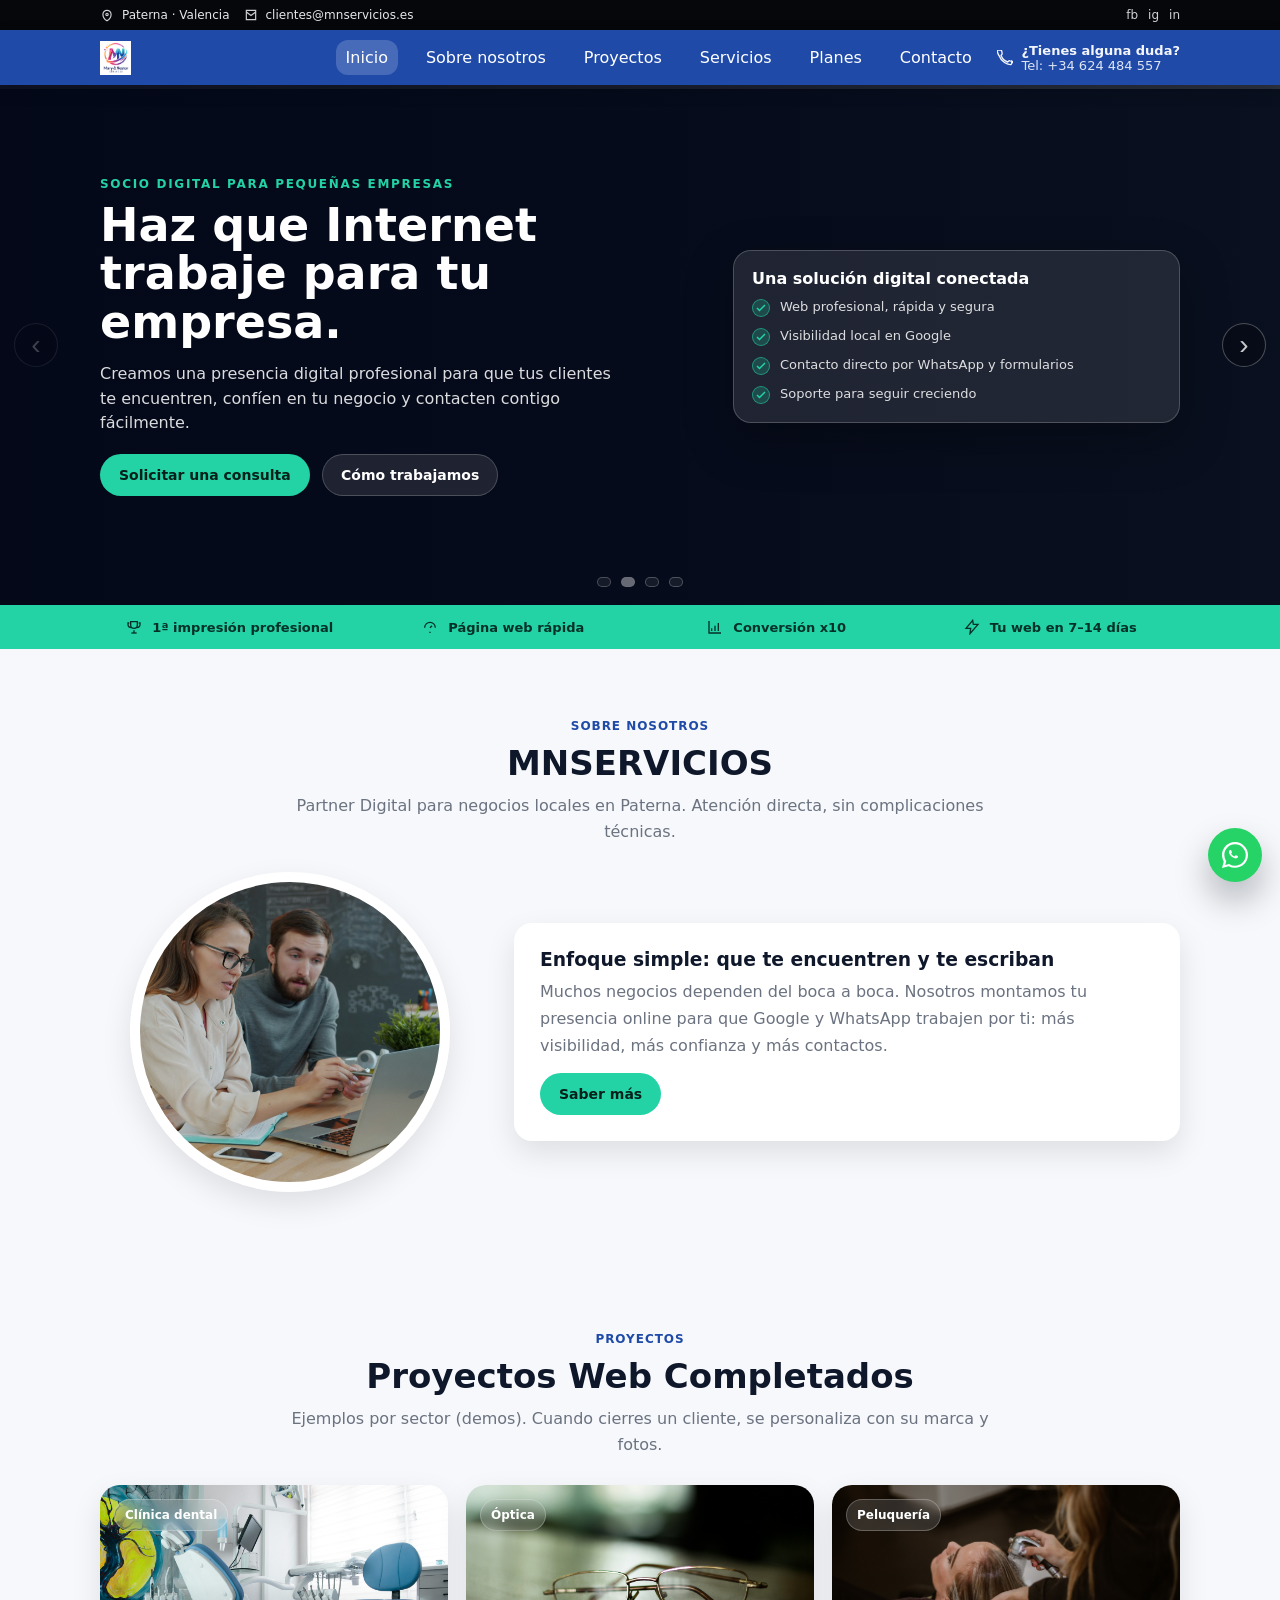
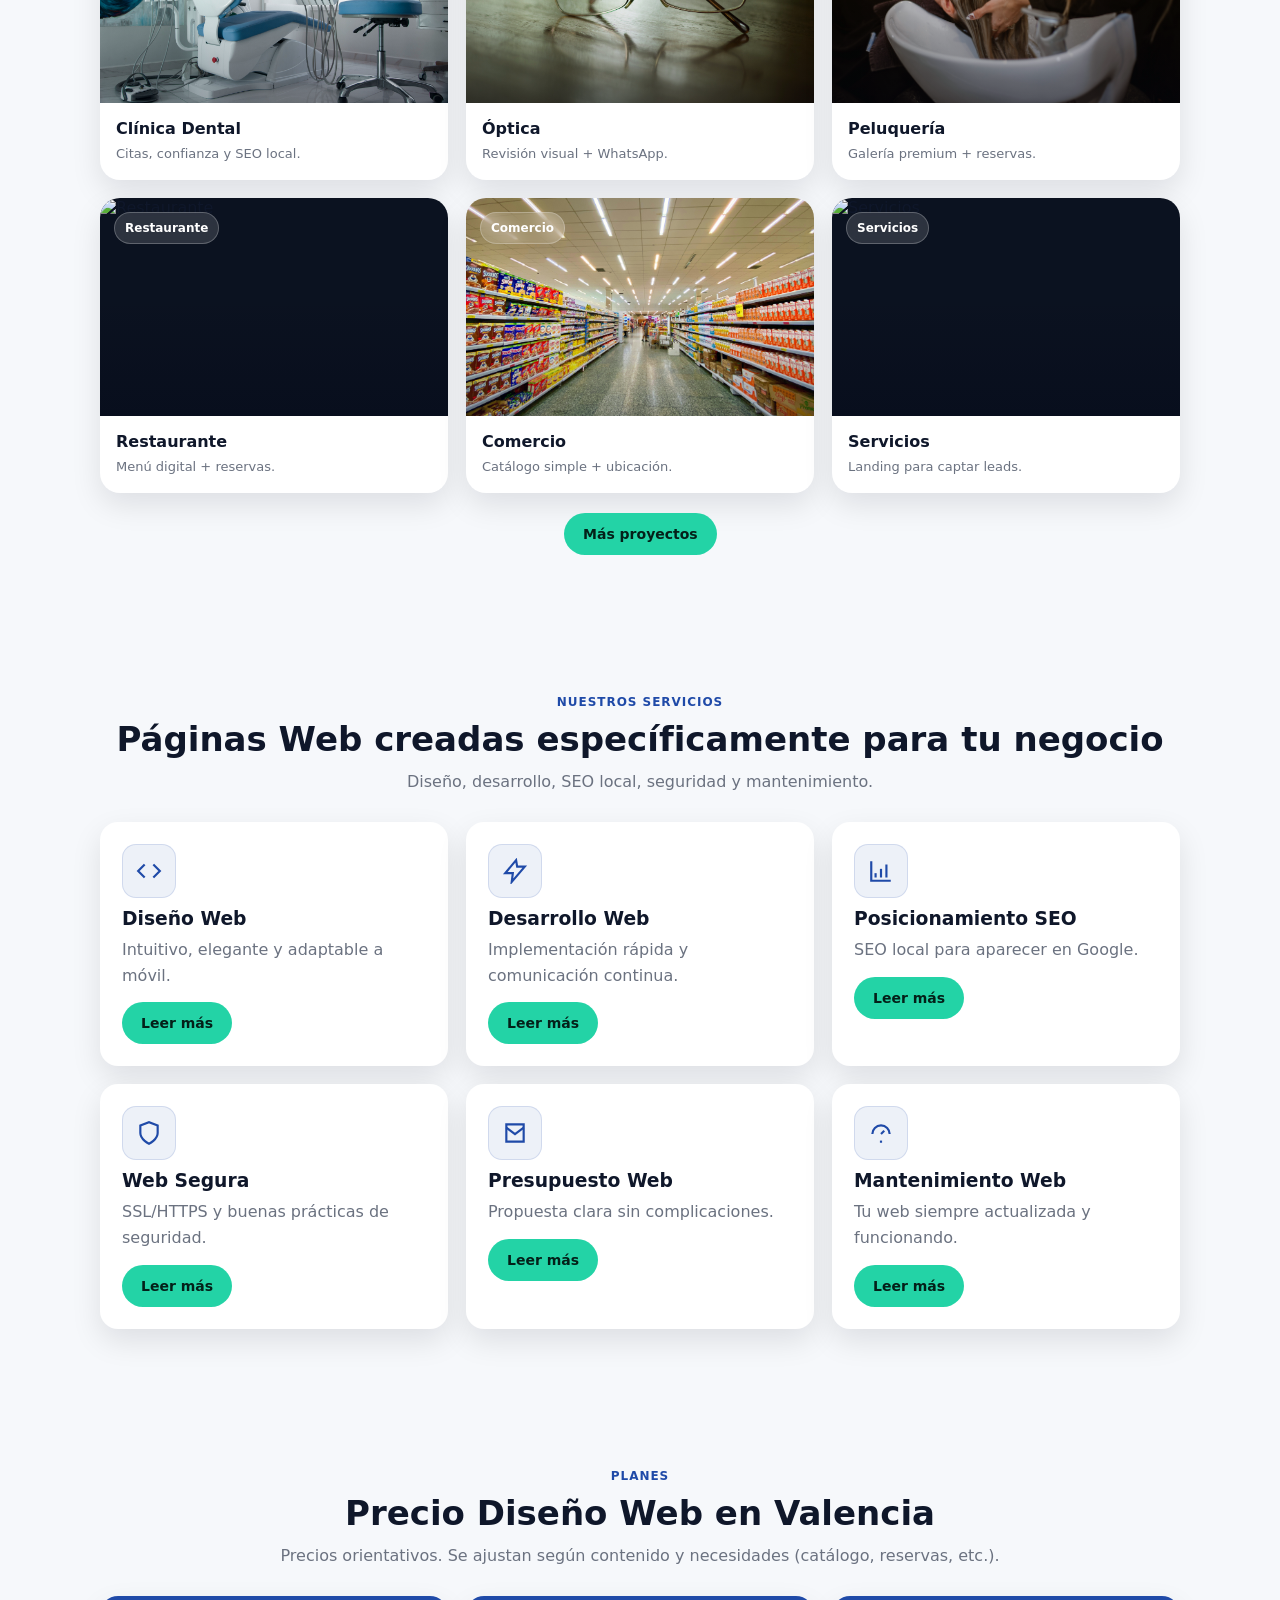
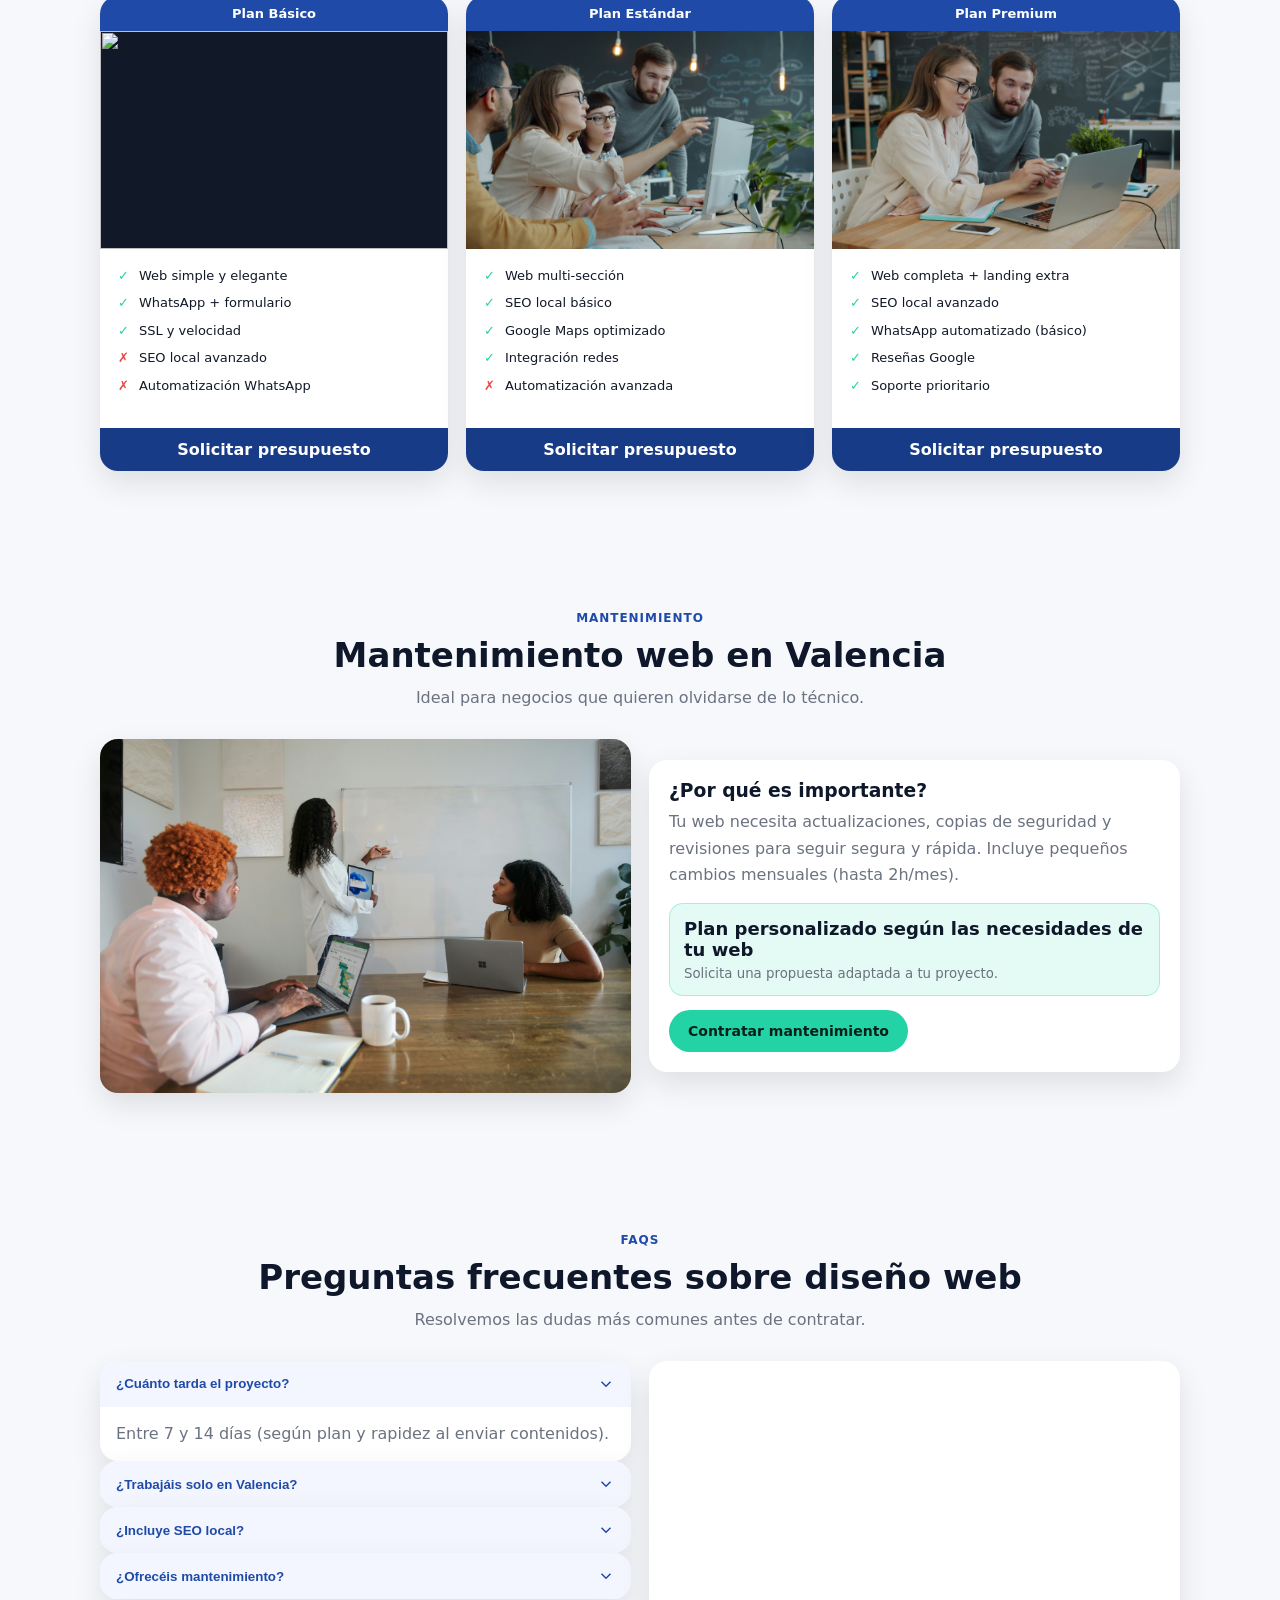
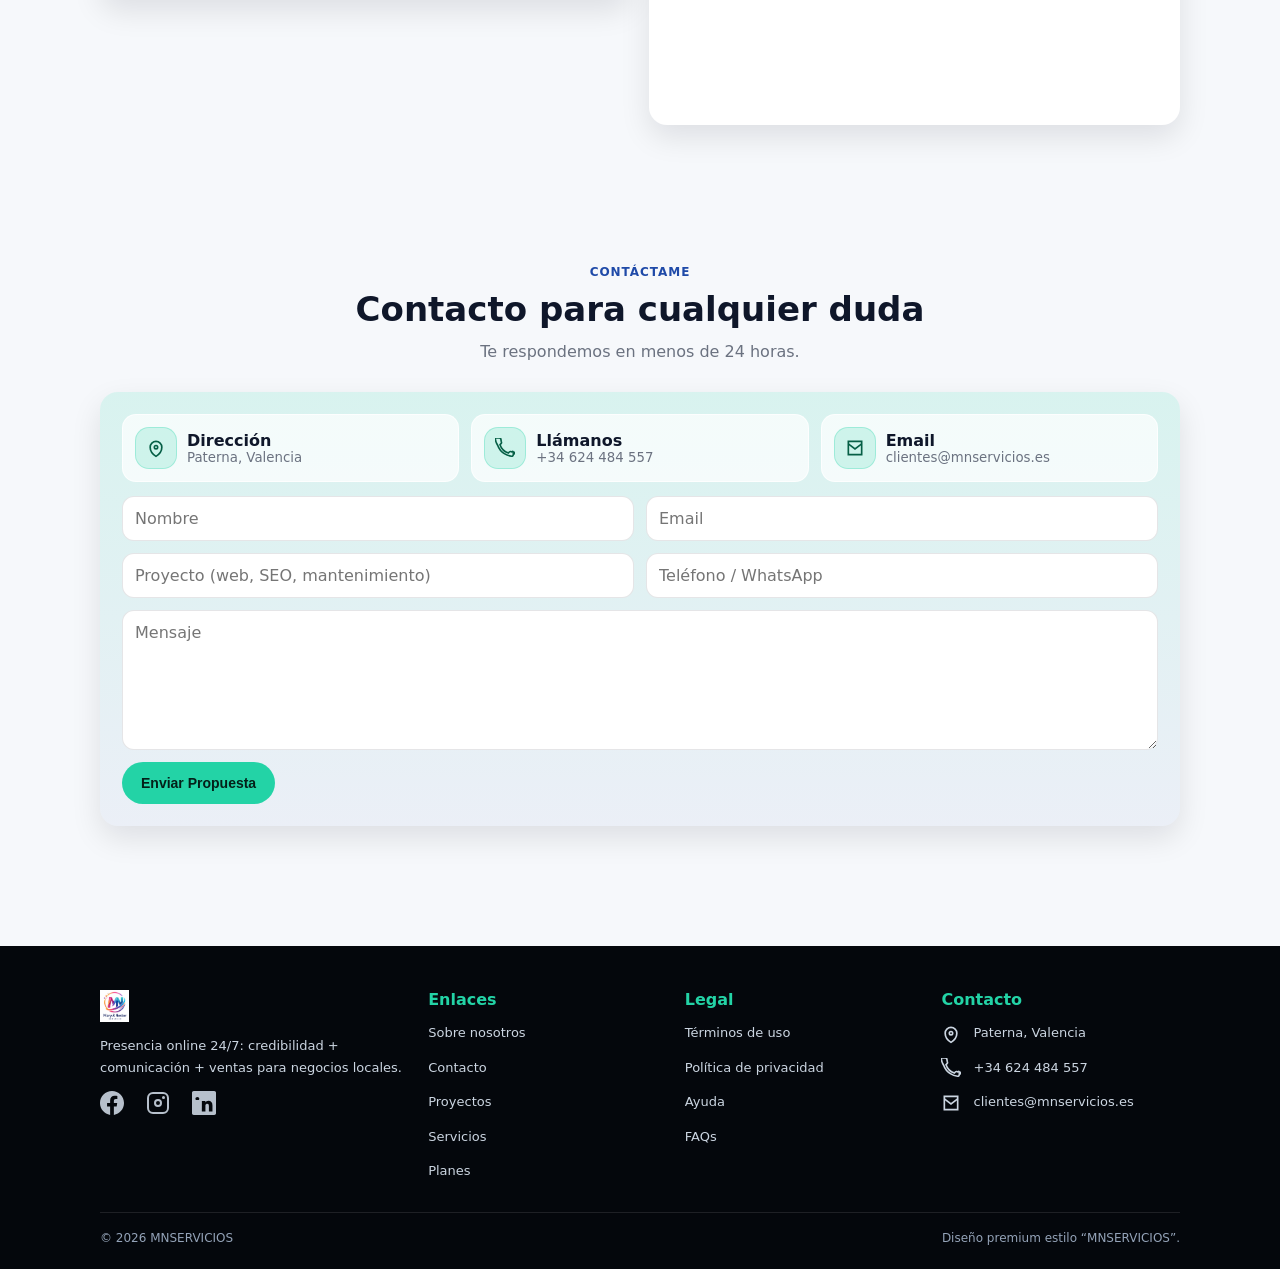
==== index.html @ c351fae4 "Mejora posicionamiento y mensaje principal" ====
<!DOCTYPE html>

<html lang="es">

<head>
  <meta charset="utf-8" />
  <meta content="width=device-width, initial-scale=1" name="viewport" />
  <title>MNSERVICIOS | Diseño Web en Paterna y Valencia</title>
  <meta name="description"
    content="MNSERVICIOS es una agencia de diseño web en Paterna especializada en clínicas dentales, ópticas, restaurantes y pequeños negocios en Valencia.">
  <meta name="keywords"
    content="diseño web en Paterna, desarrollo web Valencia, agencia digital Paterna, páginas web para clínicas dentales">
  <meta name="author" content="MNSERVICIOS">
  <meta name="robots" content="index, follow">
  <link href="assets/mary-services.png" rel="icon" />
  <link href="styles.css?v=20260224" rel="stylesheet" />
  <link href="https://mnservicios.es/" rel="canonical" />
  <meta content="index,follow,max-image-preview:large" name="robots" />
  <meta content="website" property="og:type" />
  <meta content="es_ES" property="og:locale" />
  <meta content="MNSERVICIOS | Partner Digital en Paterna (Valencia)" property="og:title" />
  <meta
    content="Web + SEO local + Google Maps + WhatsApp para que tu negocio en Paterna y Valencia consiga más clientes."
    property="og:description" />
  <meta content="https://mnservicios.es/assets/hero-1.jpg" property="og:image" />
  <meta content="https://mnservicios.es/" property="og:url" />
  <meta content="summary_large_image" name="twitter:card" />
  <meta content="Partner Digital en Paterna (Valencia)" name="twitter:title" />
  <meta content="Diseño web, SEO local y automatización WhatsApp para negocios locales." name="twitter:description" />
  <meta content="https://mnservicios.es/assets/hero-1.jpg" name="twitter:image" />

  <script type="application/ld+json">
    {
  "@context": "https://schema.org",
  "@type": "LocalBusiness",
  "name": "MNSERVICIOS",
  "url": "https://mnservicios.es",
  "areaServed": "Paterna, Valencia",
  "address": {
    "@type": "PostalAddress",
    "addressLocality": "Paterna",
    "addressRegion": "Valencia",
    "addressCountry": "ES"
  },
  "serviceType": "Diseño web"
  }
  </script>

</head>

<body>
  <div class="topbar">
    <div class="container">
      <div class="row">
        <div class="left">
          <span class="pill"><svg fill="none" stroke="currentColor" stroke-width="2" viewbox="0 0 24 24">
              <path d="M12 22s7-4.5 7-11a7 7 0 1 0-14 0c0 6.5 7 11 7 11z"></path>
              <circle cx="12" cy="11" r="2"></circle>
            </svg> <span>Paterna · Valencia</span></span>
          <span class="pill"><svg fill="none" stroke="currentColor" stroke-width="2" viewbox="0 0 24 24">
              <path d="M4 4h16v16H4z"></path>
              <path d="m4 7 8 6 8-6"></path>
            </svg> <a href="mailto:clientes@mnservicios.es">clientes@mnservicios.es</a></span>
        </div>
        <div class="social">
          <a aria-label="Facebook" href="#">fb</a>
          <a aria-label="Instagram" href="#">ig</a>
          <a aria-label="LinkedIn" href="#">in</a>
        </div>
      </div>
    </div>
  </div>
  <header class="nav">
    <div class="container">
      <div class="row">
        <a class="brand" href="#inicio">
          <img alt="MNSERVICIOS" src="assets/mary-services.png" />
        </a>
        <nav aria-label="Navegación principal" class="menu">
          <a href="#inicio">Inicio</a>
          <a href="#sobre-mi">Sobre nosotros</a>
          <a href="#proyectos">Proyectos</a>
          <a href="#servicios">Servicios</a>
          <a href="#planes">Planes</a>
          <a href="#contacto">Contacto</a>
        </nav>
        <div class="cta-mini">
          <div class="tel"><svg fill="none" stroke="currentColor" stroke-width="2" viewbox="0 0 24 24">
              <path
                d="M22 16.9v3a2 2 0 0 1-2.2 2 19.8 19.8 0 0 1-8.6-3.1A19.5 19.5 0 0 1 3.2 8.7 19.8 19.8 0 0 1 .1.1 2 2 0 0 1 2.1 0h3a2 2 0 0 1 2 1.7c.1 1 .3 2 .6 3a2 2 0 0 1-.5 2.1L6 8a16 16 0 0 0 10 10l1.2-1.2a2 2 0 0 1 2.1-.5c1 .3 2 .5 3 .6a2 2 0 0 1 1.7 2z">
              </path>
            </svg> <span><b>¿Tienes alguna duda?</b><br /><span style="opacity:.9">Tel: +34 624 484 557</span></span>
          </div>
        </div>
        <button aria-label="Abrir menú" class="burger" data-burger="">
          <svg fill="none" stroke="currentColor" stroke-width="2" viewbox="0 0 24 24">
            <path d="M3 6h18"></path>
            <path d="M3 12h18"></path>
            <path d="M3 18h18"></path>
          </svg>
        </button>
      </div>
      <div class="mobile" data-mobile="">
        <a href="#inicio">Inicio</a>
        <a href="#sobre-mi">Sobre nosotros</a>
        <a href="#proyectos">Proyectos</a>
        <a href="#servicios">Servicios</a>
        <a href="#planes">Planes</a>
        <a href="#mantenimiento">Mantenimiento</a>
        <a href="#faq">Preguntas frecuentes</a>
        <a href="#contacto">Contacto</a>
      </div>
    </div>
  </header>
  <section class="hero" id="inicio">
    <div aria-label="Imágenes de equipo trabajando" class="hero-slider">
      <div class="slides">
        <div class="slide is-active" style="background-image:url('assets/hero-1.jpg')"></div>
        <div class="slide" style="background-image:url('assets/hero-2.jpg')"></div>
        <div class="slide" style="background-image:url('assets/hero-3.jpg')"></div>
        <div class="slide" style="background-image:url('assets/hero-4.jpg')"></div>
      </div>
      <button aria-label="Anterior" class="hero-nav prev" data-hero-prev="" type="button">‹</button>
      <button aria-label="Siguiente" class="hero-nav next" data-hero-next="" type="button">›</button>
      <div aria-hidden="true" class="hero-progress">
        <div class="bar" data-hero-progress=""></div>
      </div>
      <div aria-label="Paginación" class="hero-dots" role="tablist">
        <button aria-label="Imagen 1" class="dot is-active" data-hero-dot="0" type="button"></button>
        <button aria-label="Imagen 2" class="dot" data-hero-dot="1" type="button"></button>
        <button aria-label="Imagen 3" class="dot" data-hero-dot="2" type="button"></button>
        <button aria-label="Imagen 4" class="dot" data-hero-dot="3" type="button"></button>
      </div>
    </div>
    <div class="overlay"></div>
    <div class="container">
      <div class="content">
        <div>
          <div class="kicker" data-hero-kicker="">Socio digital para pequeñas empresas</div>
          <h1 data-hero-title="">Haz que Internet trabaje para tu empresa.</h1>
          <p data-hero-sub="">
            Creamos una presencia digital profesional para que tus clientes te encuentren,
            confíen en tu negocio y contacten contigo fácilmente.
          </p>
          <div class="btns">
            <a class="btn primary" data-hero-btn-primary="" href="#contacto">Solicitar una consulta</a>
            <a class="btn ghost" data-hero-btn-secondary="" href="#proceso">Cómo trabajamos</a>
          </div>
        </div>
        <div class="hero-card">
          <h3>Una solución digital conectada</h3>
          <ul>
            <li><span class="check"><svg fill="none" stroke="currentColor" stroke-width="3" viewbox="0 0 24 24">
                  <path d="M20 6 9 17l-5-5"></path>
                </svg></span> Web profesional, rápida y segura</li>
            <li><span class="check"><svg fill="none" stroke="currentColor" stroke-width="3" viewbox="0 0 24 24">
                  <path d="M20 6 9 17l-5-5"></path>
                </svg></span> Visibilidad local en Google</li>
            <li><span class="check"><svg fill="none" stroke="currentColor" stroke-width="3" viewbox="0 0 24 24">
                  <path d="M20 6 9 17l-5-5"></path>
                </svg></span> Contacto directo por WhatsApp y formularios</li>
            <li><span class="check"><svg fill="none" stroke="currentColor" stroke-width="3" viewbox="0 0 24 24">
                  <path d="M20 6 9 17l-5-5"></path>
                </svg></span> Soporte para seguir creciendo</li>
          </ul>
        </div>
      </div>
    </div>
  </section>
  <div class="feature-strip">
    <div class="container">
      <div class="row">
        <div class="item"><svg fill="none" stroke="currentColor" stroke-width="2" viewbox="0 0 24 24">
            <path d="M8 21h8"></path>
            <path d="M12 17v4"></path>
            <path d="M7 4h10v5a5 5 0 0 1-10 0V4z"></path>
            <path d="M5 6H3v2a5 5 0 0 0 5 5"></path>
            <path d="M19 6h2v2a5 5 0 0 1-5 5"></path>
          </svg> 1ª impresión profesional</div>
        <div class="item"><svg fill="none" stroke="currentColor" stroke-width="2" viewbox="0 0 24 24">
            <path d="M20 13a8 8 0 1 0-16 0"></path>
            <path d="M12 13l3-3"></path>
            <path d="M12 21v-2"></path>
          </svg> Página web rápida</div>
        <div class="item"><svg fill="none" stroke="currentColor" stroke-width="2" viewbox="0 0 24 24">
            <path d="M3 3v18h18"></path>
            <path d="M7 14v4"></path>
            <path d="M12 10v8"></path>
            <path d="M17 6v12"></path>
          </svg> Conversión x10</div>
        <div class="item"><svg fill="none" stroke="currentColor" stroke-width="2" viewbox="0 0 24 24">
            <path d="M13 2 3 14h7l-1 8 12-14h-7l-1-6z"></path>
          </svg> Tu web en 7–14 días</div>
      </div>
    </div>
  </div>
  <section class="section" id="sobre-mi">
    <div class="container">
      <div class="title">
        <div class="eyebrow">Sobre nosotros</div>
        <h2>MNSERVICIOS</h2>
        <p>Partner Digital para negocios locales en Paterna. Atención directa, sin complicaciones técnicas.</p>
      </div>
      <div class="about">
        <div class="avatar"></div>
        <div class="card">
          <h3>Enfoque simple: que te encuentren y te escriban</h3>
          <p>
            Muchos negocios dependen del boca a boca. Nosotros montamos tu presencia online
            para que Google y WhatsApp trabajen por ti: más visibilidad, más confianza y más contactos.
          </p>
          <a class="btn primary" href="#contacto">Saber más</a>
        </div>
      </div>
    </div>
  </section>
  <section class="section" id="proyectos">
    <div class="container">
      <div class="title">
        <div class="eyebrow">Proyectos</div>
        <h2>Proyectos Web Completados</h2>
        <p>Ejemplos por sector (demos). Cuando cierres un cliente, se personaliza con su marca y fotos.</p>
      </div>
      <div class="projects">
        <a class="project" data-project="Clínica Dental" href="projects/dental/clinica-dental.html">
          <div class="frame">
            <img alt="Clínica Dental" src="assets/project-dental.jpg" />
            <div class="tag">Clínica dental</div>
          </div>
          <div class="body">
            <h4>Clínica Dental</h4>
            <p>Citas, confianza y SEO local.</p>
          </div>
        </a>
        <a class="project" data-project="Óptica" href="#contacto">
          <div class="frame">
            <img alt="Óptica" src="assets/project-optica.jpg" />
            <div class="tag">Óptica</div>
          </div>
          <div class="body">
            <h4>Óptica</h4>
            <p>Revisión visual + WhatsApp.</p>
          </div>
        </a>
        <a class="project" data-project="Peluquería" href="#contacto">
          <div class="frame">
            <img alt="Peluquería" src="assets/project-peluqueria.jpg" />
            <div class="tag">Peluquería</div>
          </div>
          <div class="body">
            <h4>Peluquería</h4>
            <p>Galería premium + reservas.</p>
          </div>
        </a>
        <a class="project" data-project="Restaurante" href="#contacto">
          <div class="frame">
            <img alt="Restaurante" src="assets/project-restaurante.jpg" />
            <div class="tag">Restaurante</div>
          </div>
          <div class="body">
            <h4>Restaurante</h4>
            <p>Menú digital + reservas.</p>
          </div>
        </a>
        <a class="project" data-project="Comercio" href="#contacto">
          <div class="frame">
            <img alt="Comercio" src="assets/project-comercio.jpg" />
            <div class="tag">Comercio</div>
          </div>
          <div class="body">
            <h4>Comercio</h4>
            <p>Catálogo simple + ubicación.</p>
          </div>
        </a>
        <a class="project" data-project="Servicios" href="#contacto">
          <div class="frame">
            <img alt="Servicios" src="assets/project-servicios.jpg" />
            <div class="tag">Servicios</div>
          </div>
          <div class="body">
            <h4>Servicios</h4>
            <p>Landing para captar leads.</p>
          </div>
        </a>
      </div>
      <div class="projects-cta">
        <a class="btn primary" href="https://wa.me/34624484557" rel="noopener" target="_blank">Más proyectos</a>
      </div>
    </div>
  </section>
  <section class="section" id="servicios">
    <div class="container">
      <div class="title">
        <div class="eyebrow">Nuestros servicios</div>
        <h2>Páginas Web creadas específicamente para tu negocio</h2>
        <p>Diseño, desarrollo, SEO local, seguridad y mantenimiento.</p>
      </div>
      <div class="grid-3">
        <div class="card pad">
          <div class="icon"><svg fill="none" stroke="currentColor" stroke-width="2" viewbox="0 0 24 24">
              <path d="M16 18l6-6-6-6"></path>
              <path d="M8 6l-6 6 6 6"></path>
            </svg></div>
          <h3>Diseño Web</h3>
          <p>Intuitivo, elegante y adaptable a móvil.</p>
          <a class="btn primary" href="#planes">Leer más</a>
        </div>
        <div class="card pad">
          <div class="icon"><svg fill="none" stroke="currentColor" stroke-width="2" viewbox="0 0 24 24">
              <path d="M13 2 3 14h7l-1 8 12-14h-7l-1-6z"></path>
            </svg></div>
          <h3>Desarrollo Web</h3>
          <p>Implementación rápida y comunicación continua.</p>
          <a class="btn primary" href="#contacto">Leer más</a>
        </div>
        <div class="card pad">
          <div class="icon"><svg fill="none" stroke="currentColor" stroke-width="2" viewbox="0 0 24 24">
              <path d="M3 3v18h18"></path>
              <path d="M7 14v4"></path>
              <path d="M12 10v8"></path>
              <path d="M17 6v12"></path>
            </svg></div>
          <h3>Posicionamiento SEO</h3>
          <p>SEO local para aparecer en Google.</p>
          <a class="btn primary" href="#contacto">Leer más</a>
        </div>
        <div class="card pad">
          <div class="icon"><svg fill="none" stroke="currentColor" stroke-width="2" viewbox="0 0 24 24">
              <path d="M12 22s8-4 8-10V5l-8-3-8 3v7c0 6 8 10 8 10z"></path>
            </svg></div>
          <h3>Web Segura</h3>
          <p>SSL/HTTPS y buenas prácticas de seguridad.</p>
          <a class="btn primary" href="#mantenimiento">Leer más</a>
        </div>
        <div class="card pad">
          <div class="icon"><svg fill="none" stroke="currentColor" stroke-width="2" viewbox="0 0 24 24">
              <path d="M4 4h16v16H4z"></path>
              <path d="m4 7 8 6 8-6"></path>
            </svg></div>
          <h3>Presupuesto Web</h3>
          <p>Propuesta clara sin complicaciones.</p>
          <a class="btn primary" href="#contacto">Leer más</a>
        </div>
        <div class="card pad">
          <div class="icon"><svg fill="none" stroke="currentColor" stroke-width="2" viewbox="0 0 24 24">
              <path d="M20 13a8 8 0 1 0-16 0"></path>
              <path d="M12 13l3-3"></path>
              <path d="M12 21v-2"></path>
            </svg></div>
          <h3>Mantenimiento Web</h3>
          <p>Tu web siempre actualizada y funcionando.</p>
          <a class="btn primary" href="#mantenimiento">Leer más</a>
        </div>
      </div>
    </div>
  </section>
  <section class="section" id="planes">
    <div class="container">
      <div class="title">
        <div class="eyebrow">Planes</div>
        <h2>Precio Diseño Web en Valencia</h2>
        <p>Precios orientativos. Se ajustan según contenido y necesidades (catálogo, reservas, etc.).</p>
      </div>
      <div class="pricing">
        <div class="card price">
          <div class="head">Plan Básico</div>
          <div class="img"><img alt="" src="assets/plan-basic.jpg" /></div>
          <div class="body">
            <ul class="list">
              <li><span class="ok">✓</span> Web simple y elegante</li>
              <li><span class="ok">✓</span> WhatsApp + formulario</li>
              <li><span class="ok">✓</span> SSL y velocidad</li>
              <li><span class="no">✗</span> SEO local avanzado</li>
              <li><span class="no">✗</span> Automatización WhatsApp</li>
            </ul>
          </div>
          <div class="amount">Solicitar presupuesto</div>
        </div>
        <div class="card price">
          <div class="head">Plan Estándar</div>
          <div class="img"><img alt="" src="assets/plan-standard.jpg" /></div>
          <div class="body">
            <ul class="list">
              <li><span class="ok">✓</span> Web multi-sección</li>
              <li><span class="ok">✓</span> SEO local básico</li>
              <li><span class="ok">✓</span> Google Maps optimizado</li>
              <li><span class="ok">✓</span> Integración redes</li>
              <li><span class="no">✗</span> Automatización avanzada</li>
            </ul>
          </div>
          <div class="amount">Solicitar presupuesto</div>
        </div>
        <div class="card price">
          <div class="head">Plan Premium</div>
          <div class="img"><img alt="" src="assets/plan-premium.jpg" /></div>
          <div class="body">
            <ul class="list">
              <li><span class="ok">✓</span> Web completa + landing extra</li>
              <li><span class="ok">✓</span> SEO local avanzado</li>
              <li><span class="ok">✓</span> WhatsApp automatizado (básico)</li>
              <li><span class="ok">✓</span> Reseñas Google</li>
              <li><span class="ok">✓</span> Soporte prioritario</li>
            </ul>
          </div>
          <div class="amount">Solicitar presupuesto</div>
        </div>
      </div>
    </div>
  </section>
  <section class="section" id="mantenimiento">
    <div class="container">
      <div class="title">
        <div class="eyebrow">Mantenimiento</div>
        <h2>Mantenimiento web en Valencia</h2>
        <p>Ideal para negocios que quieren olvidarse de lo técnico.</p>
      </div>
      <div class="maintenance">
        <div class="img">
          <img alt="" src="assets/maintenance.jpg" />
        </div>
        <div class="callout">
          <h3>¿Por qué es importante?</h3>
          <p>
            Tu web necesita actualizaciones, copias de seguridad y revisiones para seguir segura y rápida.
            Incluye pequeños cambios mensuales (hasta 2h/mes).
          </p>
          <div class="price-pill">
            <b>Plan personalizado según las necesidades de tu web</b>
            <small>Solicita una propuesta adaptada a tu proyecto.</small>
          </div>
          <div class="actions">
            <a class="btn primary" href="https://wa.me/34624484557" rel="noopener" target="_blank">Contratar
              mantenimiento</a>
            <a class="btn ghost" href="#contacto">Hablar ahora</a>
          </div>
        </div>
      </div>
    </div>
  </section>
  <section class="section" id="faq">
    <div class="container">
      <div class="title">
        <div class="eyebrow">FAQs</div>
        <h2>Preguntas frecuentes sobre diseño web</h2>
        <p>Resolvemos las dudas más comunes antes de contratar.</p>
      </div>
      <div class="faq-grid">
        <div>
          <div class="faq open">
            <button type="button"><span>¿Cuánto tarda el proyecto?</span>
              <svg fill="none" stroke="currentColor" stroke-width="2" viewbox="0 0 24 24">
                <path d="m6 9 6 6 6-6"></path>
              </svg>
            </button>
            <div class="a">Entre 7 y 14 días (según plan y rapidez al enviar contenidos).</div>
          </div>
          <div class="faq">
            <button type="button"><span>¿Trabajáis solo en Valencia?</span>
              <svg fill="none" stroke="currentColor" stroke-width="2" viewbox="0 0 24 24">
                <path d="m6 9 6 6 6-6"></path>
              </svg>
            </button>
            <div class="a">Podemos trabajar online, pero priorizamos Paterna y alrededores para SEO local.</div>
          </div>
          <div class="faq">
            <button type="button"><span>¿Incluye SEO local?</span>
              <svg fill="none" stroke="currentColor" stroke-width="2" viewbox="0 0 24 24">
                <path d="m6 9 6 6 6-6"></path>
              </svg>
            </button>
            <div class="a">Sí en Estándar y Premium. En Básico se deja preparada la estructura para crecer.</div>
          </div>
          <div class="faq">
            <button type="button"><span>¿Ofrecéis mantenimiento?</span>
              <svg fill="none" stroke="currentColor" stroke-width="2" viewbox="0 0 24 24">
                <path d="m6 9 6 6 6-6"></path>
              </svg>
            </button>
            <div class="a">Sí. Ofrecemos planes personalizados con copias de seguridad, actualizaciones, seguridad y pequeños cambios.</div>
          </div>
        </div>
        <div class="mapbox">
          <iframe loading="lazy" referrerpolicy="no-referrer-when-downgrade"
            src="https://www.google.com/maps?q=Paterna%20Valencia&amp;output=embed" title="Zona de trabajo"></iframe>
        </div>
      </div>
    </div>
  </section>
  <section class="section" id="contacto">
    <div class="container">
      <div class="title">
        <div class="eyebrow">Contáctame</div>
        <h2>Contacto para cualquier duda</h2>
        <p>Te respondemos en menos de 24 horas.</p>
      </div>
      <div class="contact">
        <div class="cards">
          <div class="info">
            <div class="dot"><svg fill="none" stroke="currentColor" stroke-width="2" viewbox="0 0 24 24">
                <path d="M12 22s7-4.5 7-11a7 7 0 1 0-14 0c0 6.5 7 11 7 11z"></path>
                <circle cx="12" cy="11" r="2"></circle>
              </svg></div>
            <div><b>Dirección</b><small>Paterna, Valencia</small></div>
          </div>
          <div class="info">
            <div class="dot"><svg fill="none" stroke="currentColor" stroke-width="2" viewbox="0 0 24 24">
                <path
                  d="M22 16.9v3a2 2 0 0 1-2.2 2 19.8 19.8 0 0 1-8.6-3.1A19.5 19.5 0 0 1 3.2 8.7 19.8 19.8 0 0 1 .1.1 2 2 0 0 1 2.1 0h3a2 2 0 0 1 2 1.7c.1 1 .3 2 .6 3a2 2 0 0 1-.5 2.1L6 8a16 16 0 0 0 10 10l1.2-1.2a2 2 0 0 1 2.1-.5c1 .3 2 .5 3 .6a2 2 0 0 1 1.7 2z">
                </path>
              </svg></div>
            <div><b>Llámanos</b><small>+34 624 484 557</small></div>
          </div>
          <div class="info">
            <div class="dot"><svg fill="none" stroke="currentColor" stroke-width="2" viewbox="0 0 24 24">
                <path d="M4 4h16v16H4z"></path>
                <path d="m4 7 8 6 8-6"></path>
              </svg></div>
            <div><b>Email</b><small><a href="mailto:clientes@mnservicios.es">clientes@mnservicios.es</a></small></div>
          </div>
        </div>
        <form class="form"
          onsubmit="event.preventDefault(); alert('Formulario demo. Conéctalo a Formspree / Netlify Forms / backend.');">
          <input name="nombre" placeholder="Nombre" required="" type="text" />
          <input name="email" placeholder="Email" required="" type="email" />
          <input name="proyecto" placeholder="Proyecto (web, SEO, mantenimiento)" type="text" />
          <input name="telefono" placeholder="Teléfono / WhatsApp" type="text" />
          <textarea name="mensaje" placeholder="Mensaje"></textarea>
          <button class="btn primary" type="submit">Enviar Propuesta</button>
        </form>
      </div>
    </div>
  </section>
  <footer class="footer">
    <div class="container">
      <div class="cols">
        <div>
          <div class="brand-mini">
            <img alt="MNSERVICIOS" src="assets/mary-services.png" />
          </div>
          <p>Presencia online 24/7: credibilidad + comunicación + ventas para negocios locales.</p>
          <div class="social" style="margin-top:10px">
            <a href="#" style="display:inline-block;margin-right:12px" title="Facebook"><svg fill="currentColor"
                height="24" viewbox="0 0 24 24" width="24">
                <path
                  d="M24 12.073c0-6.627-5.373-12-12-12s-12 5.373-12 12c0 5.99 4.388 10.954 10.125 11.854v-8.385H7.078v-3.47h3.047V9.43c0-3.007 1.792-4.669 4.533-4.669 1.312 0 2.686.235 2.686.235v2.953H15.83c-1.491 0-1.956.925-1.956 1.874v2.25h3.328l-.532 3.47h-2.796v8.385C19.612 23.027 24 18.062 24 12.073z">
                </path>
              </svg></a>
            <a href="#" style="display:inline-block;margin-right:12px" title="Instagram"><svg fill="currentColor"
                height="24" viewbox="0 0 24 24" width="24">
                <rect fill="none" height="20" rx="5" ry="5" stroke="currentColor" stroke-width="2" width="20" x="2"
                  y="2"></rect>
                <circle cx="12" cy="12" fill="none" r="3" stroke="currentColor" stroke-width="2"></circle>
                <circle cx="17.5" cy="6.5" fill="currentColor" r="1.5"></circle>
              </svg></a>
            <a href="#" title="LinkedIn"><svg fill="currentColor" height="24" viewbox="0 0 24 24" width="24">
                <path
                  d="M20.447 20.452h-3.554v-5.569c0-1.328-.474-2.237-1.668-2.237-.909 0-1.451.613-1.688 1.206-.087.214-.109.511-.109.809v5.791h-3.554s.047-9.411 0-10.384h3.554v1.471c.458-.707 1.271-1.712 3.088-1.712 2.258 0 3.951 1.475 3.951 4.657v5.968zM5.337 9.343c-1.144 0-1.884-.761-1.884-1.71 0-.943.74-1.71 1.922-1.71 1.177 0 1.881.767 1.909 1.71 0 .949-.732 1.71-1.909 1.71zm-1.575 11.109h3.159V9.068H3.762v11.384zM22.225 0H1.771C.792 0 0 .774 0 1.729v20.542C0 23.227.792 24 1.771 24h20.451C23.2 24 24 23.227 24 22.271V1.729C24 .774 23.2 0 22.225 0z">
                </path>
              </svg></a>
          </div>
        </div>
        <div>
          <h4>Enlaces</h4>
          <p><a href="#sobre-mi">Sobre nosotros</a></p>
          <p><a href="#contacto">Contacto</a></p>
          <p><a href="#proyectos">Proyectos</a></p>
          <p><a href="#servicios">Servicios</a></p>
          <p><a href="#planes">Planes</a></p>
        </div>
        <div>
          <h4>Legal</h4>
          <p><a href="#">Términos de uso</a></p>
          <p><a href="#">Política de privacidad</a></p>
          <p><a href="#">Ayuda</a></p>
          <p><a href="#faq">FAQs</a></p>
        </div>
        <div>
          <h4>Contacto</h4>
          <p><svg fill="none" height="20" stroke="currentColor" stroke-width="2" style="vertical-align:middle"
              viewbox="0 0 24 24" width="20">
              <path d="M12 22s7-4.5 7-11a7 7 0 1 0-14 0c0 6.5 7 11 7 11z"></path>
              <circle cx="12" cy="11" r="2"></circle>
            </svg> <span style="margin-left:8px">Paterna, Valencia</span></p>
          <p><svg fill="none" height="20" stroke="currentColor" stroke-width="2" style="vertical-align:middle"
              viewbox="0 0 24 24" width="20">
              <path
                d="M22 16.9v3a2 2 0 0 1-2.2 2 19.8 19.8 0 0 1-8.6-3.1A19.5 19.5 0 0 1 3.2 8.7 19.8 19.8 0 0 1 .1.1 2 2 0 0 1 2.1 0h3a2 2 0 0 1 2 1.7c.1 1 .3 2 .6 3a2 2 0 0 1-.5 2.1L6 8a16 16 0 0 0 10 10l1.2-1.2a2 2 0 0 1 2.1-.5c1 .3 2 .5 3 .6a2 2 0 0 1 1.7 2z">
              </path>
            </svg> <span style="margin-left:8px">+34 624 484 557</span></p>
          <p><svg fill="none" height="20" stroke="currentColor" stroke-width="2" style="vertical-align:middle"
              viewbox="0 0 24 24" width="20">
              <path d="M4 4h16v16H4z"></path>
              <path d="m4 7 8 6 8-6"></path>
            </svg> <a href="mailto:clientes@mnservicios.es" style="margin-left:8px">clientes@mnservicios.es</a></p>
        </div>
      </div>
      <div class="bottom">
        <div>© 2026 MNSERVICIOS</div>
        <div>Diseño premium estilo “MNSERVICIOS”.</div>
      </div>
    </div>
  </footer>
  <a aria-label="WhatsApp" class="whatsapp" href="https://wa.me/34624484557" rel="noopener" target="_blank">
    <svg fill="currentColor" viewbox="0 0 32 32">
      <path
        d="M19.11 17.22c-.28-.14-1.64-.81-1.9-.9-.25-.09-.44-.14-.62.14-.18.28-.71.9-.87 1.08-.16.18-.32.2-.6.07-.28-.14-1.17-.43-2.22-1.38-.82-.73-1.38-1.64-1.54-1.92-.16-.28-.02-.43.12-.57.13-.13.28-.32.42-.48.14-.16.18-.28.28-.46.09-.18.05-.35-.02-.48-.07-.14-.62-1.49-.85-2.05-.22-.53-.45-.46-.62-.47h-.53c-.18 0-.48.07-.73.35-.25.28-.96.94-.96 2.29 0 1.35.99 2.65 1.13 2.83.14.18 1.95 2.98 4.72 4.18.66.28 1.17.45 1.57.57.66.21 1.26.18 1.73.11.53-.08 1.64-.67 1.87-1.31.23-.64.23-1.19.16-1.31-.07-.12-.25-.19-.53-.33z">
      </path>
      <path
        d="M27.16 4.84A14.9 14.9 0 0 0 16.02 0C7.19 0 .02 7.16.02 15.99c0 2.82.74 5.57 2.14 7.99L0 32l8.23-2.16a15.9 15.9 0 0 0 7.78 1.98h.01c8.83 0 16-7.16 16-15.99 0-4.27-1.67-8.28-4.85-11zM16.02 29.2h-.01a13.2 13.2 0 0 1-6.73-1.85l-.48-.29-4.88 1.28 1.3-4.76-.31-.49a13.16 13.16 0 0 1-2.02-7.08c0-7.27 5.9-13.18 13.16-13.18a13.1 13.1 0 0 1 9.32 3.86 13.1 13.1 0 0 1 3.86 9.32c0 7.27-5.9 13.18-13.21 13.18z">
      </path>
    </svg>
  </a>
  <script src="app.js?v=20260224"></script>
</body>

</html>
---- styles.css ----
:root{
  --blue:#1f4aa8;
  --blue2:#173b86;
  --green:#23d3a6;
  --dark:#0b0f14;
  --muted:#6b7280;
  --card:#ffffff;
  --bg:#f6f8fb;
  --radius:18px;
  --shadow:0 12px 30px rgba(2,6,23,.10);
}
*{box-sizing:border-box}
html{scroll-behavior:smooth}
body{
  margin:0;
  font-family:system-ui,-apple-system,Segoe UI,Roboto,Ubuntu,Cantarell,Noto Sans,sans-serif;
  color:#0f172a;
  background:var(--bg);
}
a{color:inherit;text-decoration:none}
.container{max-width:1120px;margin:0 auto;padding:0 20px}
.topbar{
  background:#05070a;
  color:#e5e7eb;
  font-size:12px;
}
.topbar .row{
  display:flex;align-items:center;justify-content:space-between;
  padding:8px 0; gap:12px; flex-wrap:wrap;
}
.topbar .left{display:flex;gap:14px;align-items:center;flex-wrap:wrap}
.pill{display:inline-flex;gap:8px;align-items:center}
.pill svg{width:14px;height:14px;opacity:.9}
.social{display:flex;gap:10px;align-items:center}
.social a{opacity:.9}
.social a:hover{opacity:1}

.nav{
  position:sticky;top:0;z-index:50;
  background:linear-gradient(0deg,var(--blue),var(--blue));
  color:#fff;
  box-shadow:0 6px 16px rgba(2,6,23,.16);
}
.nav .row{
  display:flex;align-items:center;justify-content:space-between;
  padding:10px 0;
  gap:14px;
}
.brand{display:flex;align-items:center;gap:10px;min-width:220px}
.brand img{height:34px;width:auto}
.menu{display:flex;gap:18px;align-items:center}

.menu a{
  padding:8px 10px;
  border-radius:12px;
  transition: background .15s ease, transform .15s ease, opacity .15s ease;
}
.menu a:hover{
  background:rgba(255,255,255,.12);
  text-decoration:none;
}
.menu a:active{transform:translateY(1px)}
.menu a.active{
  background:rgba(255,255,255,.18);
  opacity:1;
}
.menu a:focus-visible{
  outline:2px solid rgba(255,255,255,.65);
  outline-offset:3px;
}

.cta-mini{
  display:flex;align-items:center;gap:12px;
  font-size:13px;opacity:.95;white-space:nowrap
}
.cta-mini .tel{display:flex;align-items:center;gap:8px}
.cta-mini .tel svg{width:16px;height:16px}

.burger{display:none;background:transparent;border:0;color:#fff}
.burger svg{width:26px;height:26px}
.mobile{display:none;padding:10px 0 16px}
.mobile a{display:block;padding:10px 0;border-top:1px solid rgba(255,255,255,.18);font-weight:600}

.hero{
  position:relative;
  min-height:520px;
  background:#0b1220;
  overflow:hidden;
}
.hero .bg{
  position:absolute;inset:0;
  background-image:url('assets/hero-3.jpg');
  background-size:cover;background-position:center;
  filter:saturate(1.05) contrast(1.02);
  transform:scale(1.02);
}
.hero .overlay{
  position:absolute;inset:0;
  background:linear-gradient(90deg, rgba(2,6,23,.78) 0%, rgba(2,6,23,.55) 52%, rgba(2,6,23,.20) 100%);
  pointer-events:none;
}

.hero .content{
  position:relative;
  padding:92px 0 64px;
  display:grid;
  grid-template-columns: 1.15fr .85fr;
  gap:28px;
  align-items:center;

  transition: opacity .35s ease, transform .35s ease;
  will-change: opacity, transform;
}
.kicker{color:var(--green);font-weight:700;font-size:12px;letter-spacing:.14em;text-transform:uppercase}
.hero h1{
  color:#fff;
  font-size:46px;
  line-height:1.05;
  margin:10px 0 12px;
}
.hero p{color:rgba(255,255,255,.86);font-size:16px;max-width:52ch;line-height:1.55}
.hero .btns{display:flex;gap:12px;margin-top:18px;flex-wrap:wrap}
.btn{
  display:inline-flex;align-items:center;justify-content:center;gap:10px;
  padding:12px 18px;border-radius:999px;
  font-weight:700;font-size:14px;
  border:1px solid transparent;
  transition:.15s transform,.15s filter,.15s background;
}
.btn:active{transform:translateY(1px)}
.btn.primary{background:var(--green);color:#042019}
.btn.primary:hover{filter:brightness(.97)}
.btn.ghost{background:rgba(255,255,255,.10);color:#fff;border-color:rgba(255,255,255,.20)}
.btn.ghost:hover{background:rgba(255,255,255,.14)}

.hero-card{
  background:rgba(255,255,255,.10);
  border:1px solid rgba(255,255,255,.20);
  border-radius:var(--radius);
  padding:18px;
  color:#fff;
  box-shadow:0 18px 50px rgba(0,0,0,.25);
  backdrop-filter: blur(10px);
}
.hero-card h3{margin:0 0 8px;font-size:16px}
.hero-card ul{margin:10px 0 0;padding:0;list-style:none;display:grid;gap:10px}
.hero-card li{display:flex;gap:10px;align-items:flex-start;color:rgba(255,255,255,.85);font-size:13px;line-height:1.35}
.check{
  width:18px;height:18px;border-radius:50%;
  background:rgba(35,211,166,.22);
  border:1px solid rgba(35,211,166,.55);
  display:grid;place-items:center;flex:0 0 auto;margin-top:1px
}
.check svg{width:12px;height:12px;color:var(--green)}

.feature-strip{
  background:var(--green);
  color:#043127;
}
.feature-strip .row{
  display:grid;
  grid-template-columns:repeat(4,1fr);
  gap:14px;
  padding:14px 0;
  font-weight:700;
  font-size:13px;
}
.feature-strip .item{display:flex;gap:10px;align-items:center;justify-content:center;white-space:nowrap}
.feature-strip svg{width:16px;height:16px}

.section{padding:70px 0}
.section .title{
  text-align:center;
  margin-bottom:28px;
}
.section .title .eyebrow{
  color:var(--blue);
  font-weight:800;
  letter-spacing:.08em;
  text-transform:uppercase;
  font-size:12px;
}
.section .title h2{
  margin:10px 0 0;
  font-size:34px;
}
.section .title p{
  margin:10px auto 0;
  color:var(--muted);
  max-width:72ch;
  line-height:1.6;
}

.about{
  display:grid;
  grid-template-columns: 380px 1fr;
  gap:34px;
  align-items:center;
}
.avatar{
  width:320px;height:320px;border-radius:999px;
  background-image:url('assets/hero-4.jpg');
  background-size:cover;background-position:center;
  margin:0 auto;
  box-shadow: var(--shadow);
  border:10px solid #fff;
}
.about .card{
  background:#fff;
  border-radius:var(--radius);
  box-shadow: var(--shadow);
  padding:26px;
}
.about .card h3{margin:0 0 8px}
.about .card p{margin:0;color:var(--muted);line-height:1.7}
.about .card .btn{margin-top:14px}

.grid-3{display:grid;grid-template-columns:repeat(3,1fr);gap:18px}
.card{
  background:var(--card);
  border-radius:var(--radius);
  box-shadow: var(--shadow);
}
.card.pad{padding:22px}
.card h3{margin:0 0 8px}
.card p{margin:0;color:var(--muted);line-height:1.6}
.icon{
  width:54px;height:54px;border-radius:14px;
  display:grid;place-items:center;
  background:rgba(31,74,168,.08);
  border:1px solid rgba(31,74,168,.14);
  margin-bottom:10px;
}
.icon svg{width:26px;height:26px;color:var(--blue)}
.card .btn{margin-top:14px}

.projects{
  display:grid;
  grid-template-columns:repeat(3,1fr);
  gap:18px;
}
.project{
  border-radius:20px;
  overflow:hidden;
  position:relative;
  background:#fff;
  box-shadow: var(--shadow);
  display:block;
  text-decoration:none;
  color:inherit;
  cursor:pointer;
  transition: transform .18s ease, box-shadow .18s ease;
}
.project:hover{
  transform: translateY(-2px);
  box-shadow: 0 18px 45px rgba(0,0,0,.18);
}
.project:focus-visible{
  outline: 3px solid rgba(34,197,94,.55);
  outline-offset: 3px;
}
.project .frame{
  aspect-ratio: 16/10;
  background:#0b1220;
  position:relative;
  overflow:hidden;
}
.project .frame img{
  width:100%;height:100%;object-fit:cover;display:block;
}
.project .frame:before{
  content:"";
  position:absolute;inset:0;
  background:linear-gradient(0deg, rgba(2,6,23,.32) 0%, rgba(2,6,23,.0) 55%);
}
.project .tag{
  position:absolute;left:14px;top:14px;
  padding:8px 10px;border-radius:999px;
  background:rgba(255,255,255,.14);
  color:#fff;font-weight:800;font-size:12px;
  border:1px solid rgba(255,255,255,.24);
  backdrop-filter: blur(8px);
}
.project .body{padding:16px}
.project .body h4{margin:0 0 6px}
.project .body p{margin:0;color:var(--muted);font-size:13px;line-height:1.55}

.projects-cta{display:flex;justify-content:center;margin-top:20px}

.pricing{
  display:grid;
  grid-template-columns:repeat(3,1fr);
  gap:18px;
}
.price{
  overflow:hidden;
}
.price .img{aspect-ratio: 16/10; background:#111827}
.price .img img{width:100%;height:100%;object-fit:cover;display:block}
.price .head{
  display:flex;align-items:center;justify-content:center;
  background:var(--blue);
  color:#fff;
  font-weight:900;
  font-size:13px;
  padding:10px 14px;
}
.price .body{padding:18px}
.list{margin:0;padding:0;list-style:none;display:grid;gap:10px}
.list li{display:flex;gap:10px;align-items:flex-start;color:#111827;font-size:13px;line-height:1.35}
.list li .ok{color:var(--green);font-weight:900}
.list li .no{color:#ef4444;font-weight:900}
.price .amount{
  margin-top:16px;
  background:linear-gradient(0deg,var(--blue2),var(--blue2));
  color:#fff;
  padding:12px 14px;
  text-align:center;
  font-weight:900;
}
.price .amount span{color:var(--green)}

.maintenance{
  display:grid;
  grid-template-columns: 1fr 1fr;
  gap:18px;
  align-items:center;
}
.maintenance .img{
  border-radius:var(--radius);
  overflow:hidden;
  box-shadow: var(--shadow);
}
.maintenance .img img{width:100%;height:100%;display:block;object-fit:cover}
.callout{
  background:#fff;border-radius:var(--radius);box-shadow:var(--shadow);padding:20px;
}
.callout h3{margin:0 0 8px}
.callout p{margin:0;color:var(--muted);line-height:1.65}
.price-pill{
  margin-top:14px;
  background:rgba(35,211,166,.12);
  border:1px solid rgba(35,211,166,.30);
  border-radius:14px;
  padding:14px;
}
.price-pill b{font-size:18px;color:#0f172a}
.price-pill small{display:block;color:var(--muted);margin-top:6px}
.actions{display:flex;gap:10px;margin-top:14px;flex-wrap:wrap}

.faq-grid{
  display:grid;
  grid-template-columns: 1fr 1fr;
  gap:18px;
  align-items:flex-start;
}
.faq{
  background:#fff;border-radius:var(--radius);box-shadow:var(--shadow);overflow:hidden
}
.faq button{
  width:100%;
  text-align:left;
  background:#f3f6ff;
  border:0;
  padding:14px 16px;
  font-weight:900;
  display:flex;align-items:center;justify-content:space-between;
  cursor:pointer;
}
.faq button span{color:var(--blue)}
.faq .a{padding:14px 16px;color:var(--muted);line-height:1.65;display:none}
.faq.open .a{display:block}
.faq button svg{width:18px;height:18px;color:var(--blue)}

.mapbox{
  background:#fff;border-radius:var(--radius);box-shadow:var(--shadow);overflow:hidden
}
.mapbox iframe{width:100%;height:360px;border:0}
.contact{
  background:linear-gradient(180deg, rgba(35,211,166,.14), rgba(31,74,168,.05));
  border-radius:var(--radius);
  box-shadow: var(--shadow);
  padding:22px;
}
.contact .cards{
  display:grid;grid-template-columns:repeat(3,1fr);gap:12px;margin-bottom:14px
}
.info{
  background:rgba(255,255,255,.70);
  border:1px solid rgba(255,255,255,.75);
  border-radius:14px;padding:12px;
  display:flex;gap:10px;align-items:center
}
.info .dot{
  width:42px;height:42px;border-radius:14px;
  display:grid;place-items:center;
  background:rgba(35,211,166,.18);
  border:1px solid rgba(35,211,166,.28);
}
.info .dot svg{width:20px;height:20px;color:#065f46}
.info b{display:block}
.info small{display:block;color:var(--muted)}
.form{
  display:grid;grid-template-columns:1fr 1fr;gap:12px
}
.form input,.form textarea{
  width:100%;
  padding:12px 12px;
  border-radius:12px;
  border:1px solid rgba(2,6,23,.10);
  background:#fff;
  font:inherit;
}
.form textarea{grid-column:1/-1;min-height:140px;resize:vertical}
.form .btn{grid-column:1/-1;justify-self:start}

.footer{
  background:#04070c;color:#d1d5db;
  padding:44px 0 24px;
  margin-top:50px;
}
.footer .cols{
  display:grid;
  grid-template-columns: 1.3fr 1fr 1fr 1fr;
  gap:18px;
}
.footer h4{color:var(--green);margin:0 0 10px}
.footer p, .footer a{color:#cbd5e1;font-size:13px;line-height:1.65}
.footer a:hover{color:#fff;text-decoration:underline;text-underline-offset:4px}
.footer .brand-mini{display:flex;align-items:center;gap:10px;margin-bottom:10px}
.footer .brand-mini img{height:32px;width:auto}
.footer .bottom{
  margin-top:18px;
  padding-top:18px;
  border-top:1px solid rgba(255,255,255,.10);
  display:flex;justify-content:space-between;gap:10px;flex-wrap:wrap;
  font-size:12px;color:#94a3b8;
}

.whatsapp{
  position:fixed;right:18px;bottom:18px;z-index:80;
  width:54px;height:54px;border-radius:999px;
  background:#25D366;
  box-shadow:0 18px 34px rgba(2,6,23,.28);
  display:grid;place-items:center;
}
.whatsapp svg{width:26px;height:26px;color:#fff}
.whatsapp:hover{filter:brightness(.98)}

@media (max-width: 960px){
  .hero .content{grid-template-columns:1fr; padding:76px 0 56px}
  .about{grid-template-columns:1fr}
  .grid-3,.projects,.pricing{grid-template-columns:1fr}
  .maintenance{grid-template-columns:1fr}
  .faq-grid{grid-template-columns:1fr}
  .feature-strip .row{grid-template-columns:1fr 1fr; row-gap:10px}
  .menu,.cta-mini{display:none}
  .burger{display:inline-flex}
  .mobile.show{display:block}
  .contact .cards{grid-template-columns:1fr}
  .form{grid-template-columns:1fr}
  .footer .cols{grid-template-columns:1fr 1fr}
}

/* Hero slider */
.hero{ position:relative; overflow:hidden; }
.hero-slider{ position:absolute; inset:0; z-index:0; }
.hero-slider .slides{ position:absolute; inset:0; }
.hero-slider .slide{
  position:absolute; inset:0;
  background-size:cover; background-position:center;
  opacity:0; transform:scale(1.02);
  transition: opacity .7s ease, transform 1.2s ease;
}
.hero-slider .slide.is-active{ opacity:1; transform:scale(1); }

.hero .overlay{ z-index:1; }
.hero .container{ position:relative; z-index:2; }

.hero-nav{
  position:absolute; top:50%; transform:translateY(-50%);
  width:44px;height:44px;border-radius:999px;
  border:1px solid rgba(255,255,255,.35);
  background:rgba(0,0,0,.25);
  color:#fff;font-size:28px;line-height:1;
  display:grid;place-items:center;
  cursor:pointer;
  z-index:3;
}
.hero-nav:hover{ background:rgba(0,0,0,.4); }
.hero-nav.prev{ left:14px; }
.hero-nav.next{ right:14px; }

.hero-dots{
  position:absolute; left:50%; transform:translateX(-50%);
  bottom:18px; display:flex; gap:10px;
  z-index:3;
}
.hero-dots .dot{
  width:10px;height:10px;border-radius:99px;
  border:1px solid rgba(255,255,255,.6);
  background:rgba(255,255,255,.15);
  cursor:pointer;
}
.hero-dots .dot.is-active{ background:rgba(255,255,255,.9); }

@media (max-width: 640px){
  .hero-nav{ display:none; }
}


/* Hero copy fade */
.hero .content.is-fading{opacity:0; transform: translateY(8px);}
@media (prefers-reduced-motion: reduce){
  .hero .content{transition:none !important}
}


/* Hero text fade synced with slider */
.hero .content > div{
  transition: opacity .28s ease, transform .28s ease;
  will-change: opacity, transform;
}
.hero .content > div.hero-text-fade-out{
  opacity: 0;
  transform: translateY(6px);
}
.hero .content > div.hero-text-fade-in{
  opacity: 1;
  transform: translateY(0);
}


/* Hero progress bar */
.hero-progress{
  position:absolute;
  left:0; right:0;
  top:0;
  height:4px;
  background:rgba(255,255,255,.18);
  z-index:6;
}
.hero-progress .bar{
  height:100%;
  width:0%;
  background:rgba(255,255,255,.85);
  border-radius:0 999px 999px 0;
  transform-origin:left center;
}
.hero-progress .bar.is-animating{
  animation: heroProgress linear forwards;
}
@keyframes heroProgress{
  from{ width:0%; }
  to{ width:100%; }
}


/* Premium button micro-interactions */
.btn{
  transition: transform .18s ease, box-shadow .18s ease, filter .18s ease, background-color .18s ease, border-color .18s ease;
  will-change: transform;
}
.btn:hover{
  transform: translateY(-1px);
  box-shadow: 0 12px 30px rgba(0,0,0,.18);
}
.btn:active{
  transform: translateY(0px);
  box-shadow: 0 8px 18px rgba(0,0,0,.14);
}


/* Hero text fade + subtle slide-up */
.hero .content > div{
  transition: opacity .22s ease, transform .22s ease;
}
.hero-text-fade-out{
  opacity: 0;
  transform: translateY(10px);
}
.hero-text-fade-in{
  opacity: 1;
  transform: translateY(0);
}
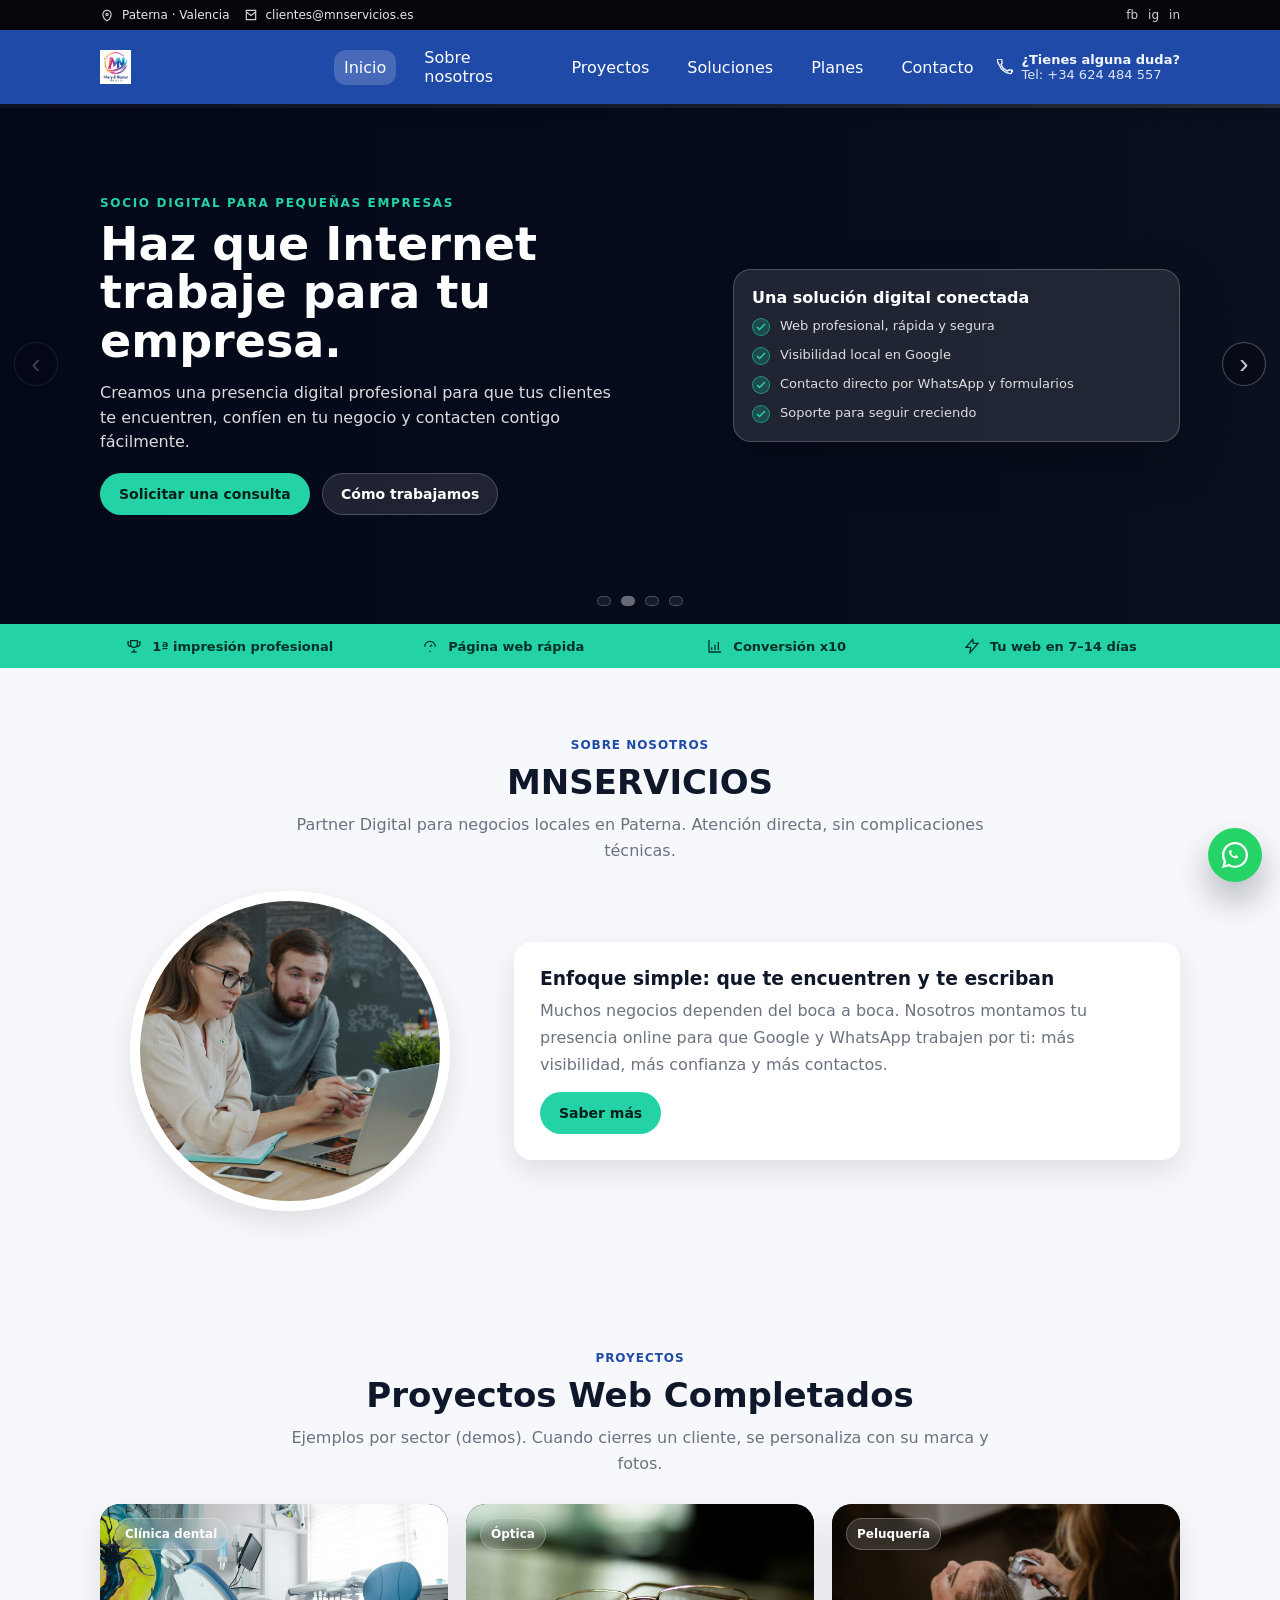
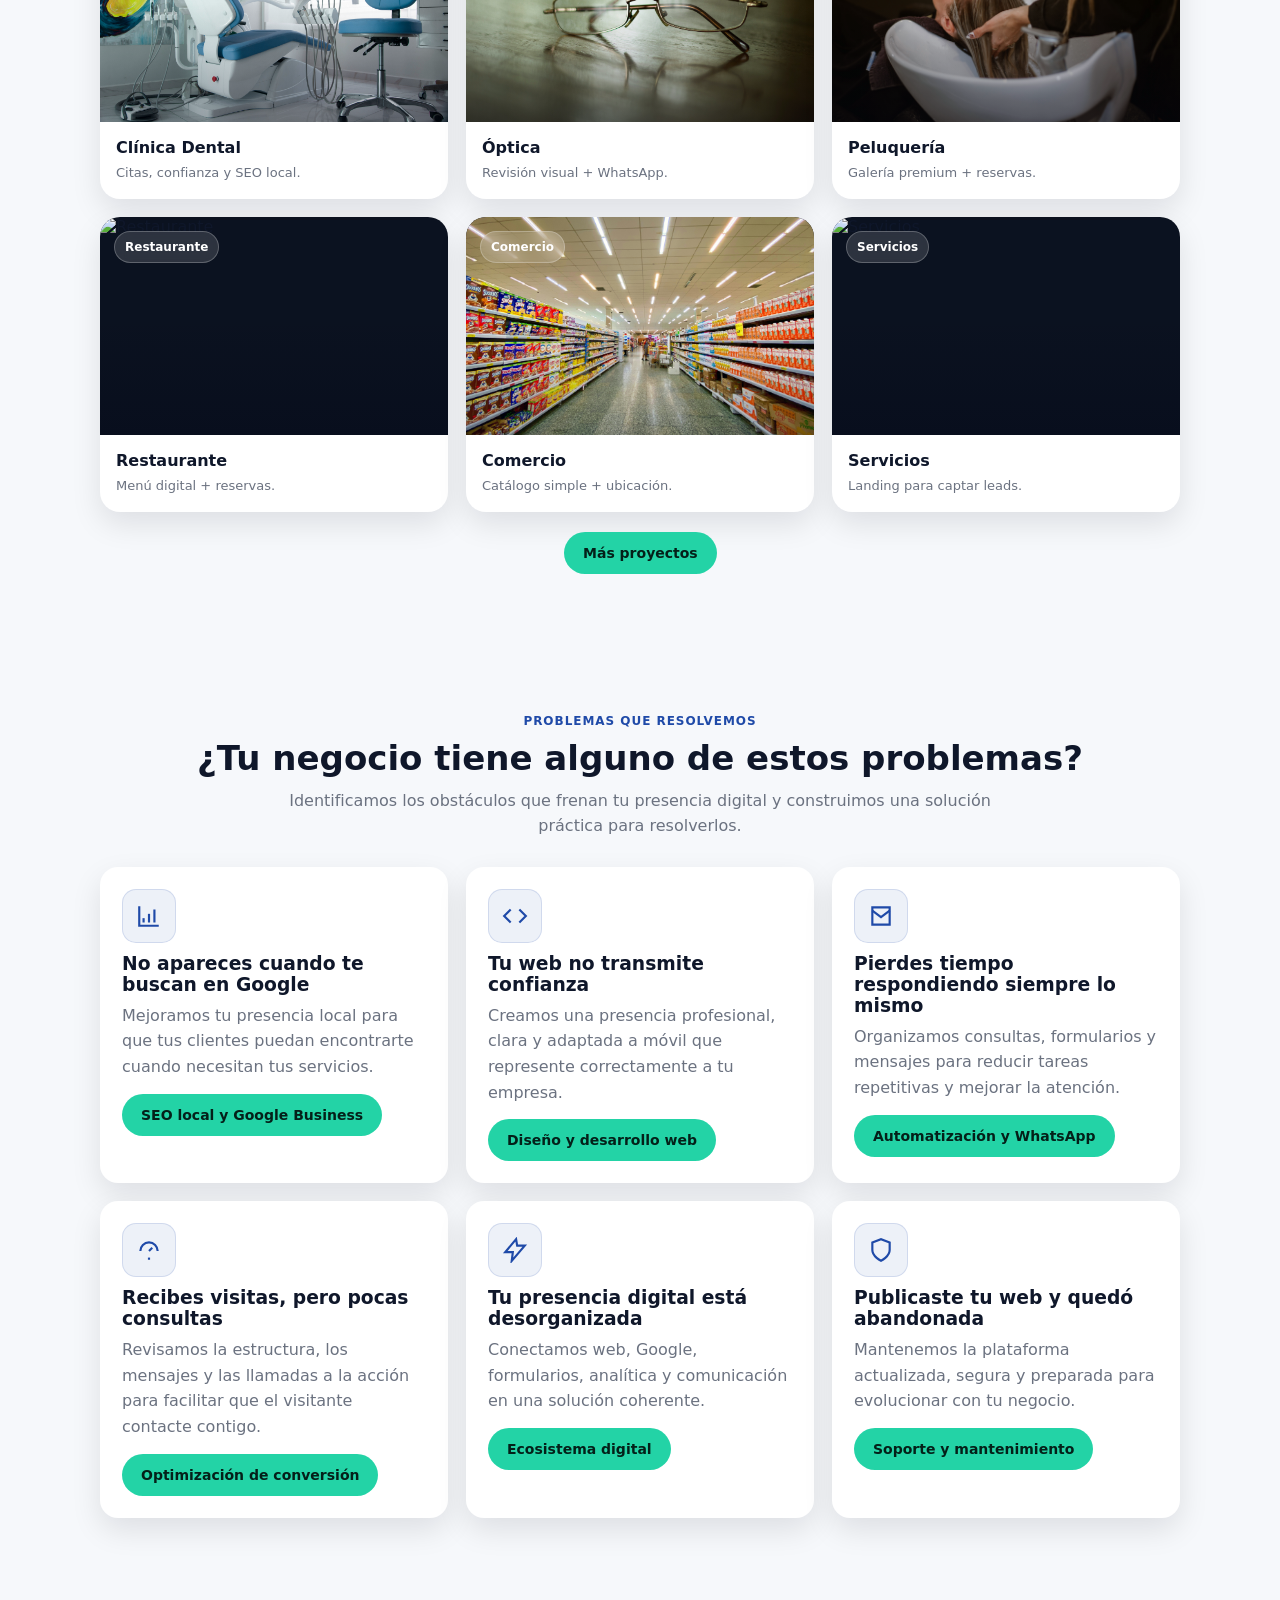
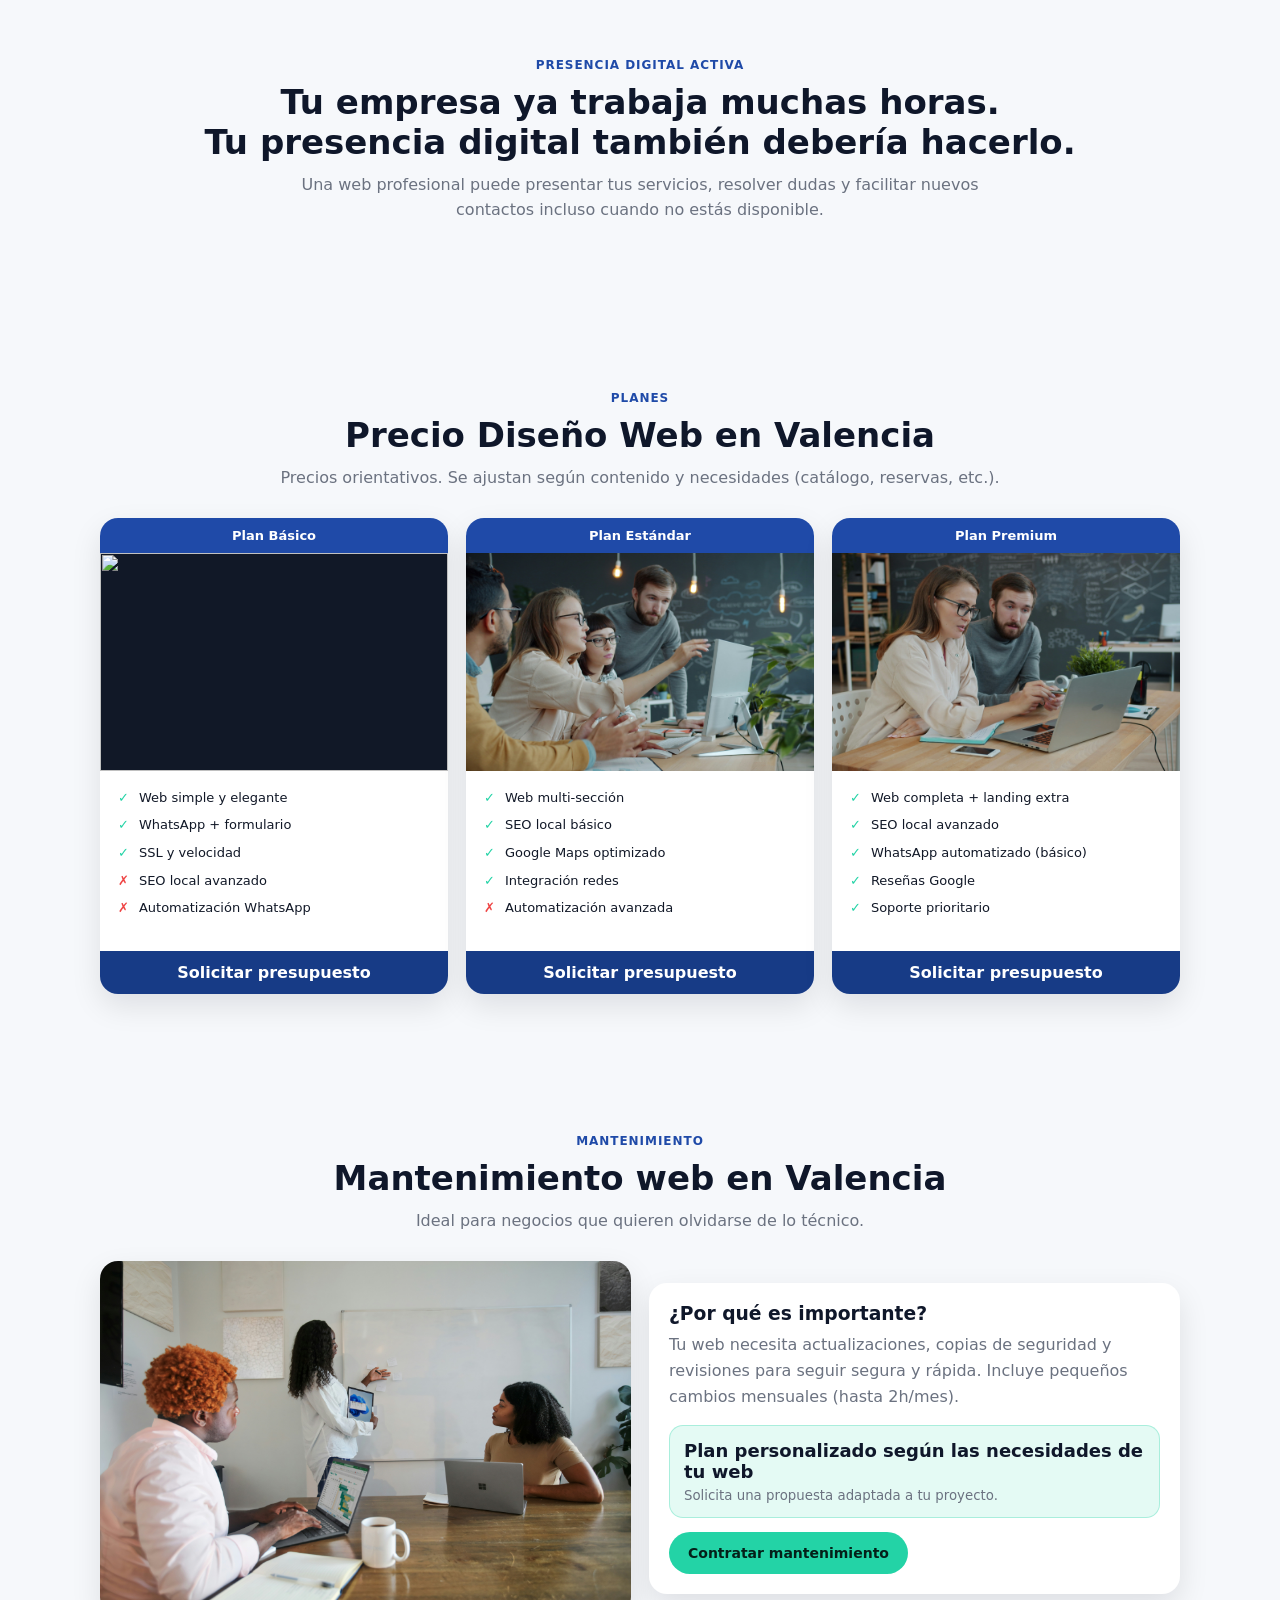
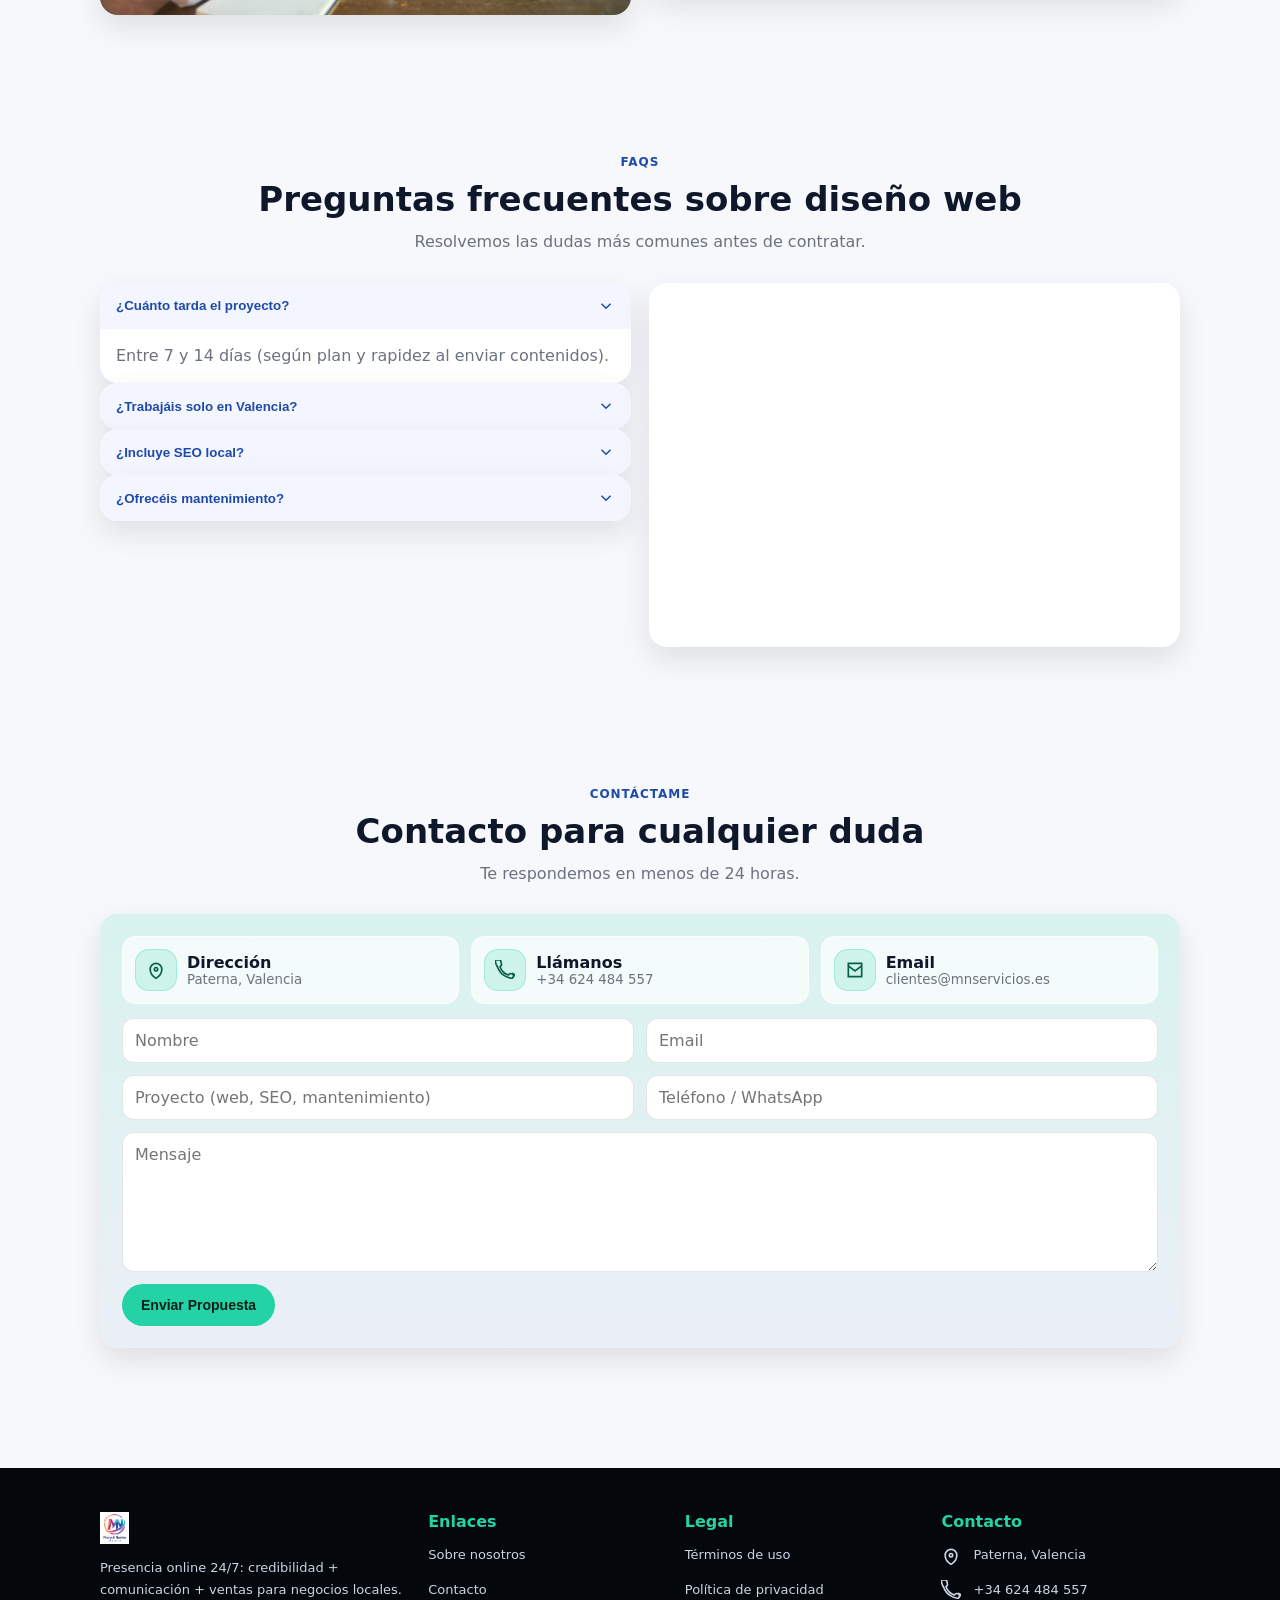
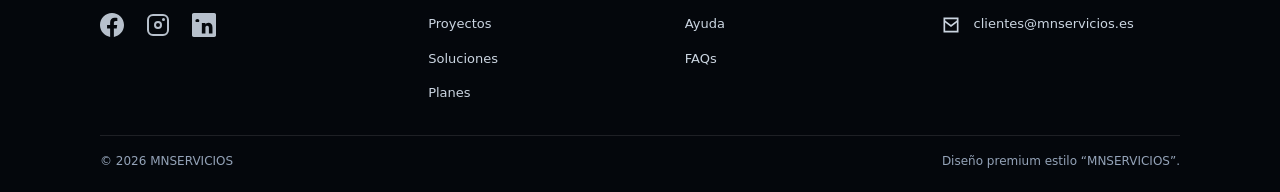
==== commit 6628f243: "Reformula problemas y soluciones" ====
--- a/index.html
+++ b/index.html
@@ -80,7 +80,7 @@
           <a href="#inicio">Inicio</a>
           <a href="#sobre-mi">Sobre nosotros</a>
           <a href="#proyectos">Proyectos</a>
-          <a href="#servicios">Servicios</a>
+          <a href="#servicios">Soluciones</a>
           <a href="#planes">Planes</a>
           <a href="#contacto">Contacto</a>
         </nav>
@@ -104,7 +104,7 @@
         <a href="#inicio">Inicio</a>
         <a href="#sobre-mi">Sobre nosotros</a>
         <a href="#proyectos">Proyectos</a>
-        <a href="#servicios">Servicios</a>
+        <a href="#servicios">Soluciones</a>
         <a href="#planes">Planes</a>
         <a href="#mantenimiento">Mantenimiento</a>
         <a href="#faq">Preguntas frecuentes</a>
@@ -288,72 +288,102 @@
       </div>
     </div>
   </section>
+
   <section class="section" id="servicios">
     <div class="container">
       <div class="title">
-        <div class="eyebrow">Nuestros servicios</div>
-        <h2>Páginas Web creadas específicamente para tu negocio</h2>
-        <p>Diseño, desarrollo, SEO local, seguridad y mantenimiento.</p>
-      </div>
+        <div class="eyebrow">Problemas que resolvemos</div>
+        <h2>¿Tu negocio tiene alguno de estos problemas?</h2>
+        <p>Identificamos los obstáculos que frenan tu presencia digital y construimos una solución práctica para resolverlos.</p>
+      </div>
+
       <div class="grid-3">
         <div class="card pad">
-          <div class="icon"><svg fill="none" stroke="currentColor" stroke-width="2" viewbox="0 0 24 24">
-              <path d="M16 18l6-6-6-6"></path>
-              <path d="M8 6l-6 6 6 6"></path>
-            </svg></div>
-          <h3>Diseño Web</h3>
-          <p>Intuitivo, elegante y adaptable a móvil.</p>
-          <a class="btn primary" href="#planes">Leer más</a>
-        </div>
-        <div class="card pad">
-          <div class="icon"><svg fill="none" stroke="currentColor" stroke-width="2" viewbox="0 0 24 24">
-              <path d="M13 2 3 14h7l-1 8 12-14h-7l-1-6z"></path>
-            </svg></div>
-          <h3>Desarrollo Web</h3>
-          <p>Implementación rápida y comunicación continua.</p>
-          <a class="btn primary" href="#contacto">Leer más</a>
-        </div>
-        <div class="card pad">
-          <div class="icon"><svg fill="none" stroke="currentColor" stroke-width="2" viewbox="0 0 24 24">
+          <div class="icon">
+            <svg fill="none" stroke="currentColor" stroke-width="2" viewbox="0 0 24 24">
               <path d="M3 3v18h18"></path>
               <path d="M7 14v4"></path>
               <path d="M12 10v8"></path>
               <path d="M17 6v12"></path>
-            </svg></div>
-          <h3>Posicionamiento SEO</h3>
-          <p>SEO local para aparecer en Google.</p>
-          <a class="btn primary" href="#contacto">Leer más</a>
-        </div>
+            </svg>
+          </div>
+          <h3>No apareces cuando te buscan en Google</h3>
+          <p>Mejoramos tu presencia local para que tus clientes puedan encontrarte cuando necesitan tus servicios.</p>
+          <a class="btn primary" href="#contacto">SEO local y Google Business</a>
+        </div>
+
         <div class="card pad">
-          <div class="icon"><svg fill="none" stroke="currentColor" stroke-width="2" viewbox="0 0 24 24">
-              <path d="M12 22s8-4 8-10V5l-8-3-8 3v7c0 6 8 10 8 10z"></path>
-            </svg></div>
-          <h3>Web Segura</h3>
-          <p>SSL/HTTPS y buenas prácticas de seguridad.</p>
-          <a class="btn primary" href="#mantenimiento">Leer más</a>
-        </div>
+          <div class="icon">
+            <svg fill="none" stroke="currentColor" stroke-width="2" viewbox="0 0 24 24">
+              <path d="M16 18l6-6-6-6"></path>
+              <path d="M8 6l-6 6 6 6"></path>
+            </svg>
+          </div>
+          <h3>Tu web no transmite confianza</h3>
+          <p>Creamos una presencia profesional, clara y adaptada a móvil que represente correctamente a tu empresa.</p>
+          <a class="btn primary" href="#planes">Diseño y desarrollo web</a>
+        </div>
+
         <div class="card pad">
-          <div class="icon"><svg fill="none" stroke="currentColor" stroke-width="2" viewbox="0 0 24 24">
+          <div class="icon">
+            <svg fill="none" stroke="currentColor" stroke-width="2" viewbox="0 0 24 24">
               <path d="M4 4h16v16H4z"></path>
               <path d="m4 7 8 6 8-6"></path>
-            </svg></div>
-          <h3>Presupuesto Web</h3>
-          <p>Propuesta clara sin complicaciones.</p>
-          <a class="btn primary" href="#contacto">Leer más</a>
-        </div>
+            </svg>
+          </div>
+          <h3>Pierdes tiempo respondiendo siempre lo mismo</h3>
+          <p>Organizamos consultas, formularios y mensajes para reducir tareas repetitivas y mejorar la atención.</p>
+          <a class="btn primary" href="#contacto">Automatización y WhatsApp</a>
+        </div>
+
         <div class="card pad">
-          <div class="icon"><svg fill="none" stroke="currentColor" stroke-width="2" viewbox="0 0 24 24">
+          <div class="icon">
+            <svg fill="none" stroke="currentColor" stroke-width="2" viewbox="0 0 24 24">
               <path d="M20 13a8 8 0 1 0-16 0"></path>
               <path d="M12 13l3-3"></path>
               <path d="M12 21v-2"></path>
-            </svg></div>
-          <h3>Mantenimiento Web</h3>
-          <p>Tu web siempre actualizada y funcionando.</p>
-          <a class="btn primary" href="#mantenimiento">Leer más</a>
-        </div>
-      </div>
-    </div>
-  </section>
+            </svg>
+          </div>
+          <h3>Recibes visitas, pero pocas consultas</h3>
+          <p>Revisamos la estructura, los mensajes y las llamadas a la acción para facilitar que el visitante contacte contigo.</p>
+          <a class="btn primary" href="#contacto">Optimización de conversión</a>
+        </div>
+
+        <div class="card pad">
+          <div class="icon">
+            <svg fill="none" stroke="currentColor" stroke-width="2" viewbox="0 0 24 24">
+              <path d="M13 2 3 14h7l-1 8 12-14h-7l-1-6z"></path>
+            </svg>
+          </div>
+          <h3>Tu presencia digital está desorganizada</h3>
+          <p>Conectamos web, Google, formularios, analítica y comunicación en una solución coherente.</p>
+          <a class="btn primary" href="#contacto">Ecosistema digital</a>
+        </div>
+
+        <div class="card pad">
+          <div class="icon">
+            <svg fill="none" stroke="currentColor" stroke-width="2" viewbox="0 0 24 24">
+              <path d="M12 22s8-4 8-10V5l-8-3-8 3v7c0 6 8 10 8 10z"></path>
+            </svg>
+          </div>
+          <h3>Publicaste tu web y quedó abandonada</h3>
+          <p>Mantenemos la plataforma actualizada, segura y preparada para evolucionar con tu negocio.</p>
+          <a class="btn primary" href="#mantenimiento">Soporte y mantenimiento</a>
+        </div>
+      </div>
+    </div>
+  </section>
+
+  <section class="section">
+    <div class="container">
+      <div class="title">
+        <div class="eyebrow">Presencia digital activa</div>
+        <h2>Tu empresa ya trabaja muchas horas.<br />Tu presencia digital también debería hacerlo.</h2>
+        <p>Una web profesional puede presentar tus servicios, resolver dudas y facilitar nuevos contactos incluso cuando no estás disponible.</p>
+      </div>
+    </div>
+  </section>
+
   <section class="section" id="planes">
     <div class="container">
       <div class="title">
@@ -564,7 +594,7 @@
           <p><a href="#sobre-mi">Sobre nosotros</a></p>
           <p><a href="#contacto">Contacto</a></p>
           <p><a href="#proyectos">Proyectos</a></p>
-          <p><a href="#servicios">Servicios</a></p>
+          <p><a href="#servicios">Soluciones</a></p>
           <p><a href="#planes">Planes</a></p>
         </div>
         <div>
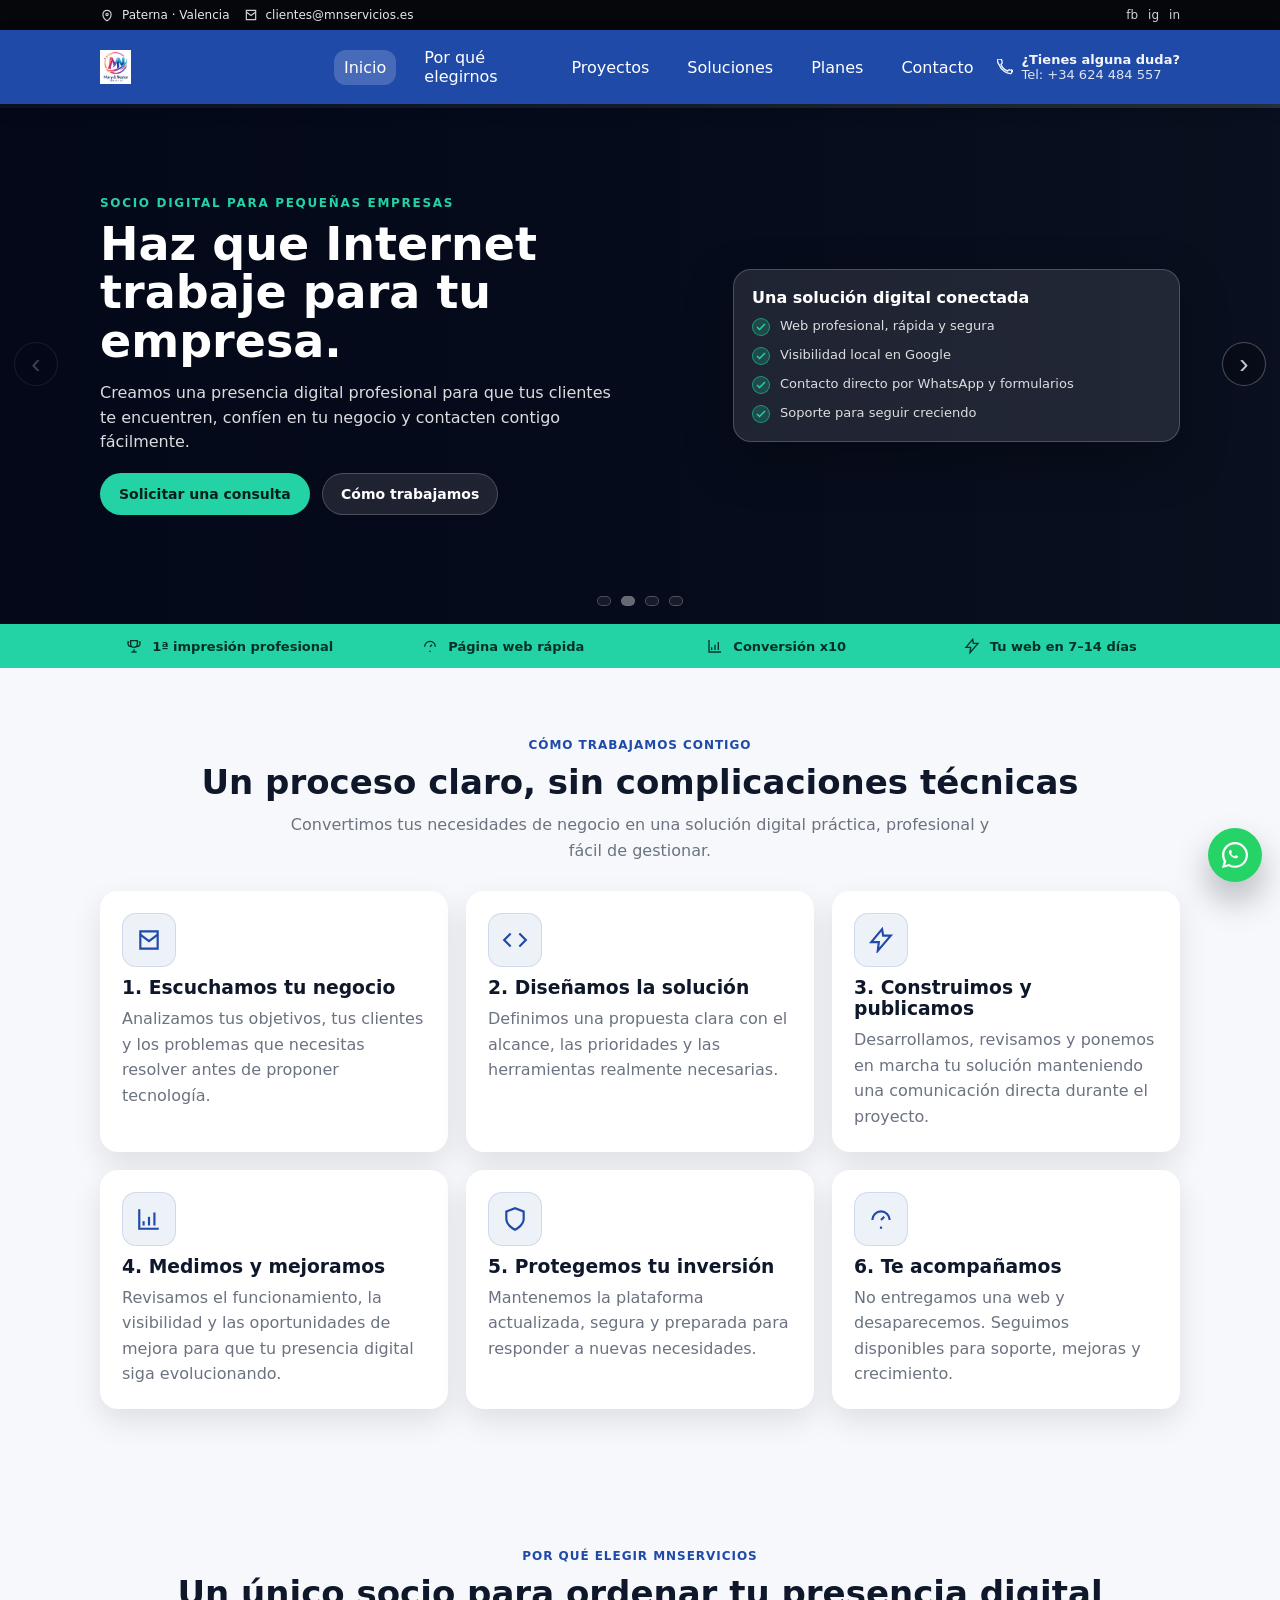
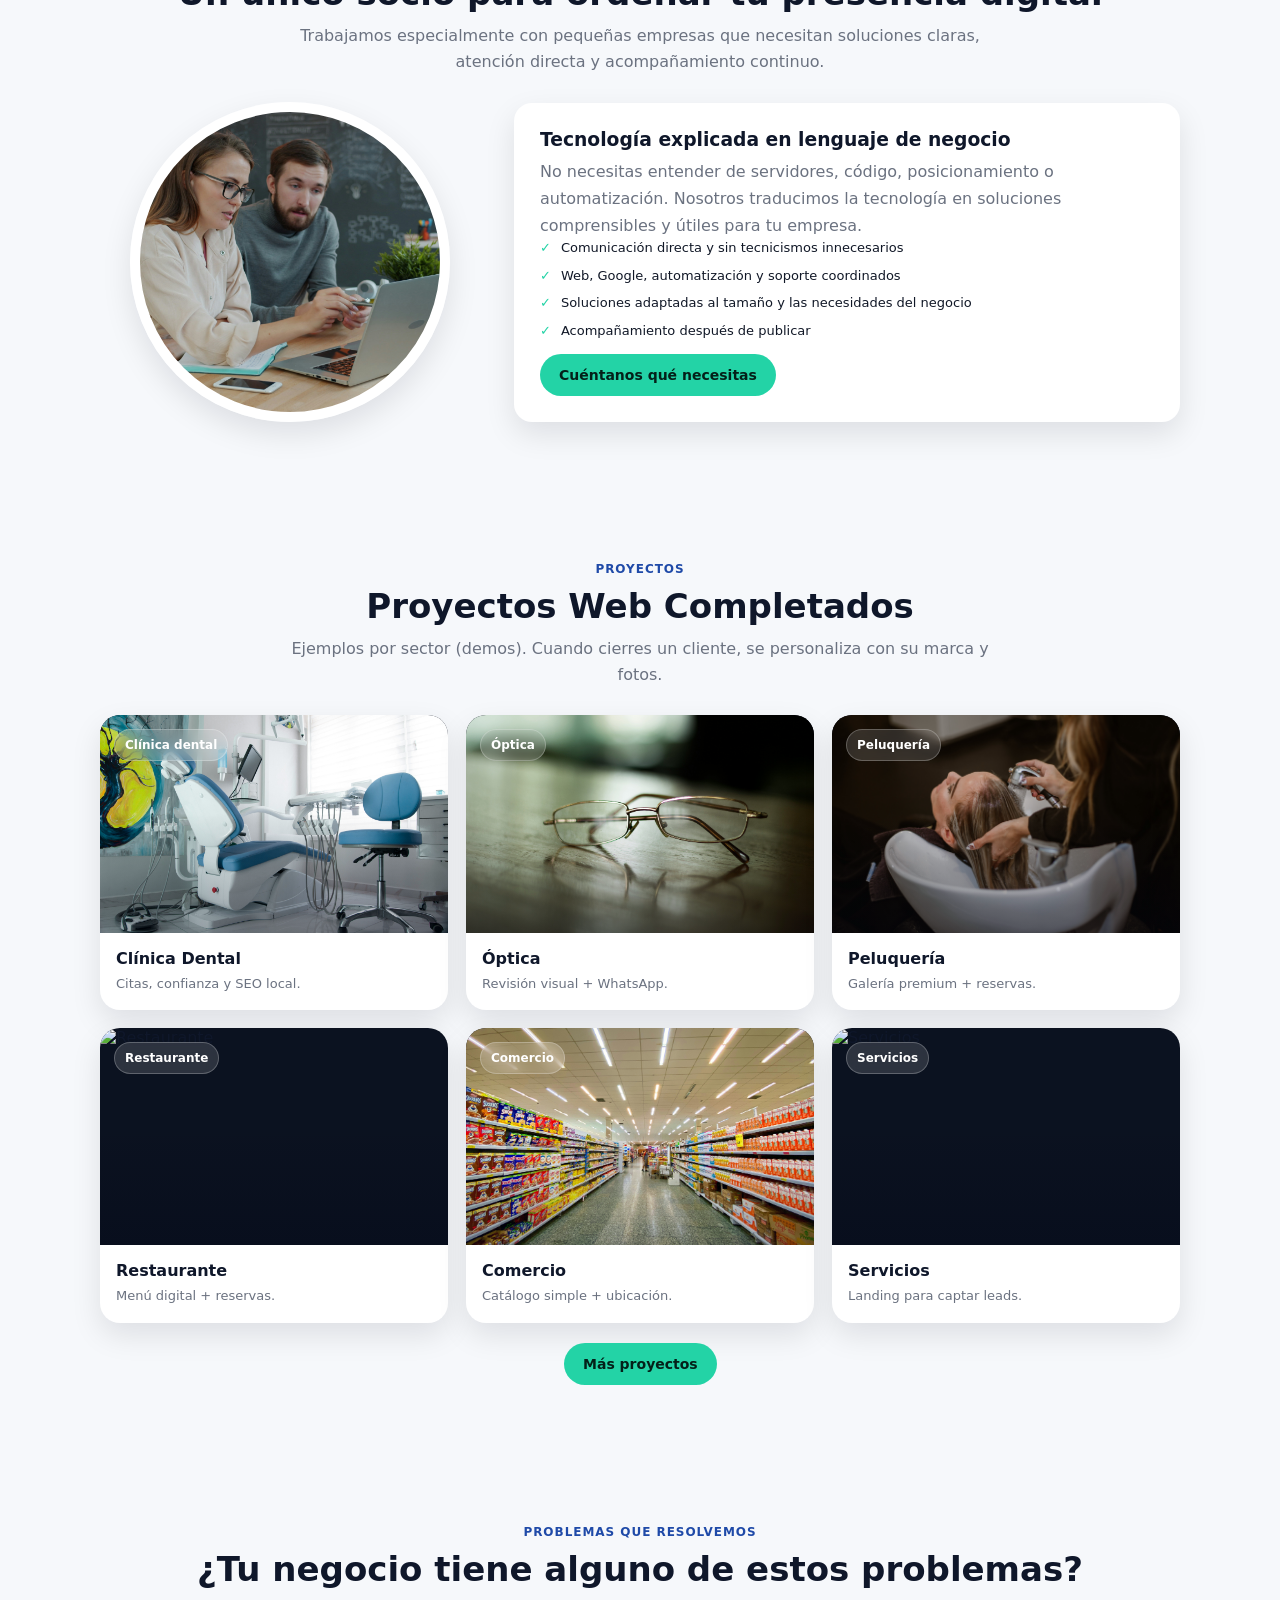
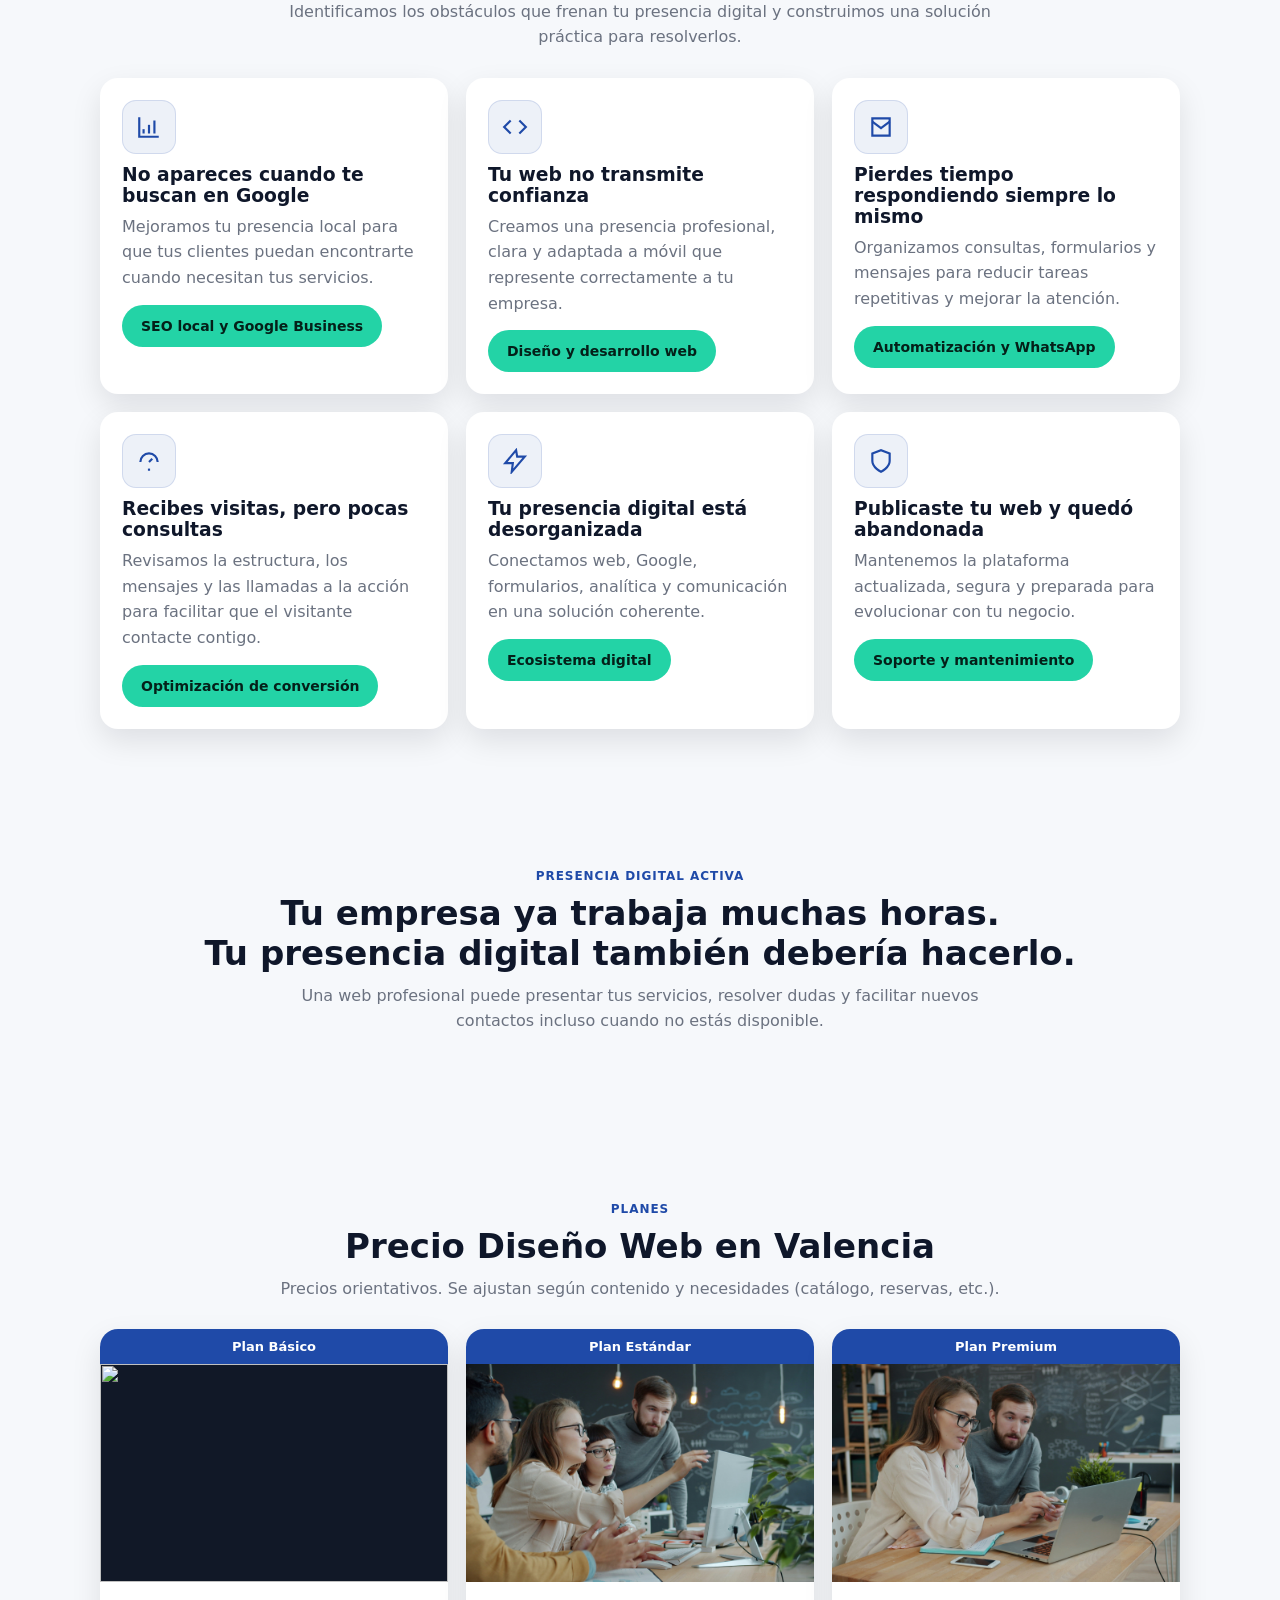
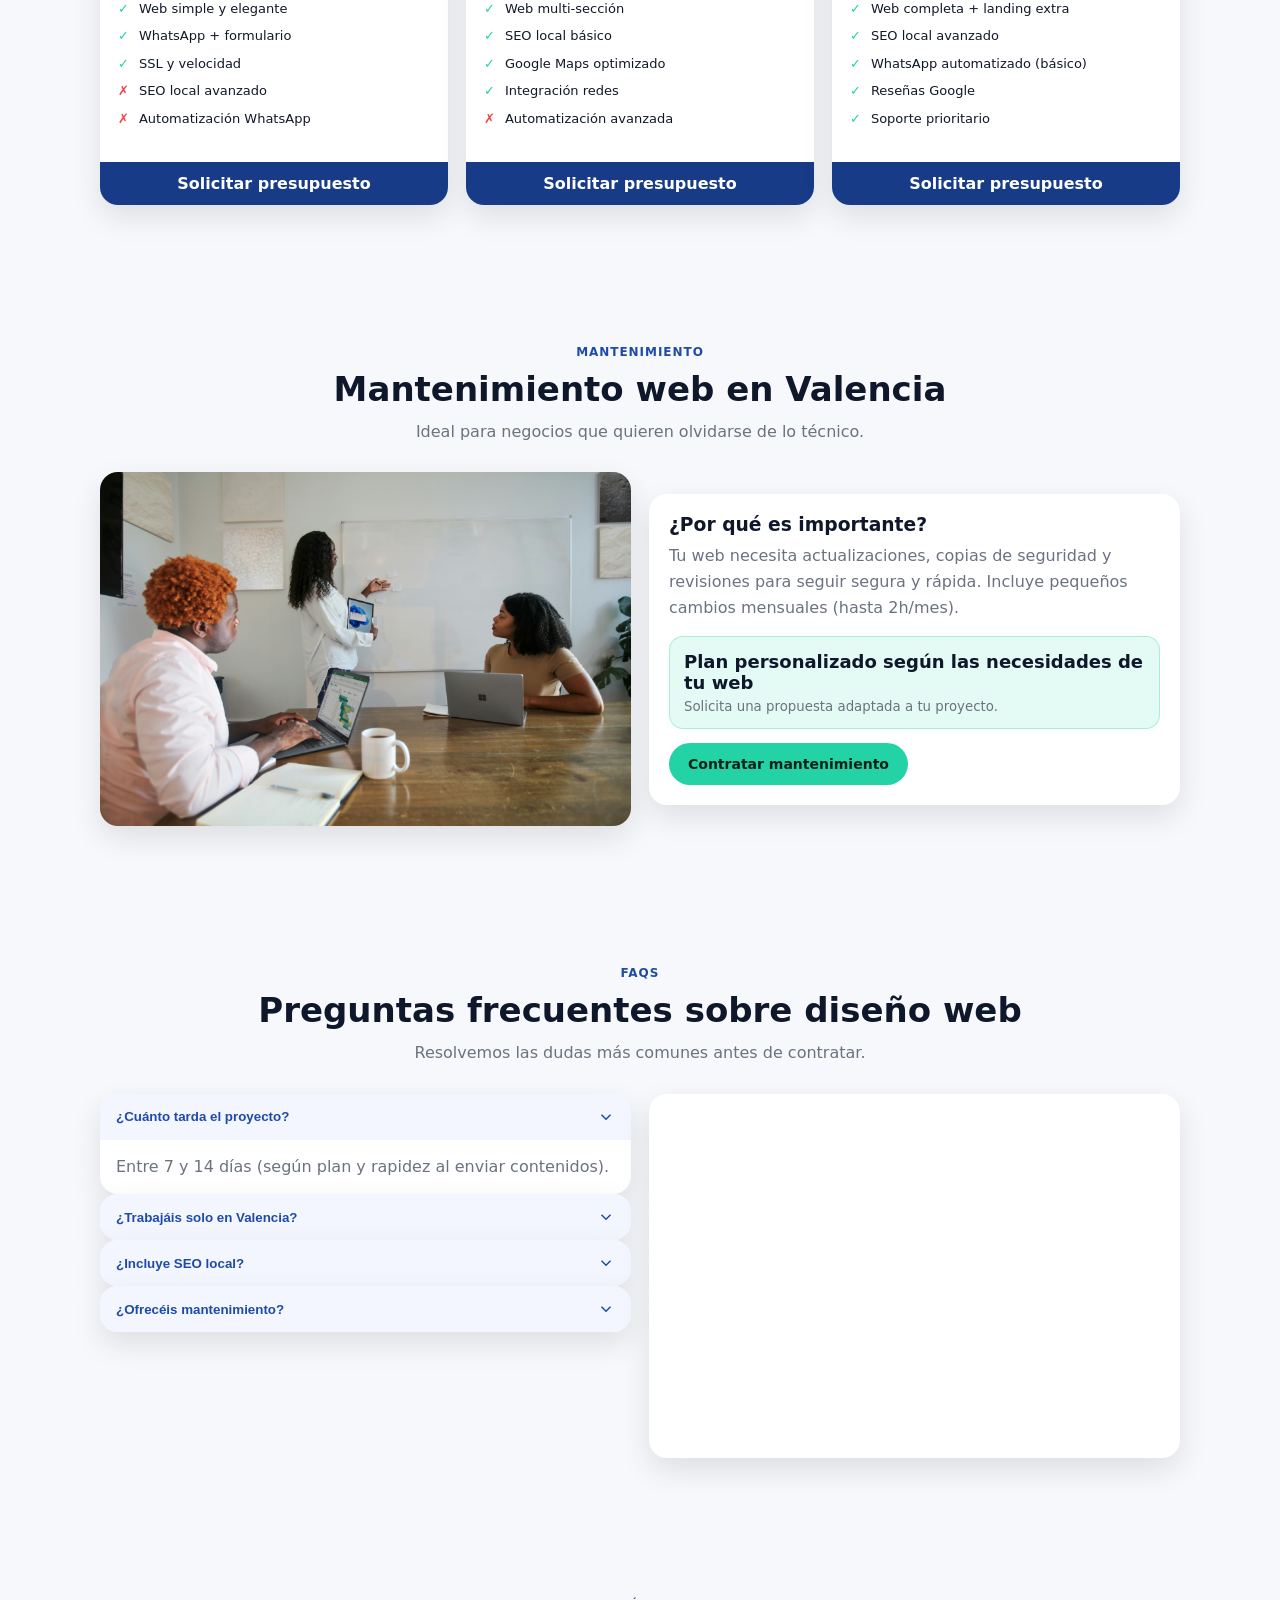
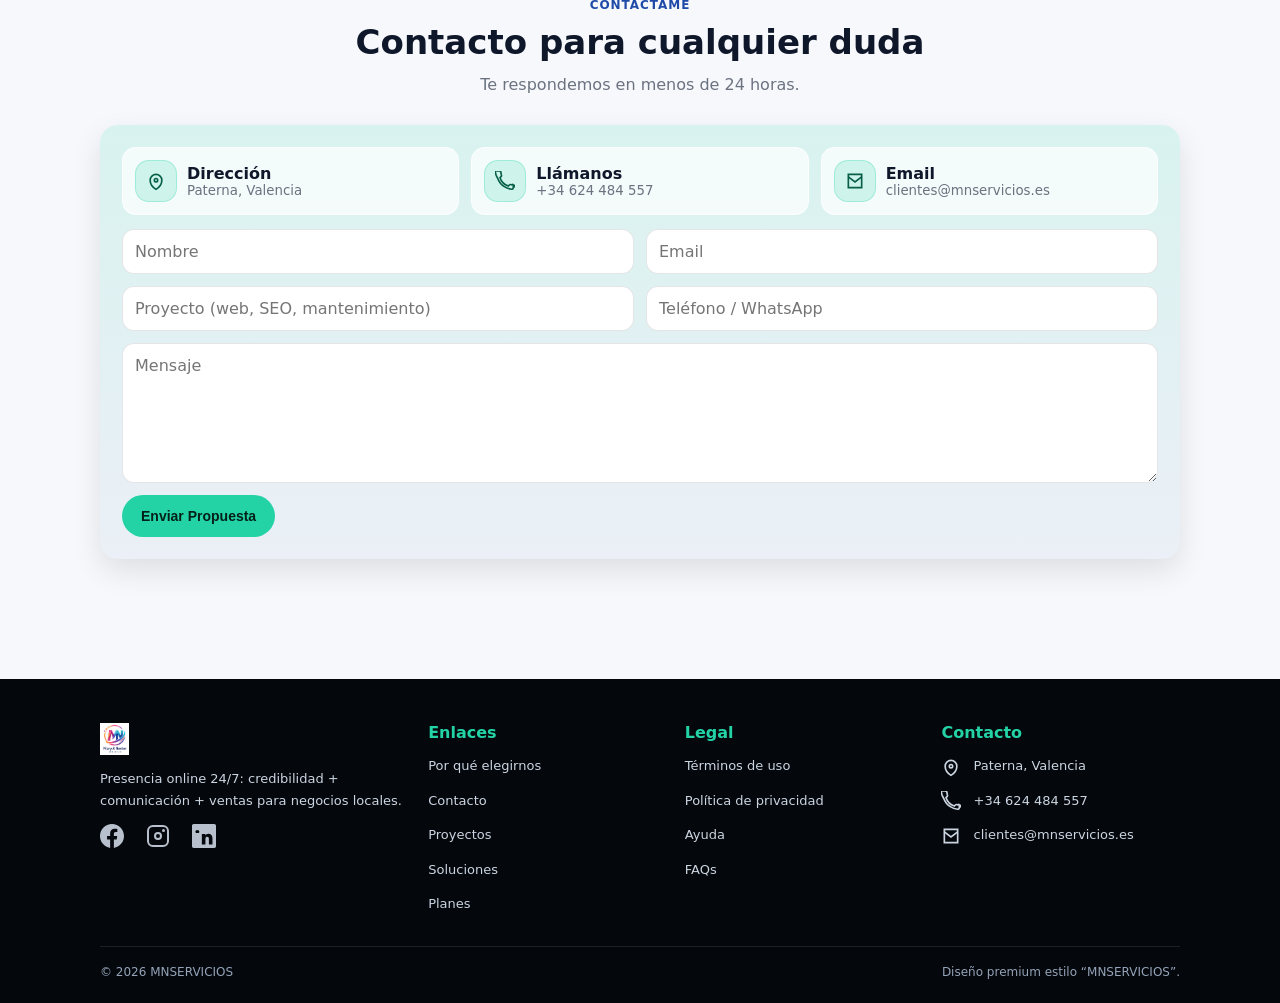
==== commit 81ea854f: "Mejora proceso y propuesta de confianza" ====
--- a/index.html
+++ b/index.html
@@ -78,7 +78,7 @@
         </a>
         <nav aria-label="Navegación principal" class="menu">
           <a href="#inicio">Inicio</a>
-          <a href="#sobre-mi">Sobre nosotros</a>
+          <a href="#confianza">Por qué elegirnos</a>
           <a href="#proyectos">Proyectos</a>
           <a href="#servicios">Soluciones</a>
           <a href="#planes">Planes</a>
@@ -102,7 +102,7 @@
       </div>
       <div class="mobile" data-mobile="">
         <a href="#inicio">Inicio</a>
-        <a href="#sobre-mi">Sobre nosotros</a>
+        <a href="#confianza">Por qué elegirnos</a>
         <a href="#proyectos">Proyectos</a>
         <a href="#servicios">Soluciones</a>
         <a href="#planes">Planes</a>
@@ -194,22 +194,111 @@
       </div>
     </div>
   </div>
-  <section class="section" id="sobre-mi">
-    <div class="container">
-      <div class="title">
-        <div class="eyebrow">Sobre nosotros</div>
-        <h2>MNSERVICIOS</h2>
-        <p>Partner Digital para negocios locales en Paterna. Atención directa, sin complicaciones técnicas.</p>
-      </div>
+<section class="section" id="proceso">
+    <div class="container">
+      <div class="title">
+        <div class="eyebrow">Cómo trabajamos contigo</div>
+        <h2>Un proceso claro, sin complicaciones técnicas</h2>
+        <p>Convertimos tus necesidades de negocio en una solución digital práctica, profesional y fácil de gestionar.</p>
+      </div>
+
+      <div class="grid-3">
+        <div class="card pad">
+          <div class="icon">
+            <svg fill="none" stroke="currentColor" stroke-width="2" viewbox="0 0 24 24">
+              <path d="M4 4h16v16H4z"></path>
+              <path d="m4 7 8 6 8-6"></path>
+            </svg>
+          </div>
+          <h3>1. Escuchamos tu negocio</h3>
+          <p>Analizamos tus objetivos, tus clientes y los problemas que necesitas resolver antes de proponer tecnología.</p>
+        </div>
+
+        <div class="card pad">
+          <div class="icon">
+            <svg fill="none" stroke="currentColor" stroke-width="2" viewbox="0 0 24 24">
+              <path d="M16 18l6-6-6-6"></path>
+              <path d="M8 6l-6 6 6 6"></path>
+            </svg>
+          </div>
+          <h3>2. Diseñamos la solución</h3>
+          <p>Definimos una propuesta clara con el alcance, las prioridades y las herramientas realmente necesarias.</p>
+        </div>
+
+        <div class="card pad">
+          <div class="icon">
+            <svg fill="none" stroke="currentColor" stroke-width="2" viewbox="0 0 24 24">
+              <path d="M13 2 3 14h7l-1 8 12-14h-7l-1-6z"></path>
+            </svg>
+          </div>
+          <h3>3. Construimos y publicamos</h3>
+          <p>Desarrollamos, revisamos y ponemos en marcha tu solución manteniendo una comunicación directa durante el proyecto.</p>
+        </div>
+
+        <div class="card pad">
+          <div class="icon">
+            <svg fill="none" stroke="currentColor" stroke-width="2" viewbox="0 0 24 24">
+              <path d="M3 3v18h18"></path>
+              <path d="M7 14v4"></path>
+              <path d="M12 10v8"></path>
+              <path d="M17 6v12"></path>
+            </svg>
+          </div>
+          <h3>4. Medimos y mejoramos</h3>
+          <p>Revisamos el funcionamiento, la visibilidad y las oportunidades de mejora para que tu presencia digital siga evolucionando.</p>
+        </div>
+
+        <div class="card pad">
+          <div class="icon">
+            <svg fill="none" stroke="currentColor" stroke-width="2" viewbox="0 0 24 24">
+              <path d="M12 22s8-4 8-10V5l-8-3-8 3v7c0 6 8 10 8 10z"></path>
+            </svg>
+          </div>
+          <h3>5. Protegemos tu inversión</h3>
+          <p>Mantenemos la plataforma actualizada, segura y preparada para responder a nuevas necesidades.</p>
+        </div>
+
+        <div class="card pad">
+          <div class="icon">
+            <svg fill="none" stroke="currentColor" stroke-width="2" viewbox="0 0 24 24">
+              <path d="M20 13a8 8 0 1 0-16 0"></path>
+              <path d="M12 13l3-3"></path>
+              <path d="M12 21v-2"></path>
+            </svg>
+          </div>
+          <h3>6. Te acompañamos</h3>
+          <p>No entregamos una web y desaparecemos. Seguimos disponibles para soporte, mejoras y crecimiento.</p>
+        </div>
+      </div>
+    </div>
+  </section>
+
+  <section class="section" id="confianza">
+    <div class="container">
+      <div class="title">
+        <div class="eyebrow">Por qué elegir MNSERVICIOS</div>
+        <h2>Un único socio para ordenar tu presencia digital</h2>
+        <p>Trabajamos especialmente con pequeñas empresas que necesitan soluciones claras, atención directa y acompañamiento continuo.</p>
+      </div>
+
       <div class="about">
         <div class="avatar"></div>
+
         <div class="card">
-          <h3>Enfoque simple: que te encuentren y te escriban</h3>
+          <h3>Tecnología explicada en lenguaje de negocio</h3>
           <p>
-            Muchos negocios dependen del boca a boca. Nosotros montamos tu presencia online
-            para que Google y WhatsApp trabajen por ti: más visibilidad, más confianza y más contactos.
+            No necesitas entender de servidores, código, posicionamiento o automatización.
+            Nosotros traducimos la tecnología en soluciones comprensibles y útiles para tu empresa.
           </p>
-          <a class="btn primary" href="#contacto">Saber más</a>
+
+          <ul class="list">
+            <li><span class="ok">✓</span> Comunicación directa y sin tecnicismos innecesarios</li>
+            <li><span class="ok">✓</span> Web, Google, automatización y soporte coordinados</li>
+            <li><span class="ok">✓</span> Soluciones adaptadas al tamaño y las necesidades del negocio</li>
+            <li><span class="ok">✓</span> Acompañamiento después de publicar</li>
+          </ul>
+
+          <a class="btn primary" href="#contacto">Cuéntanos qué necesitas</a>
         </div>
       </div>
     </div>
@@ -591,7 +680,7 @@
         </div>
         <div>
           <h4>Enlaces</h4>
-          <p><a href="#sobre-mi">Sobre nosotros</a></p>
+          <p><a href="#confianza">Por qué elegirnos</a></p>
           <p><a href="#contacto">Contacto</a></p>
           <p><a href="#proyectos">Proyectos</a></p>
           <p><a href="#servicios">Soluciones</a></p>
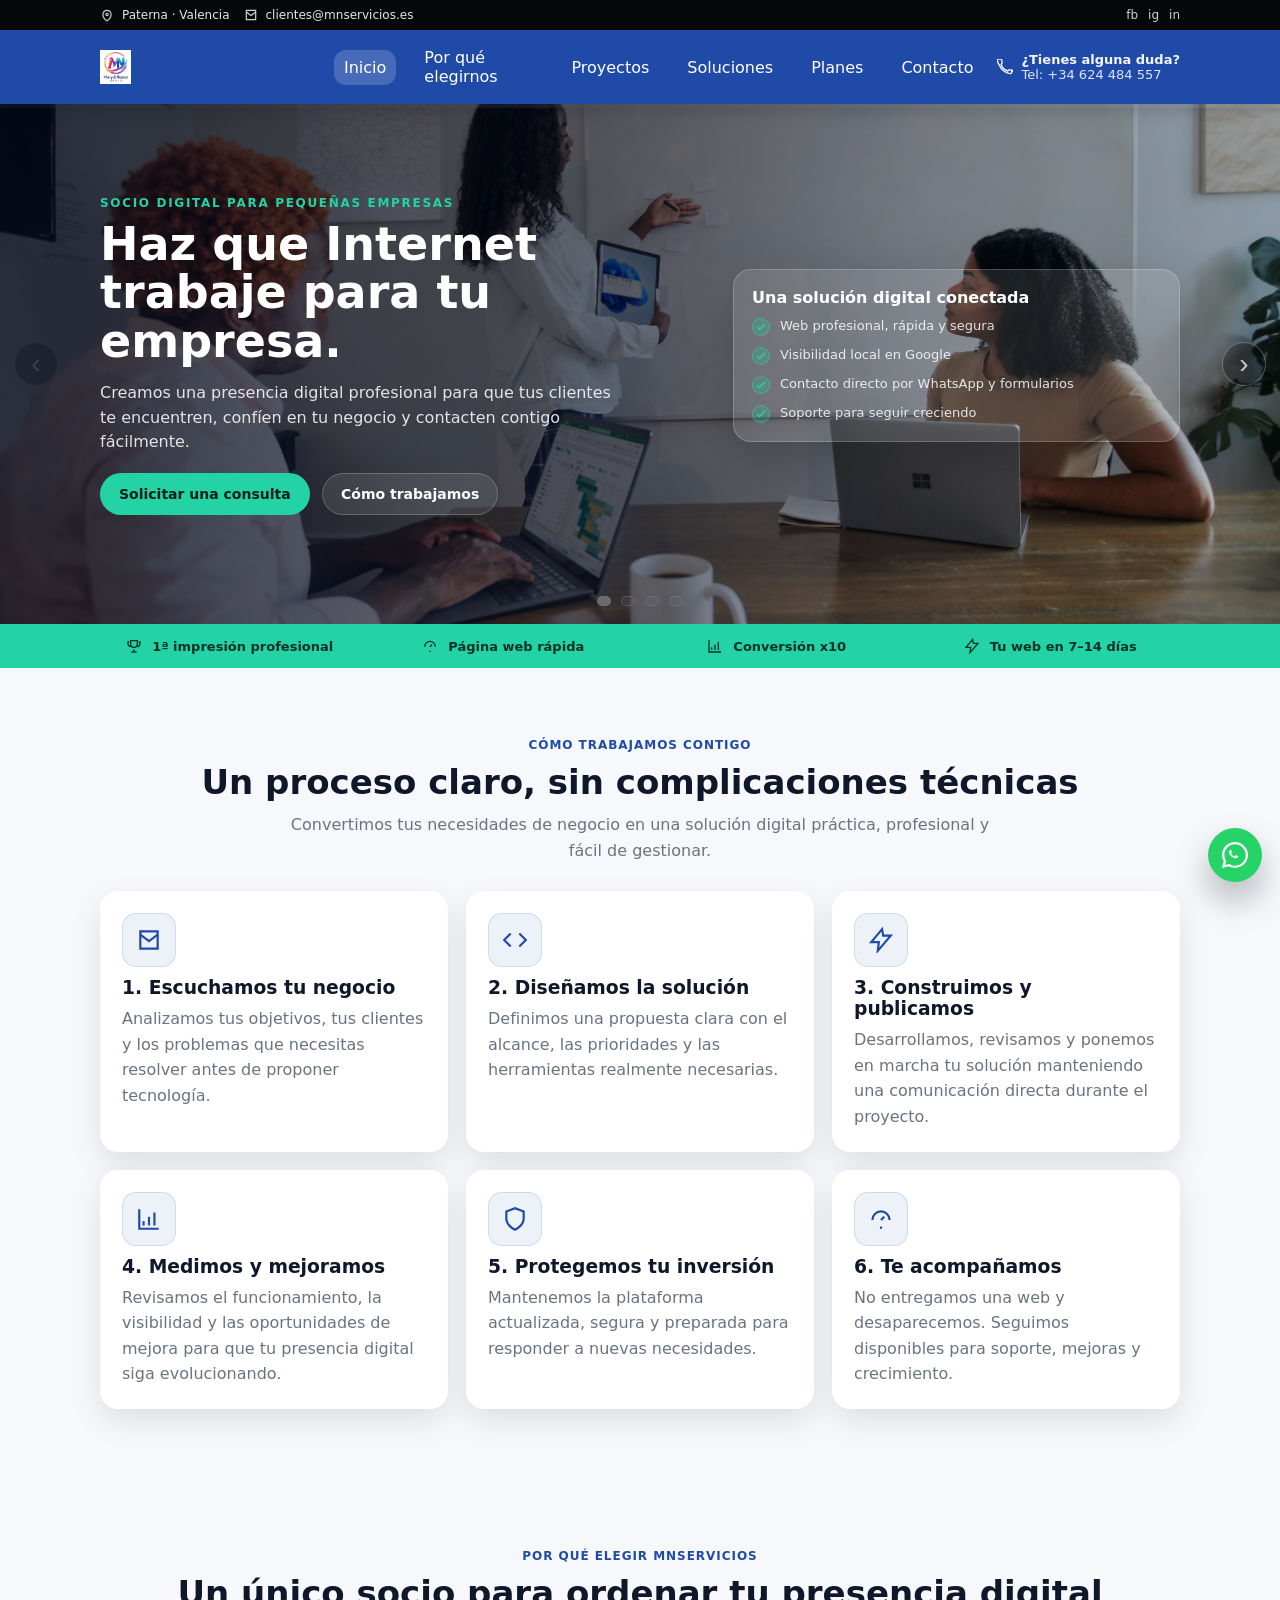
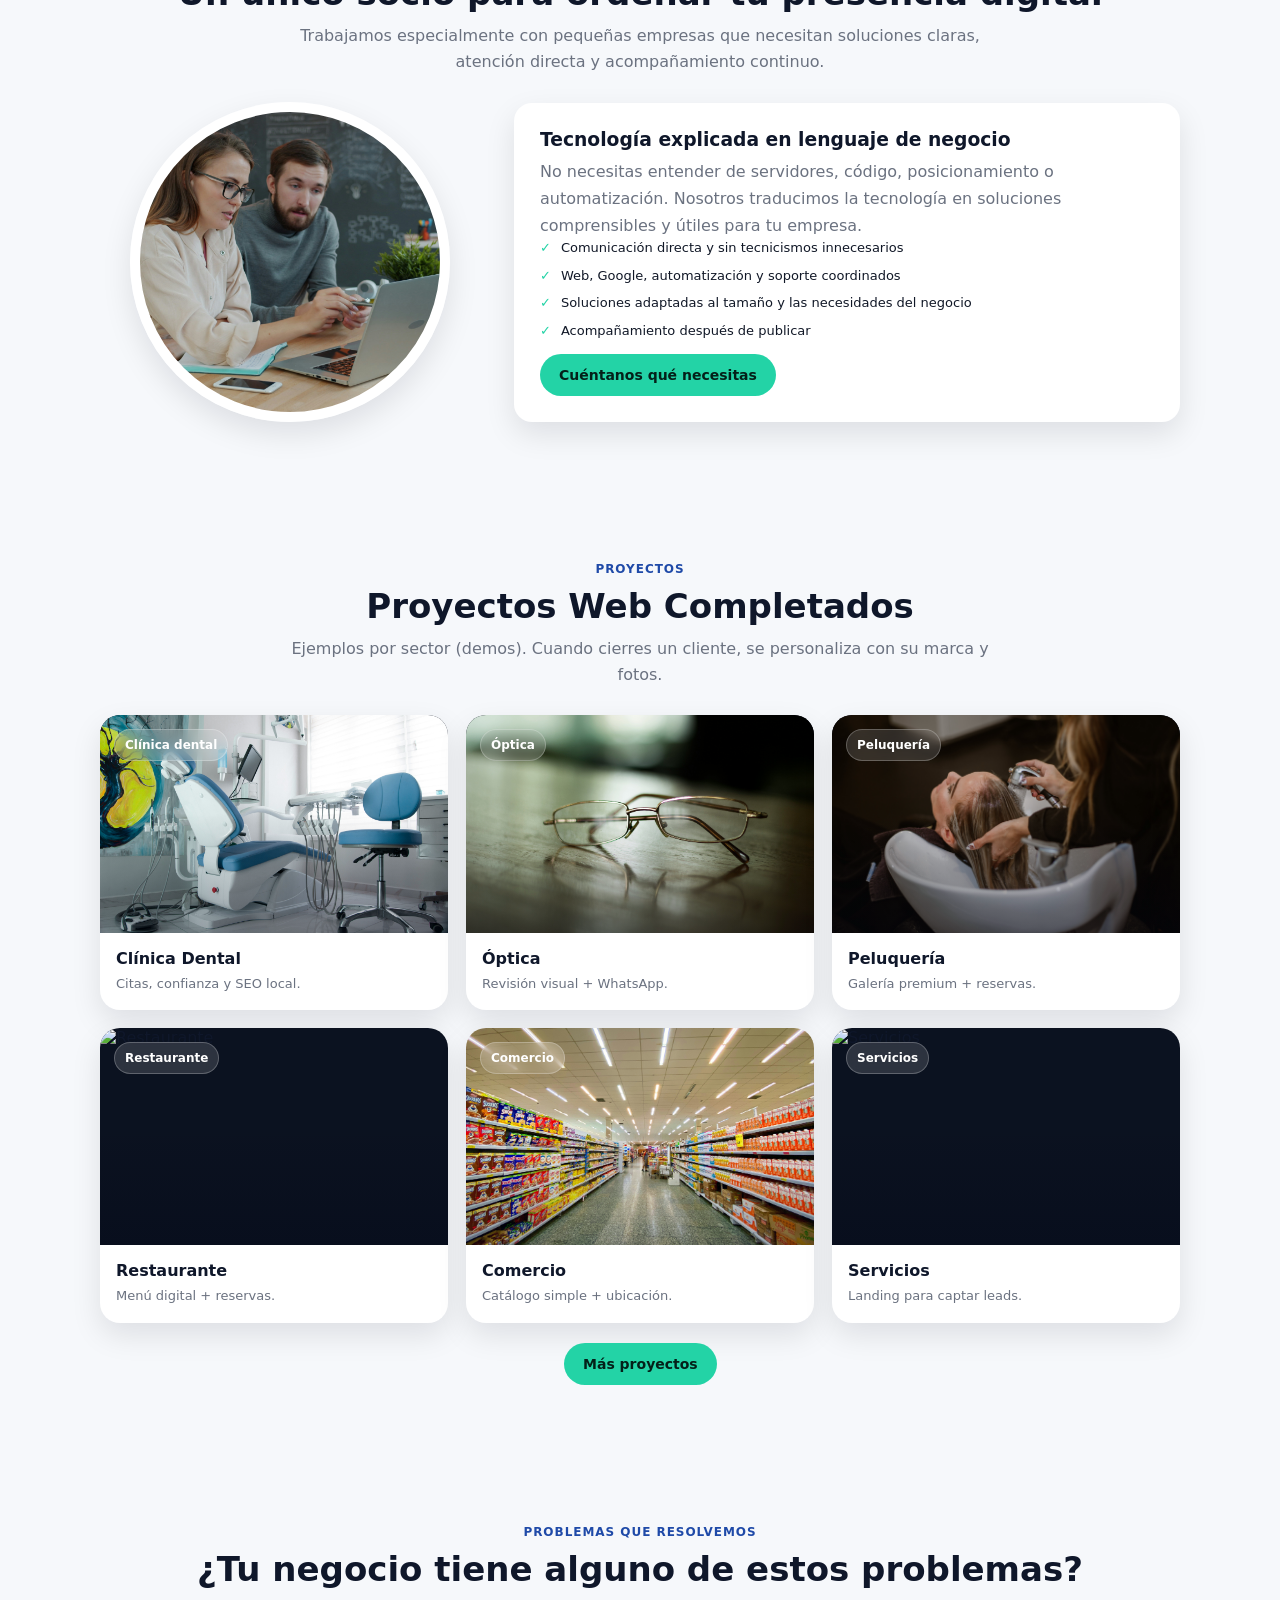
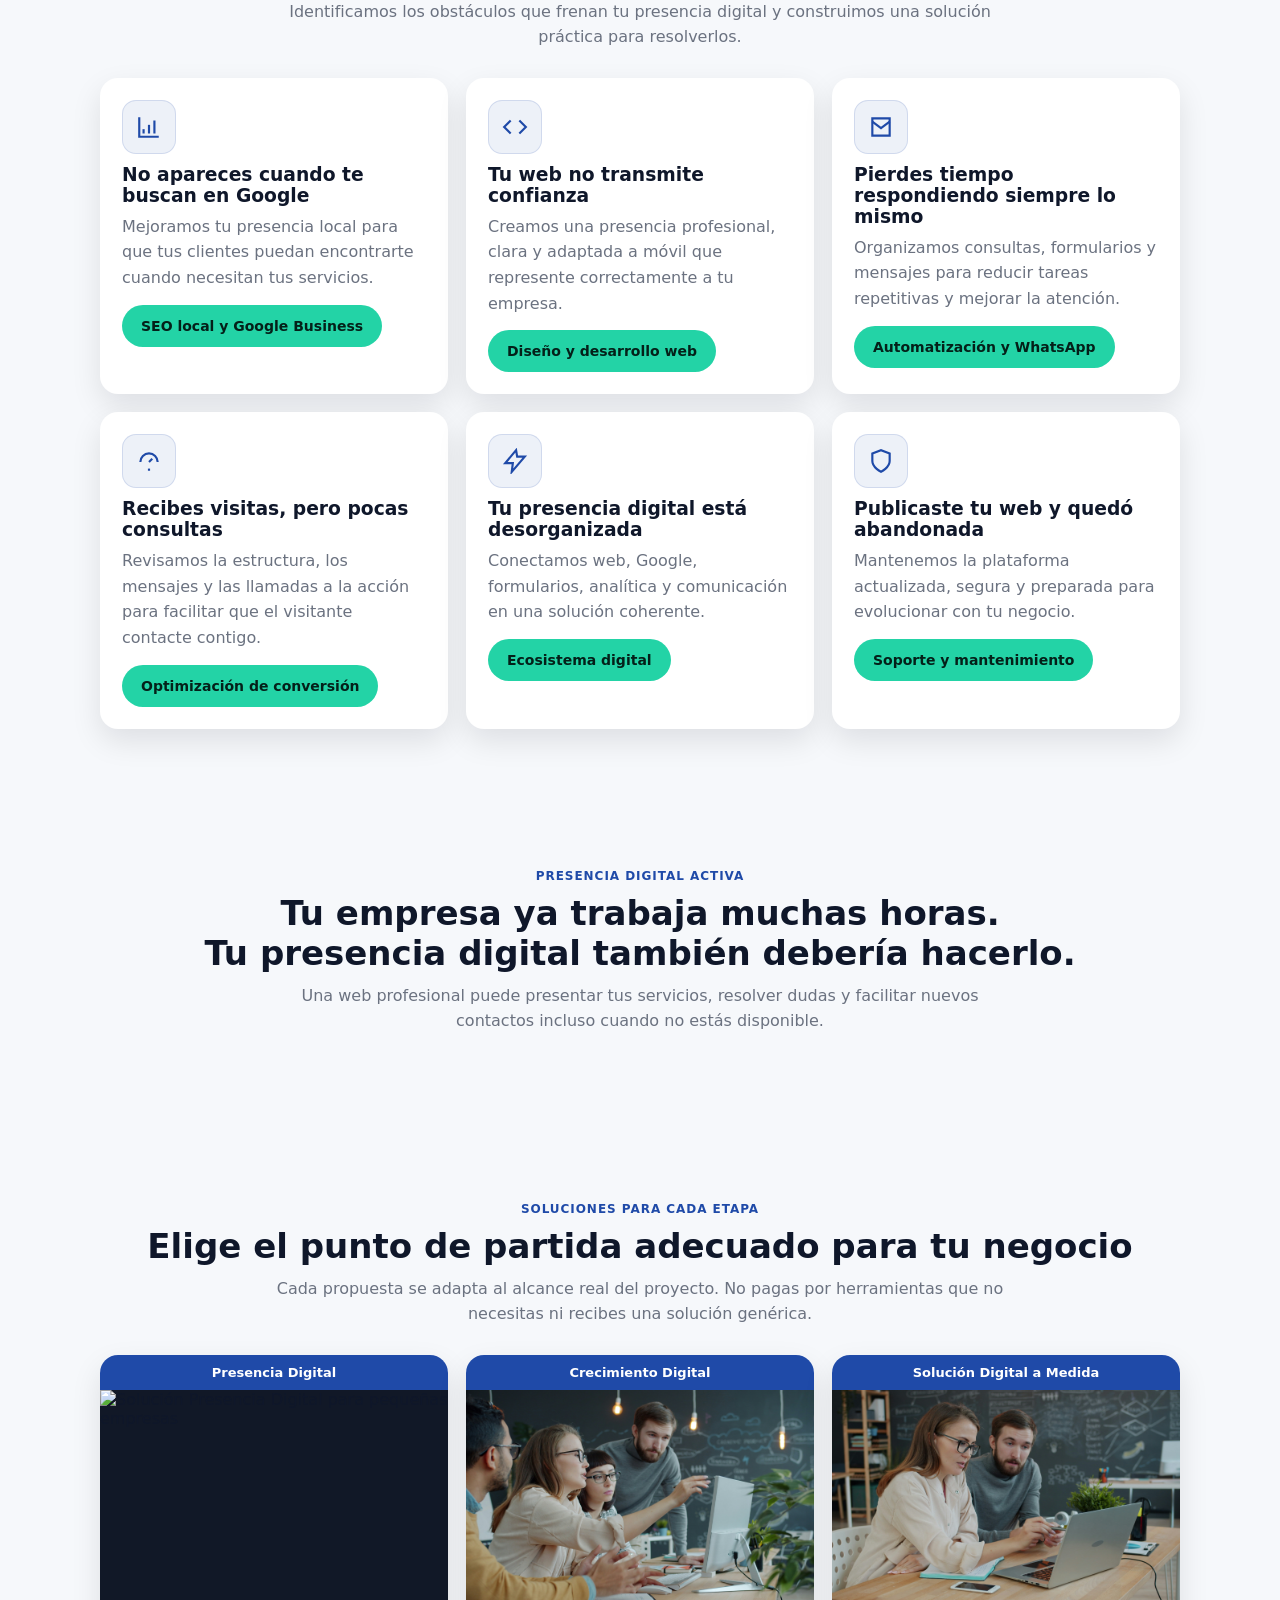
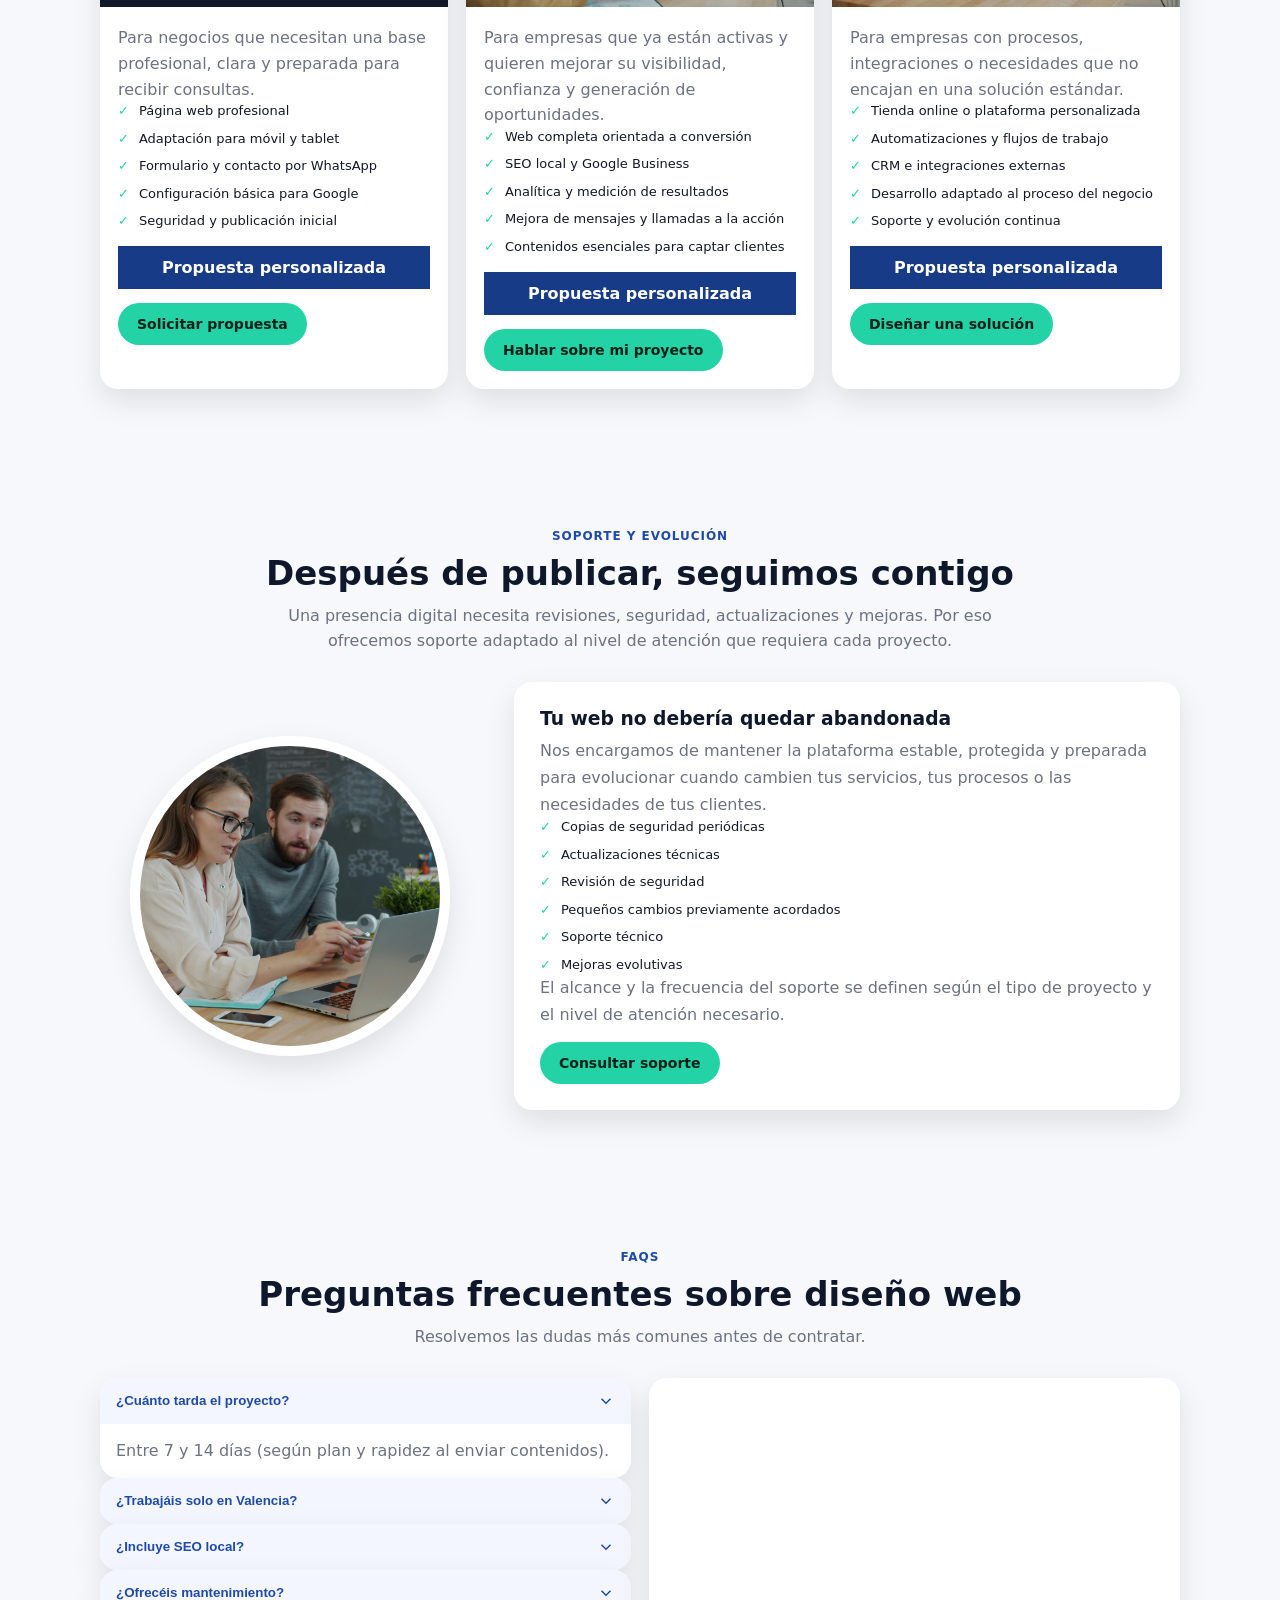
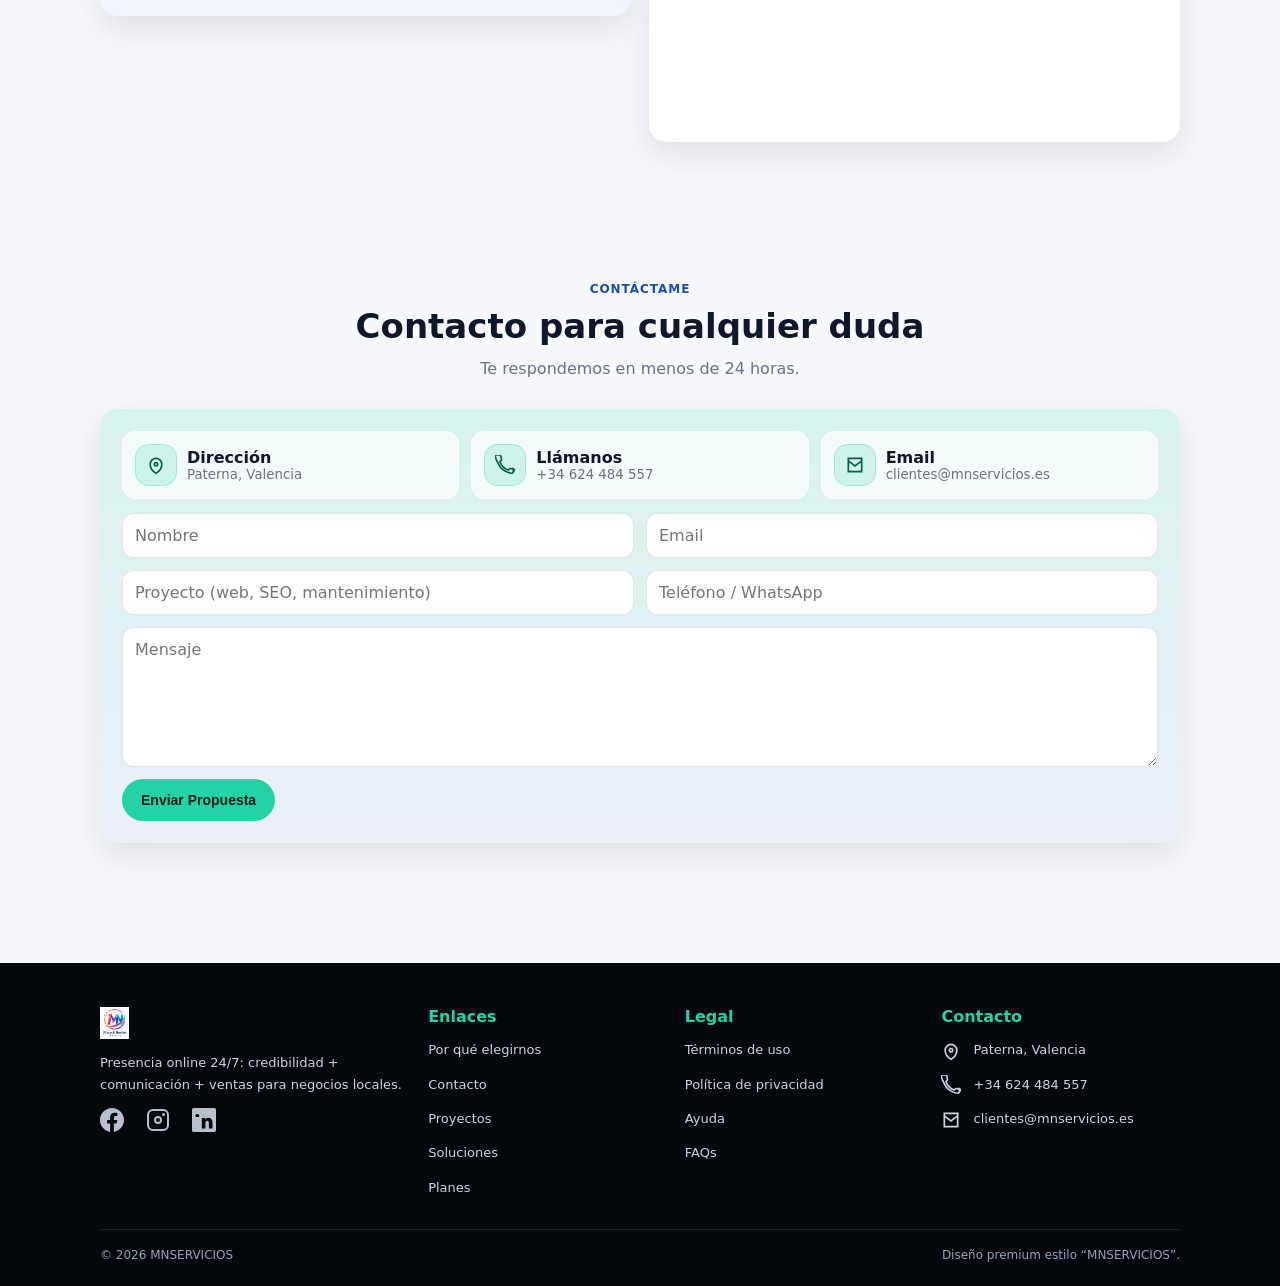
==== commit 6db6293b: "Reestructura planes y mantenimiento" ====
--- a/index.html
+++ b/index.html
@@ -473,85 +473,105 @@
     </div>
   </section>
 
-  <section class="section" id="planes">
-    <div class="container">
-      <div class="title">
-        <div class="eyebrow">Planes</div>
-        <h2>Precio Diseño Web en Valencia</h2>
-        <p>Precios orientativos. Se ajustan según contenido y necesidades (catálogo, reservas, etc.).</p>
-      </div>
+<section class="section" id="planes">
+    <div class="container">
+      <div class="title">
+        <div class="eyebrow">Soluciones para cada etapa</div>
+        <h2>Elige el punto de partida adecuado para tu negocio</h2>
+        <p>Cada propuesta se adapta al alcance real del proyecto. No pagas por herramientas que no necesitas ni recibes una solución genérica.</p>
+      </div>
+
       <div class="pricing">
         <div class="card price">
-          <div class="head">Plan Básico</div>
-          <div class="img"><img alt="" src="assets/plan-basic.jpg" /></div>
-          <div class="body">
+          <div class="head">Presencia Digital</div>
+          <div class="img">
+            <img alt="Solución Presencia Digital para pequeñas empresas" src="assets/plan-basic.jpg" />
+          </div>
+          <div class="body">
+            <p>Para negocios que necesitan una base profesional, clara y preparada para recibir consultas.</p>
             <ul class="list">
-              <li><span class="ok">✓</span> Web simple y elegante</li>
-              <li><span class="ok">✓</span> WhatsApp + formulario</li>
-              <li><span class="ok">✓</span> SSL y velocidad</li>
-              <li><span class="no">✗</span> SEO local avanzado</li>
-              <li><span class="no">✗</span> Automatización WhatsApp</li>
+              <li><span class="ok">✓</span> Página web profesional</li>
+              <li><span class="ok">✓</span> Adaptación para móvil y tablet</li>
+              <li><span class="ok">✓</span> Formulario y contacto por WhatsApp</li>
+              <li><span class="ok">✓</span> Configuración básica para Google</li>
+              <li><span class="ok">✓</span> Seguridad y publicación inicial</li>
             </ul>
-          </div>
-          <div class="amount">Solicitar presupuesto</div>
-        </div>
+            <div class="amount">Propuesta personalizada</div>
+            <a class="btn primary" href="#contacto">Solicitar propuesta</a>
+          </div>
+        </div>
+
+        <div class="card price featured">
+          <div class="head">Crecimiento Digital</div>
+          <div class="img">
+            <img alt="Solución Crecimiento Digital para mejorar visibilidad y captación" src="assets/plan-standard.jpg" />
+          </div>
+          <div class="body">
+            <p>Para empresas que ya están activas y quieren mejorar su visibilidad, confianza y generación de oportunidades.</p>
+            <ul class="list">
+              <li><span class="ok">✓</span> Web completa orientada a conversión</li>
+              <li><span class="ok">✓</span> SEO local y Google Business</li>
+              <li><span class="ok">✓</span> Analítica y medición de resultados</li>
+              <li><span class="ok">✓</span> Mejora de mensajes y llamadas a la acción</li>
+              <li><span class="ok">✓</span> Contenidos esenciales para captar clientes</li>
+            </ul>
+            <div class="amount">Propuesta personalizada</div>
+            <a class="btn primary" href="#contacto">Hablar sobre mi proyecto</a>
+          </div>
+        </div>
+
         <div class="card price">
-          <div class="head">Plan Estándar</div>
-          <div class="img"><img alt="" src="assets/plan-standard.jpg" /></div>
-          <div class="body">
+          <div class="head">Solución Digital a Medida</div>
+          <div class="img">
+            <img alt="Solución digital personalizada con automatizaciones e integraciones" src="assets/plan-premium.jpg" />
+          </div>
+          <div class="body">
+            <p>Para empresas con procesos, integraciones o necesidades que no encajan en una solución estándar.</p>
             <ul class="list">
-              <li><span class="ok">✓</span> Web multi-sección</li>
-              <li><span class="ok">✓</span> SEO local básico</li>
-              <li><span class="ok">✓</span> Google Maps optimizado</li>
-              <li><span class="ok">✓</span> Integración redes</li>
-              <li><span class="no">✗</span> Automatización avanzada</li>
+              <li><span class="ok">✓</span> Tienda online o plataforma personalizada</li>
+              <li><span class="ok">✓</span> Automatizaciones y flujos de trabajo</li>
+              <li><span class="ok">✓</span> CRM e integraciones externas</li>
+              <li><span class="ok">✓</span> Desarrollo adaptado al proceso del negocio</li>
+              <li><span class="ok">✓</span> Soporte y evolución continua</li>
             </ul>
-          </div>
-          <div class="amount">Solicitar presupuesto</div>
-        </div>
-        <div class="card price">
-          <div class="head">Plan Premium</div>
-          <div class="img"><img alt="" src="assets/plan-premium.jpg" /></div>
-          <div class="body">
-            <ul class="list">
-              <li><span class="ok">✓</span> Web completa + landing extra</li>
-              <li><span class="ok">✓</span> SEO local avanzado</li>
-              <li><span class="ok">✓</span> WhatsApp automatizado (básico)</li>
-              <li><span class="ok">✓</span> Reseñas Google</li>
-              <li><span class="ok">✓</span> Soporte prioritario</li>
-            </ul>
-          </div>
-          <div class="amount">Solicitar presupuesto</div>
-        </div>
-      </div>
-    </div>
-  </section>
-  <section class="section" id="mantenimiento">
-    <div class="container">
-      <div class="title">
-        <div class="eyebrow">Mantenimiento</div>
-        <h2>Mantenimiento web en Valencia</h2>
-        <p>Ideal para negocios que quieren olvidarse de lo técnico.</p>
-      </div>
-      <div class="maintenance">
-        <div class="img">
-          <img alt="" src="assets/maintenance.jpg" />
-        </div>
-        <div class="callout">
-          <h3>¿Por qué es importante?</h3>
+            <div class="amount">Propuesta personalizada</div>
+            <a class="btn primary" href="#contacto">Diseñar una solución</a>
+          </div>
+        </div>
+      </div>
+    </div>
+  </section>
+<section class="section" id="mantenimiento">
+    <div class="container">
+      <div class="title">
+        <div class="eyebrow">Soporte y evolución</div>
+        <h2>Después de publicar, seguimos contigo</h2>
+        <p>Una presencia digital necesita revisiones, seguridad, actualizaciones y mejoras. Por eso ofrecemos soporte adaptado al nivel de atención que requiera cada proyecto.</p>
+      </div>
+
+      <div class="about">
+        <div class="avatar"></div>
+
+        <div class="card">
+          <h3>Tu web no debería quedar abandonada</h3>
           <p>
-            Tu web necesita actualizaciones, copias de seguridad y revisiones para seguir segura y rápida.
-            Incluye pequeños cambios mensuales (hasta 2h/mes).
+            Nos encargamos de mantener la plataforma estable, protegida y preparada para evolucionar cuando cambien tus servicios, tus procesos o las necesidades de tus clientes.
           </p>
-          <div class="price-pill">
-            <b>Plan personalizado según las necesidades de tu web</b>
-            <small>Solicita una propuesta adaptada a tu proyecto.</small>
-          </div>
-          <div class="actions">
-            <a class="btn primary" href="https://wa.me/34624484557" rel="noopener" target="_blank">Contratar
-              mantenimiento</a>
-            <a class="btn ghost" href="#contacto">Hablar ahora</a>
-          </div>
+
+          <ul class="list">
+            <li><span class="ok">✓</span> Copias de seguridad periódicas</li>
+            <li><span class="ok">✓</span> Actualizaciones técnicas</li>
+            <li><span class="ok">✓</span> Revisión de seguridad</li>
+            <li><span class="ok">✓</span> Pequeños cambios previamente acordados</li>
+            <li><span class="ok">✓</span> Soporte técnico</li>
+            <li><span class="ok">✓</span> Mejoras evolutivas</li>
+          </ul>
+
+          <p>
+            El alcance y la frecuencia del soporte se definen según el tipo de proyecto y el nivel de atención necesario.
+          </p>
+
+          <a class="btn primary" href="#contacto">Consultar soporte</a>
         </div>
       </div>
     </div>
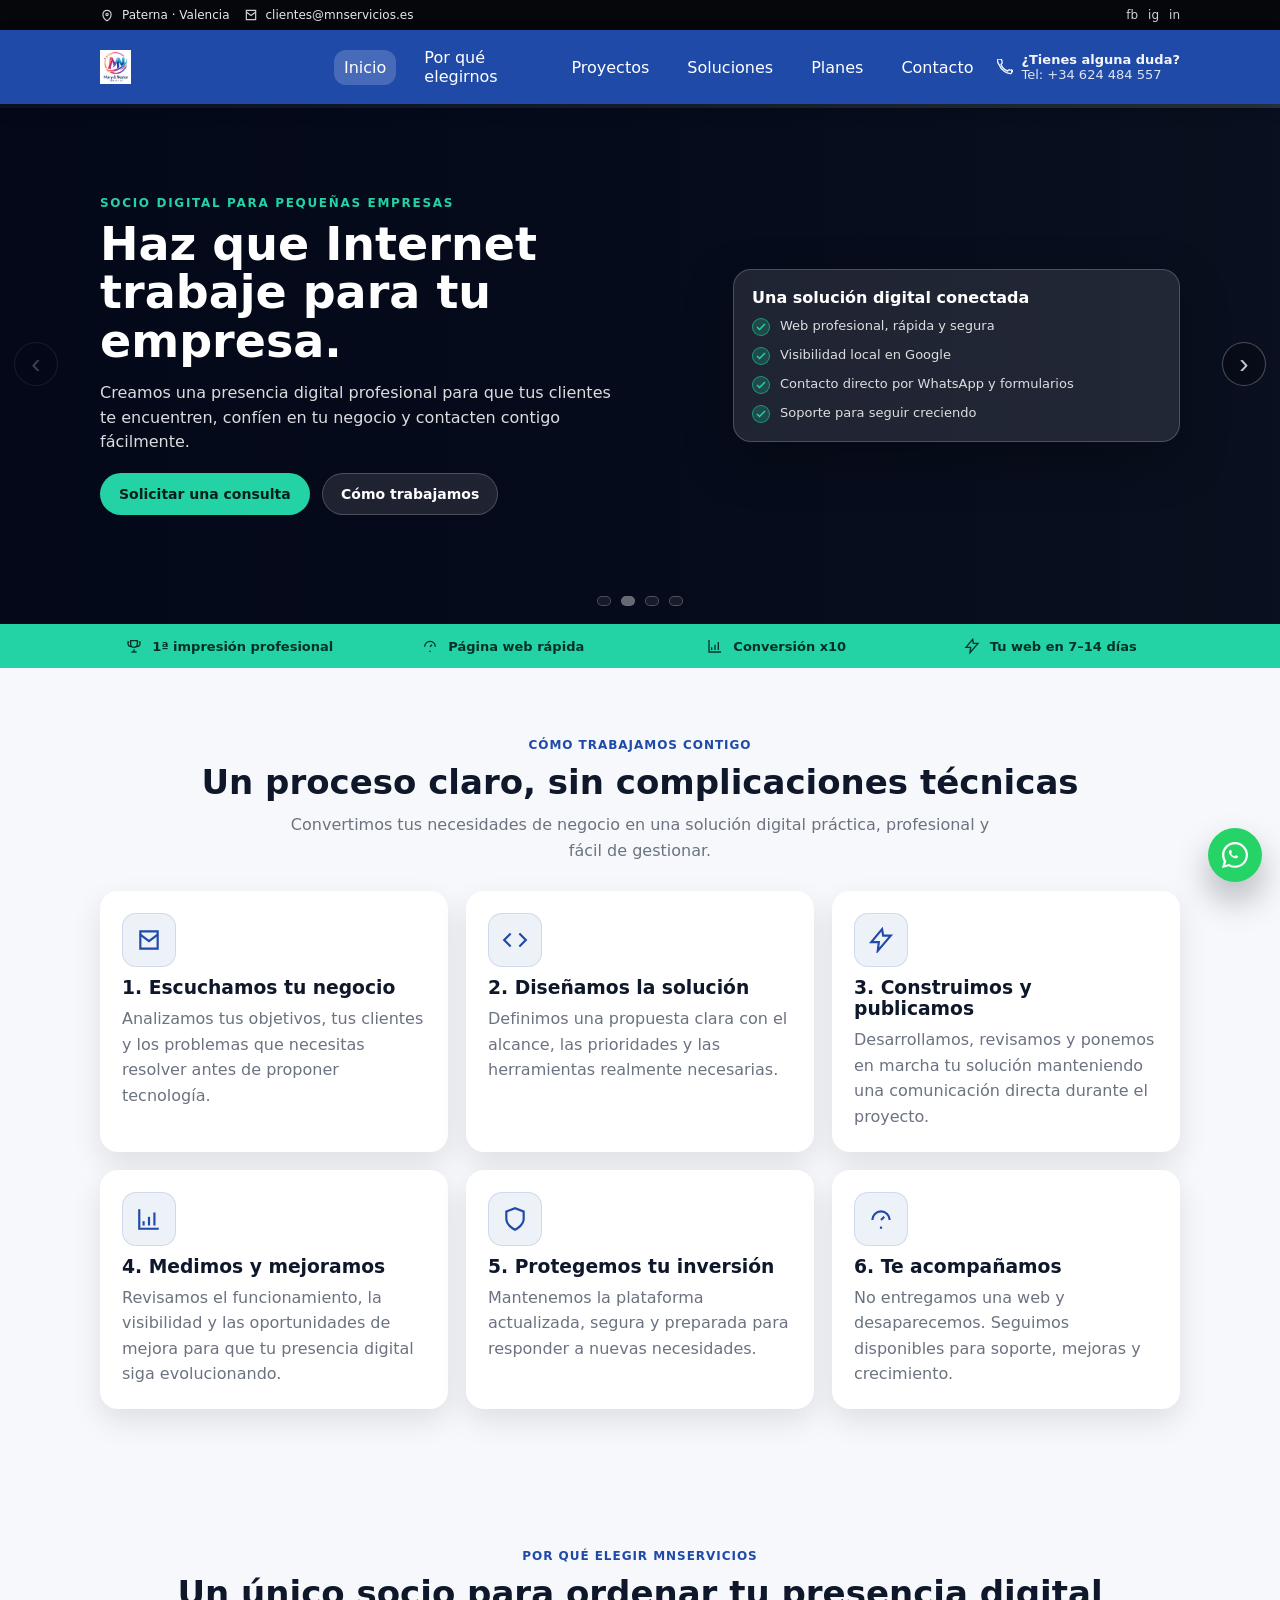
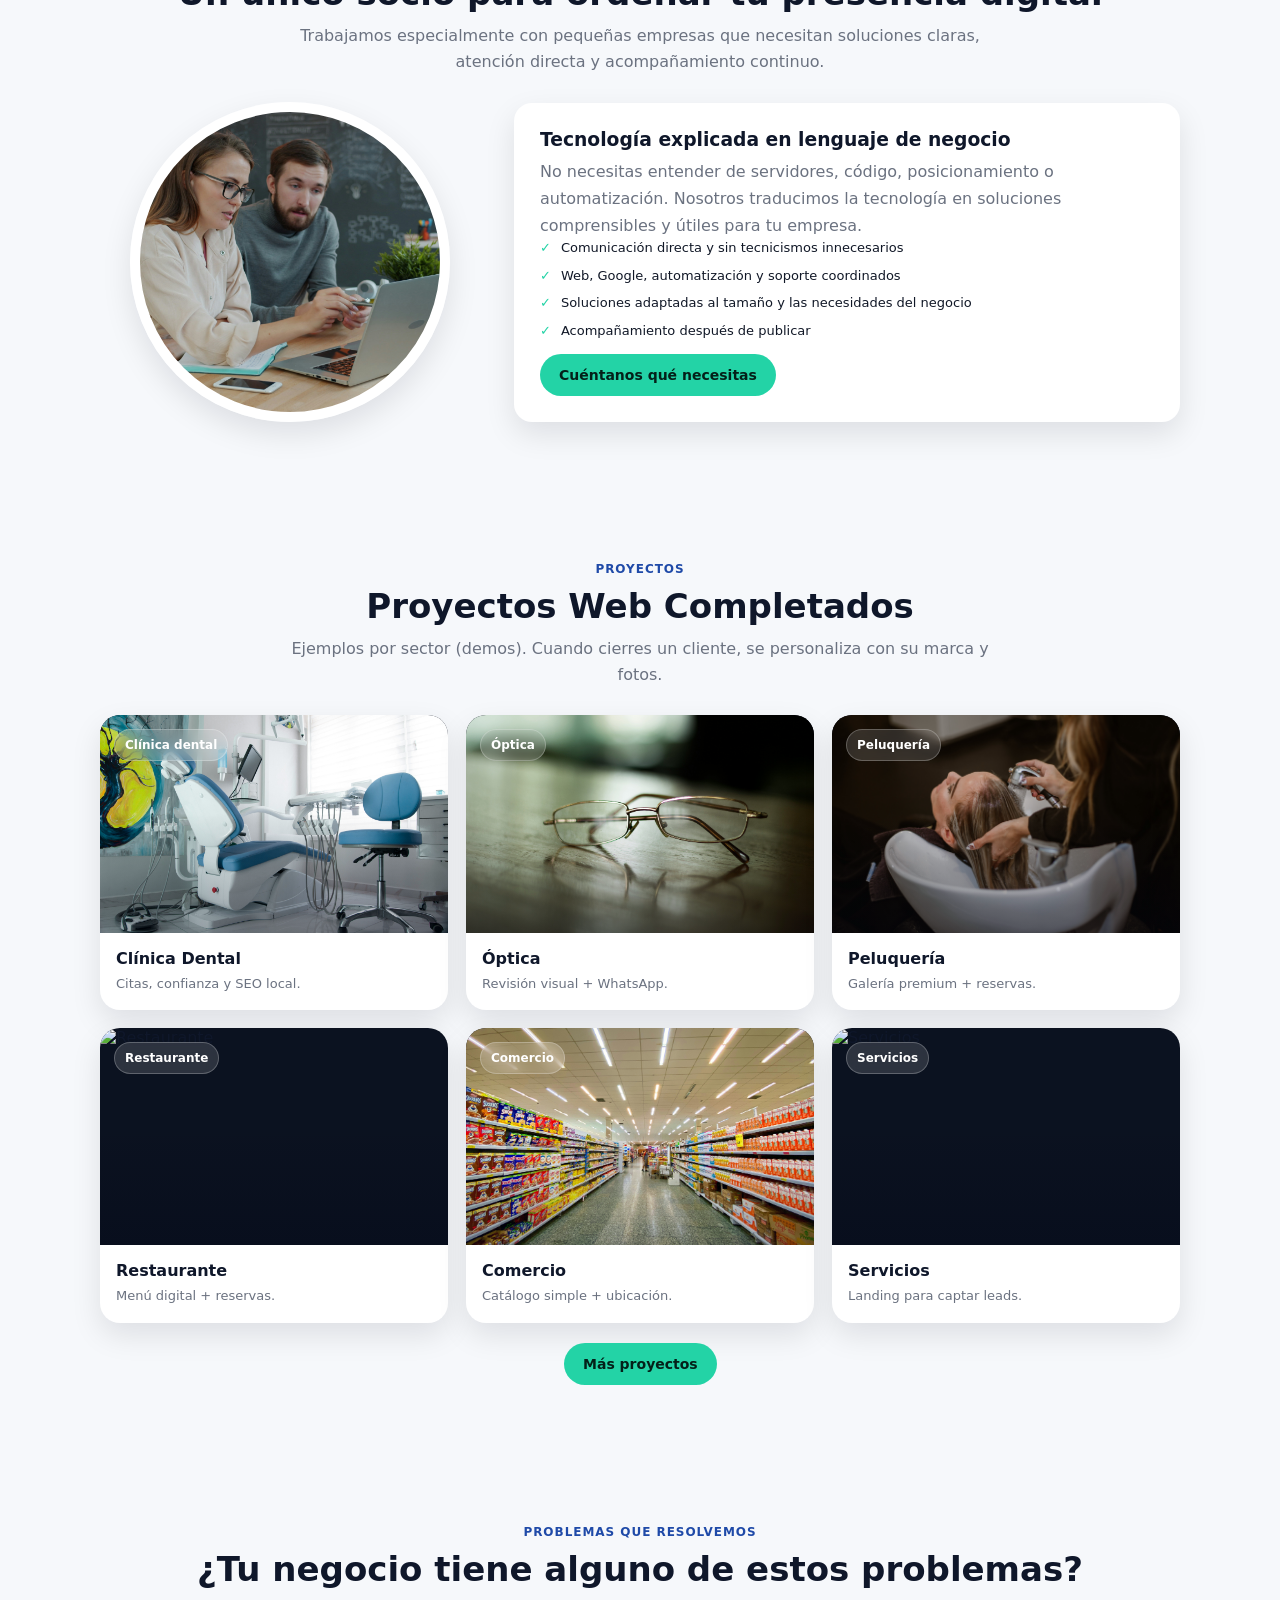
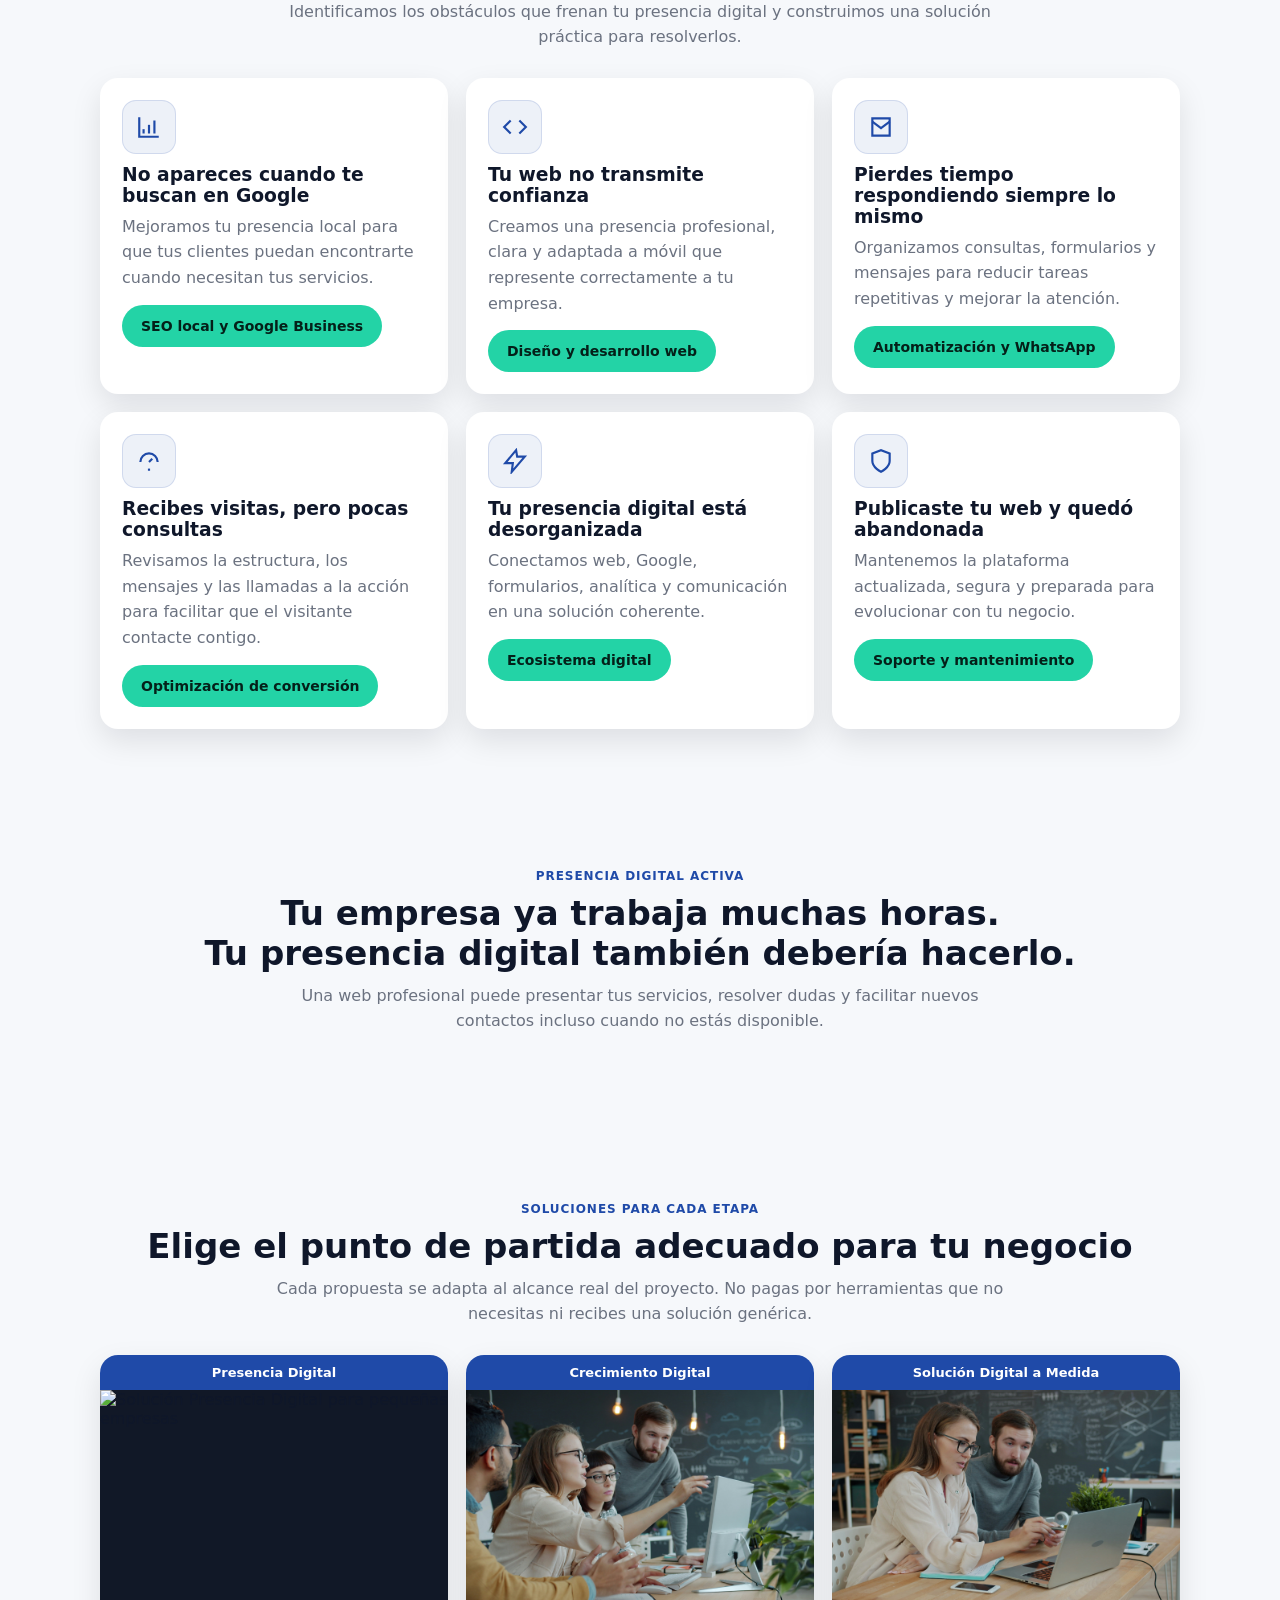
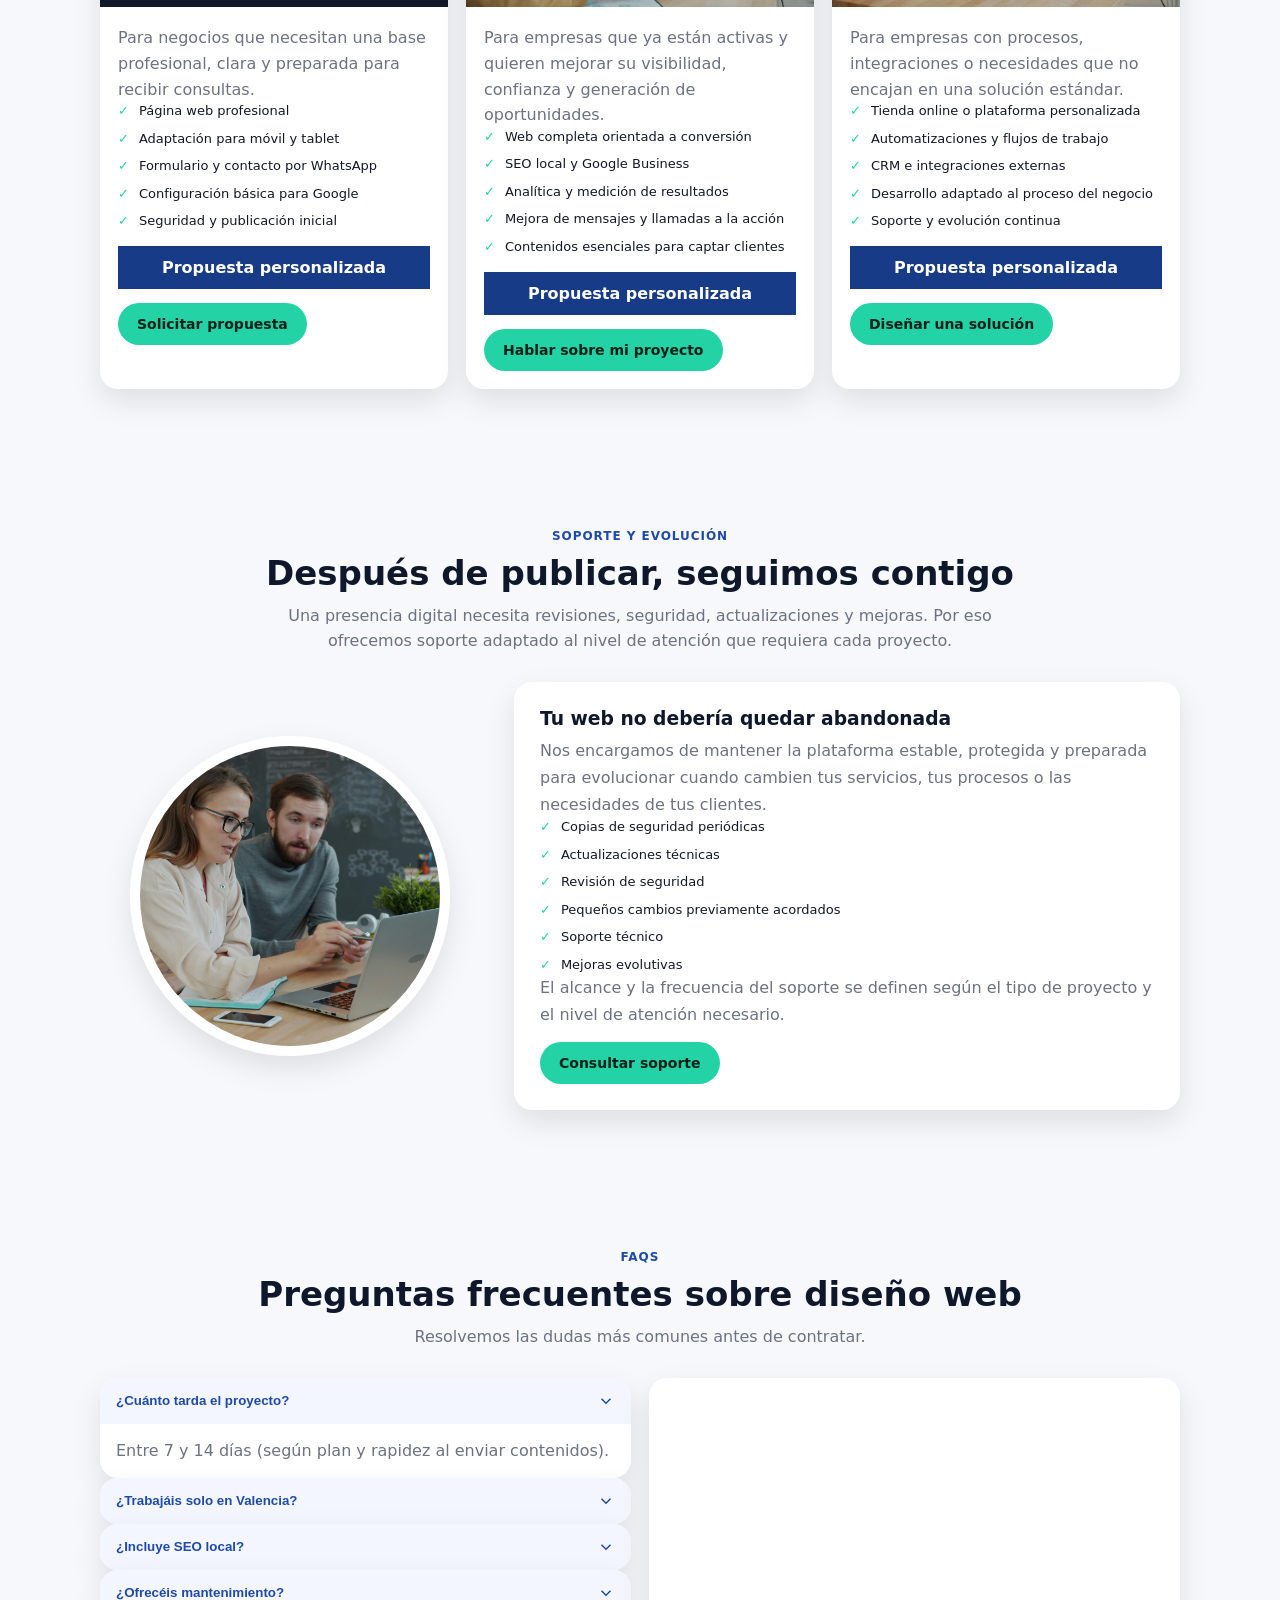
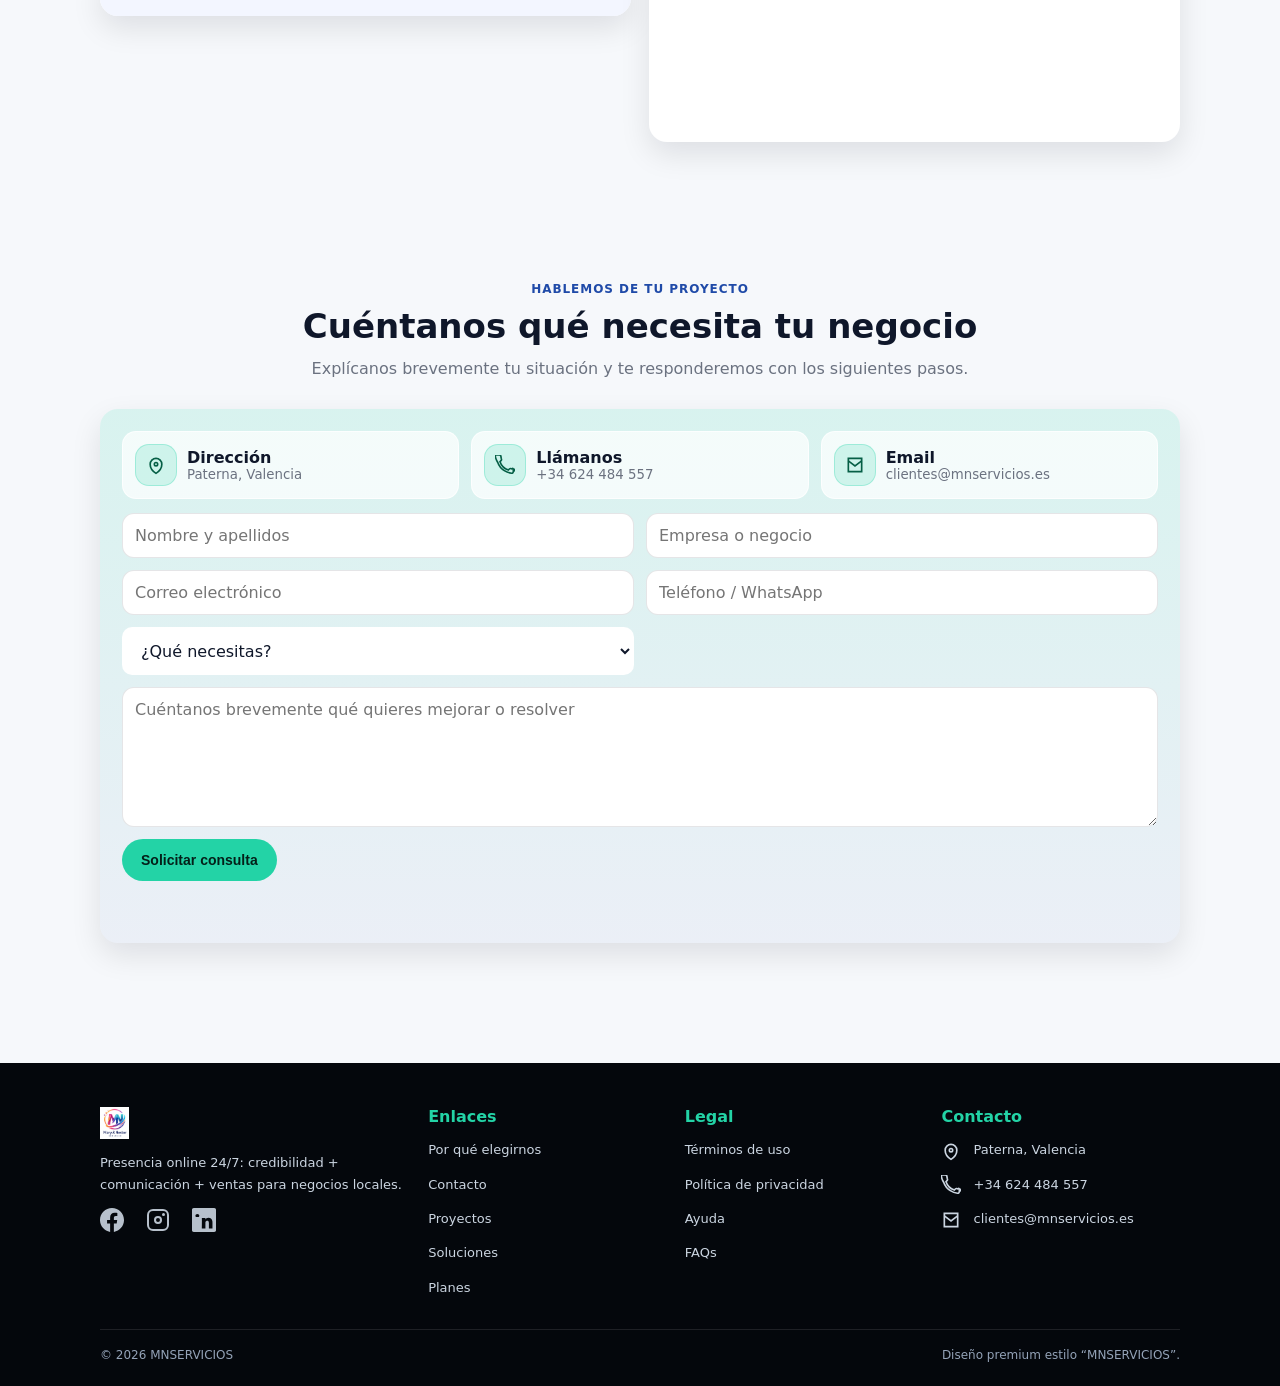
==== commit f1c4566d: "Conecta formulario con API de contactos" ====
--- a/index.html
+++ b/index.html
@@ -628,9 +628,9 @@
   <section class="section" id="contacto">
     <div class="container">
       <div class="title">
-        <div class="eyebrow">Contáctame</div>
-        <h2>Contacto para cualquier duda</h2>
-        <p>Te respondemos en menos de 24 horas.</p>
+        <div class="eyebrow">Hablemos de tu proyecto</div>
+        <h2>Cuéntanos qué necesita tu negocio</h2>
+        <p>Explícanos brevemente tu situación y te responderemos con los siguientes pasos.</p>
       </div>
       <div class="contact">
         <div class="cards">
@@ -657,14 +657,73 @@
             <div><b>Email</b><small><a href="mailto:clientes@mnservicios.es">clientes@mnservicios.es</a></small></div>
           </div>
         </div>
-        <form class="form"
-          onsubmit="event.preventDefault(); alert('Formulario demo. Conéctalo a Formspree / Netlify Forms / backend.');">
-          <input name="nombre" placeholder="Nombre" required="" type="text" />
-          <input name="email" placeholder="Email" required="" type="email" />
-          <input name="proyecto" placeholder="Proyecto (web, SEO, mantenimiento)" type="text" />
-          <input name="telefono" placeholder="Teléfono / WhatsApp" type="text" />
-          <textarea name="mensaje" placeholder="Mensaje"></textarea>
-          <button class="btn primary" type="submit">Enviar Propuesta</button>
+        <form class="form" id="contact-form">
+          <input
+            autocomplete="name"
+            name="nombre"
+            placeholder="Nombre y apellidos"
+            required
+            type="text"
+          />
+
+          <input
+            autocomplete="organization"
+            name="empresa"
+            placeholder="Empresa o negocio"
+            type="text"
+          />
+
+          <input
+            autocomplete="email"
+            name="email"
+            placeholder="Correo electrónico"
+            required
+            type="email"
+          />
+
+          <input
+            autocomplete="tel"
+            name="telefono"
+            placeholder="Teléfono / WhatsApp"
+            type="tel"
+          />
+
+          <select name="servicio">
+            <option value="">¿Qué necesitas?</option>
+            <option value="Nueva página web">Nueva página web</option>
+            <option value="Mejorar una web existente">Mejorar una web existente</option>
+            <option value="SEO local y Google Business">SEO local y Google Business</option>
+            <option value="Automatización">Automatización</option>
+            <option value="Tienda online">Tienda online</option>
+            <option value="Soporte y mantenimiento">Soporte y mantenimiento</option>
+            <option value="No estoy seguro">No estoy seguro</option>
+          </select>
+
+          <textarea
+            name="mensaje"
+            placeholder="Cuéntanos brevemente qué quieres mejorar o resolver"
+            required
+          ></textarea>
+
+          <input
+            aria-hidden="true"
+            autocomplete="off"
+            class="form-honeypot"
+            name="website"
+            tabindex="-1"
+            type="text"
+          />
+
+          <button class="btn primary" type="submit">
+            Solicitar consulta
+          </button>
+
+          <p
+            aria-live="polite"
+            class="form-status"
+            data-form-status
+            role="status"
+          ></p>
         </form>
       </div>
     </div>
--- a/styles.css
+++ b/styles.css
@@ -584,3 +584,43 @@
   opacity: 1;
   transform: translateY(0);
 }
+
+
+.form select {
+  width: 100%;
+  min-height: 48px;
+  padding: 12px 14px;
+  border: 1px solid rgba(255, 255, 255, .14);
+  border-radius: 10px;
+  background: var(--card);
+  color: inherit;
+  font: inherit;
+}
+
+.form-honeypot {
+  position: absolute !important;
+  left: -9999px !important;
+  width: 1px !important;
+  height: 1px !important;
+  opacity: 0 !important;
+  pointer-events: none !important;
+}
+
+.form-status {
+  min-height: 24px;
+  margin: 4px 0 0;
+  font-size: .95rem;
+}
+
+.form-status.is-success {
+  color: #24c784;
+}
+
+.form-status.is-error {
+  color: #ff6b6b;
+}
+
+.form button:disabled {
+  cursor: wait;
+  opacity: .7;
+}
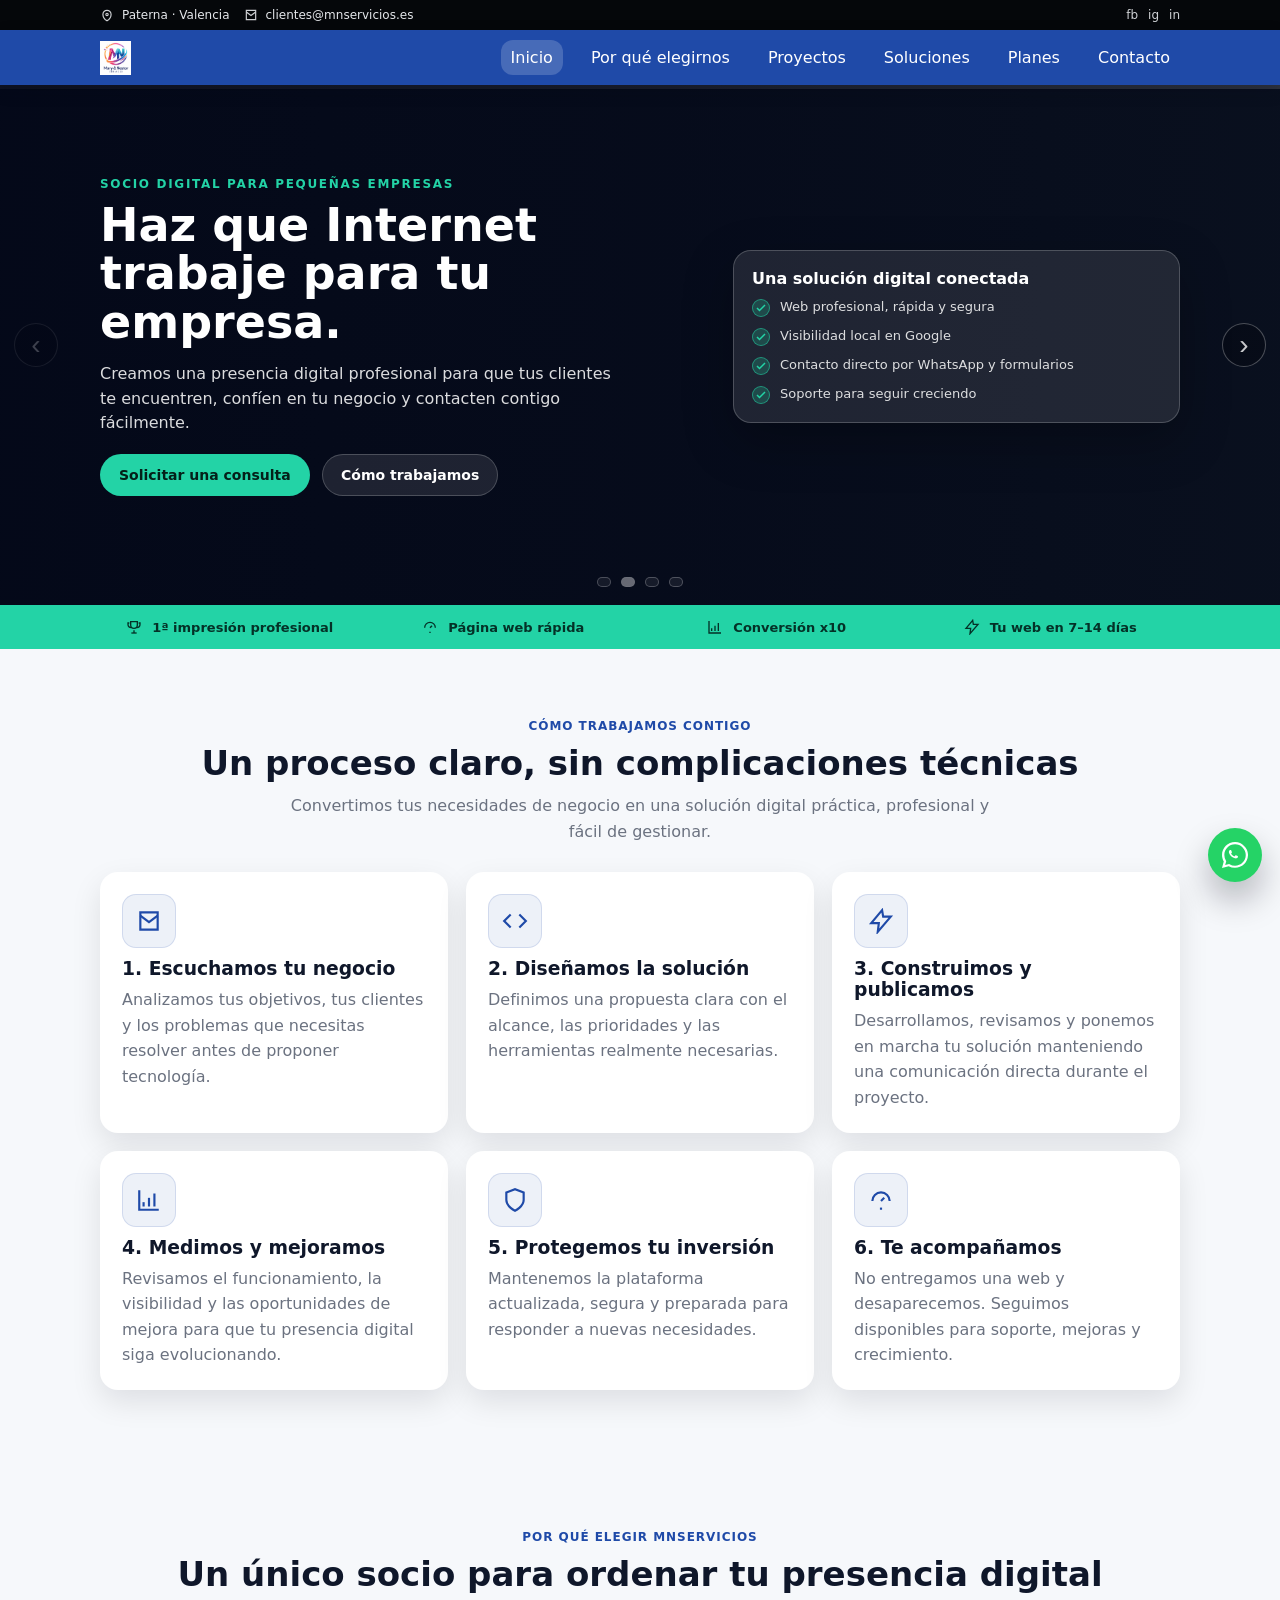
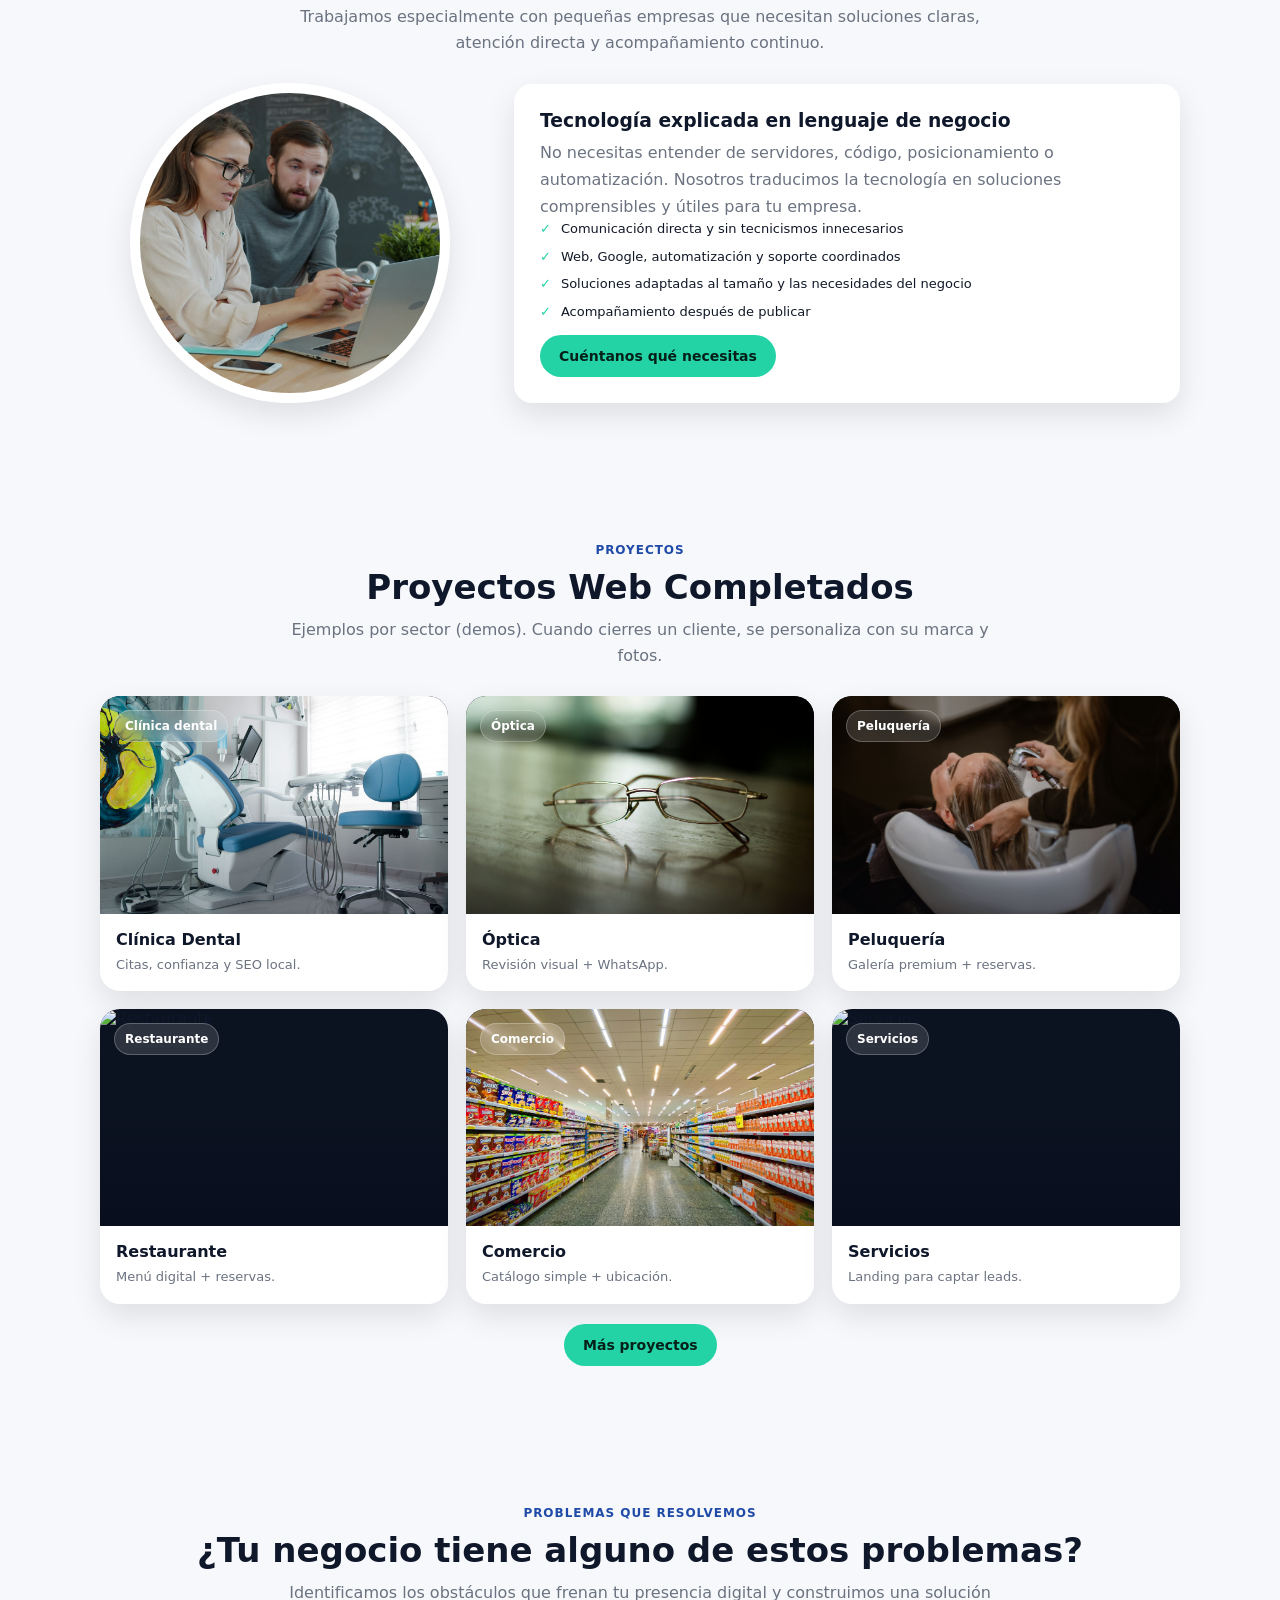
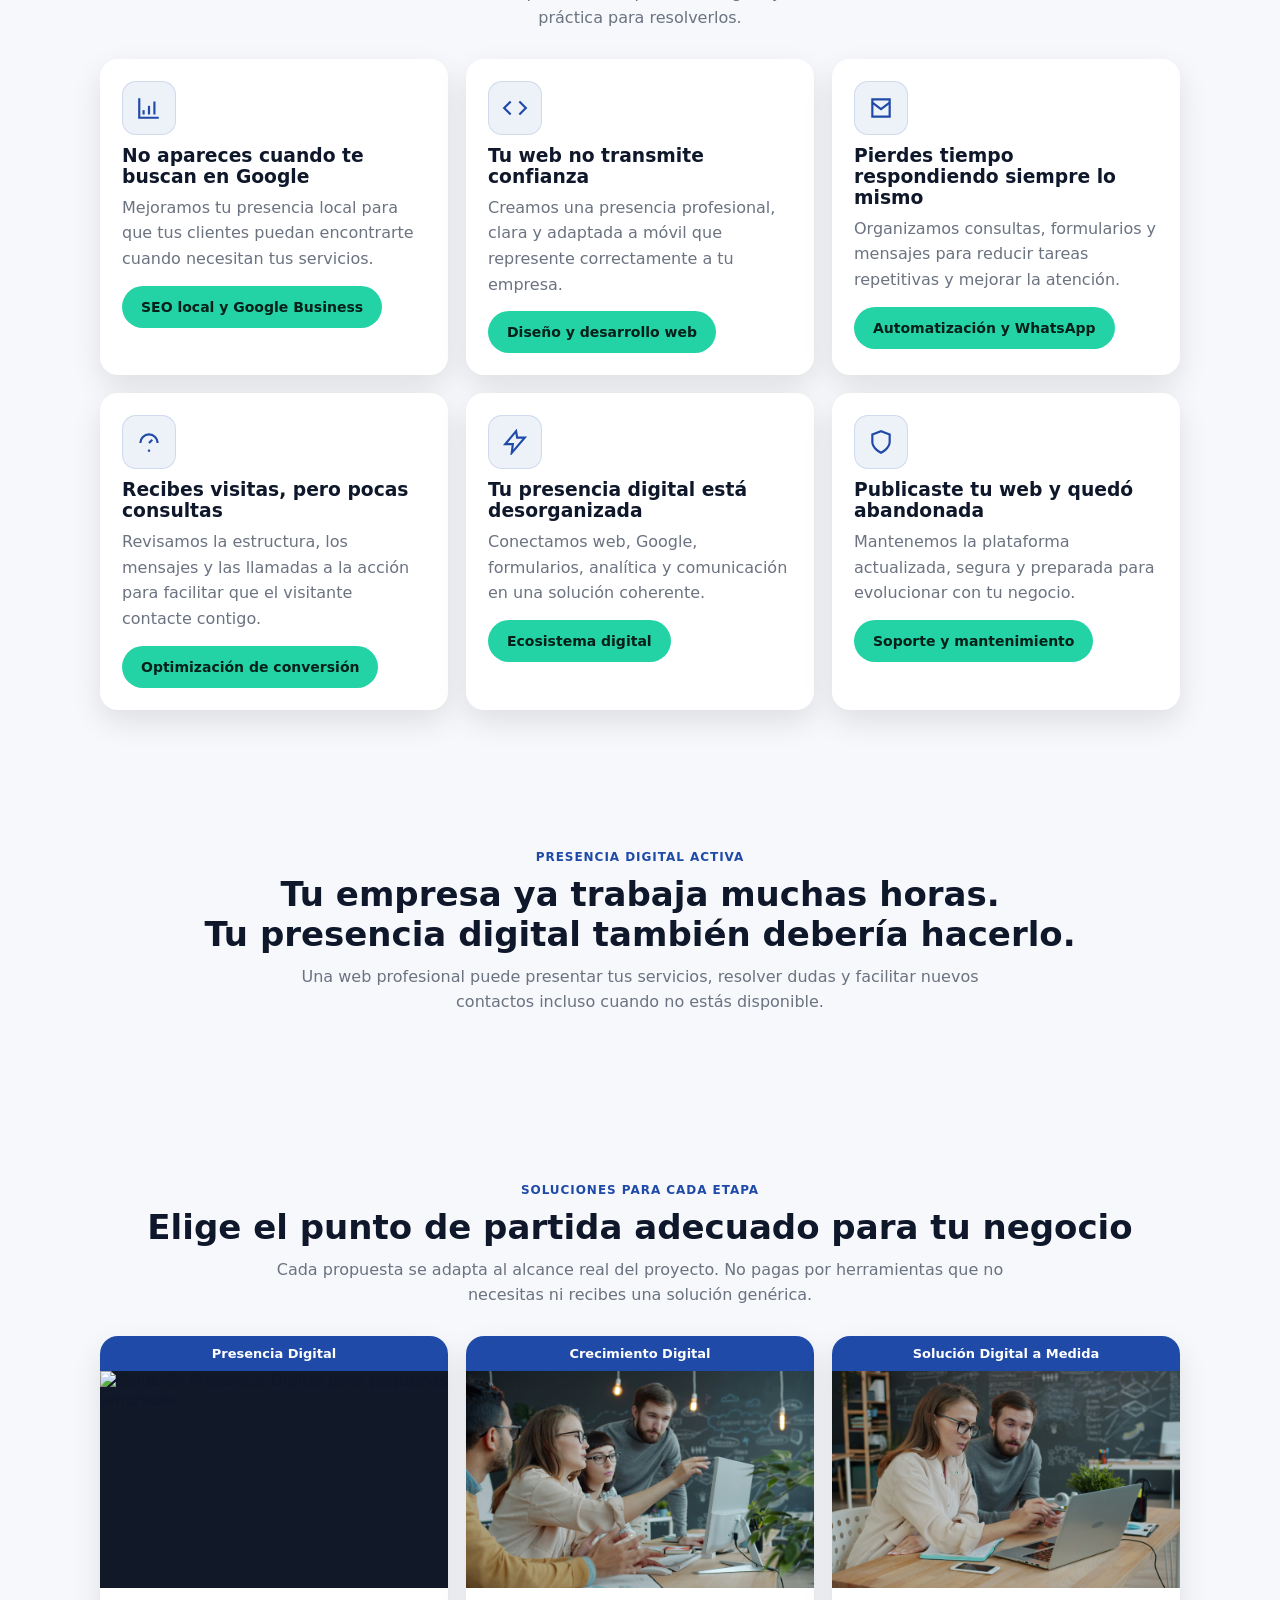
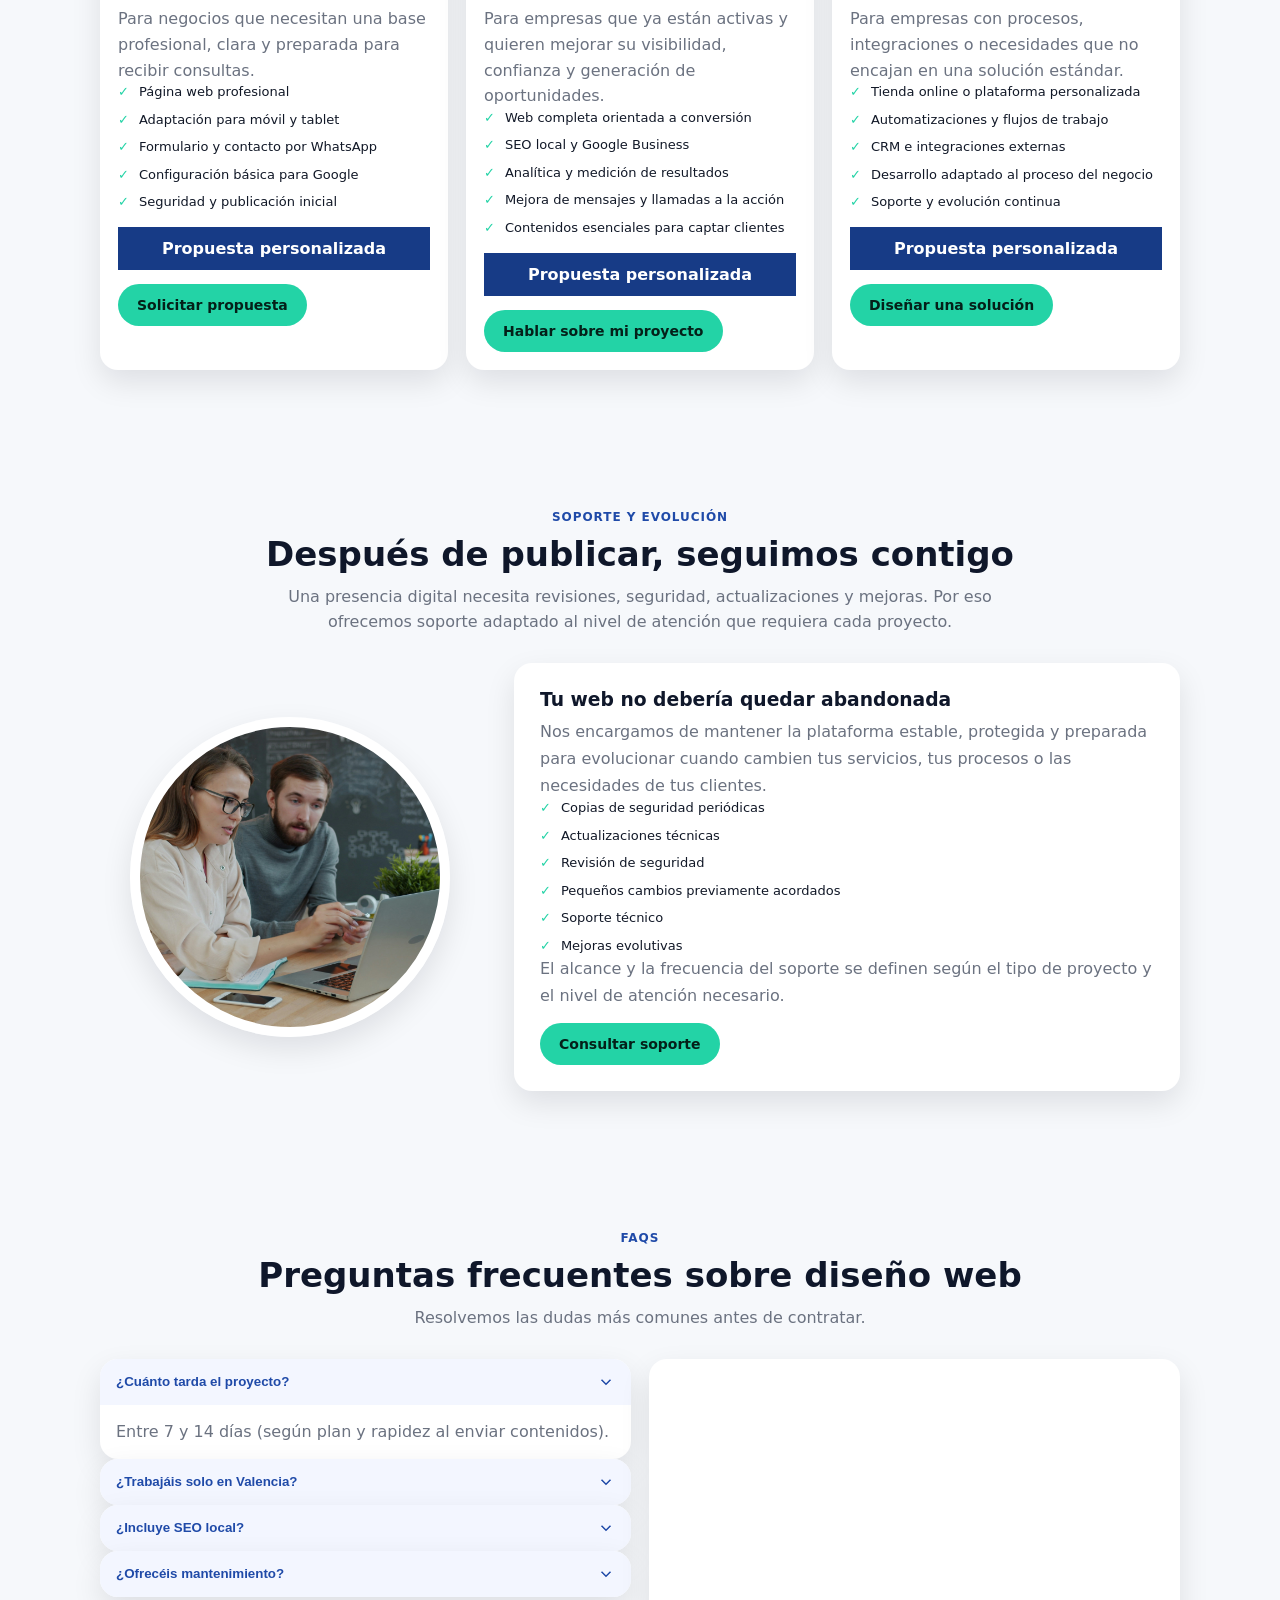
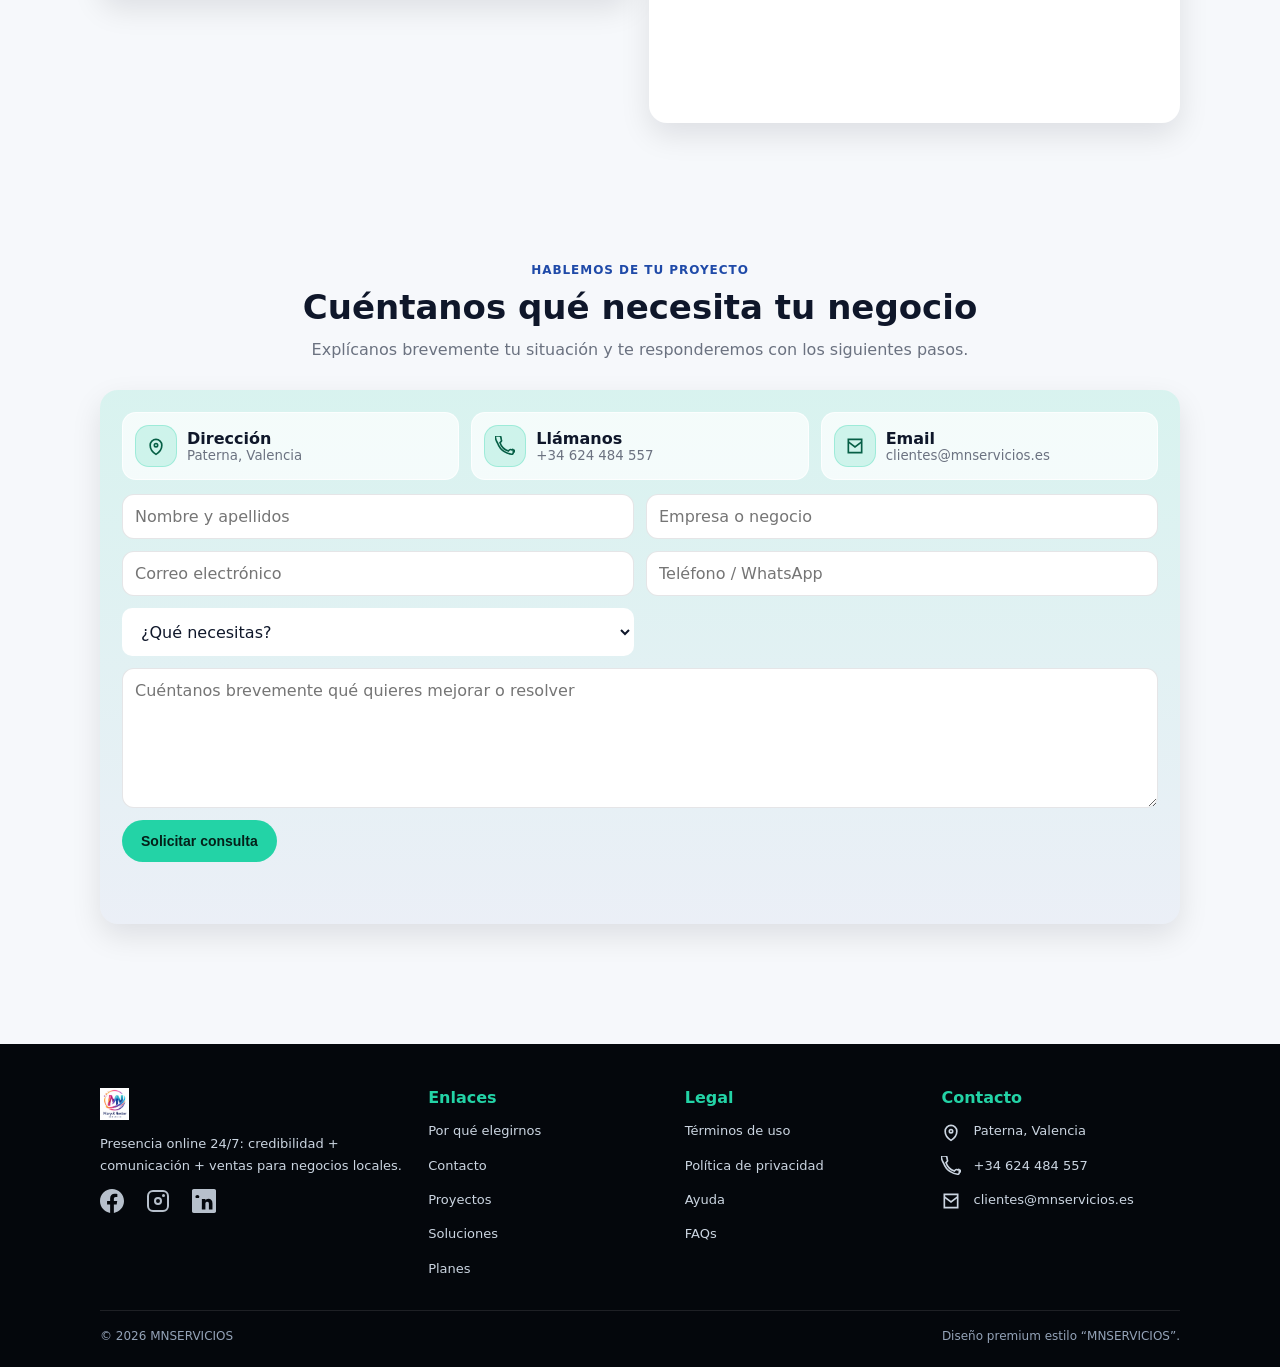
==== commit a9720724: "Elimina teléfono del encabezado" ====
--- a/index.html
+++ b/index.html
@@ -84,14 +84,6 @@
           <a href="#planes">Planes</a>
           <a href="#contacto">Contacto</a>
         </nav>
-        <div class="cta-mini">
-          <div class="tel"><svg fill="none" stroke="currentColor" stroke-width="2" viewbox="0 0 24 24">
-              <path
-                d="M22 16.9v3a2 2 0 0 1-2.2 2 19.8 19.8 0 0 1-8.6-3.1A19.5 19.5 0 0 1 3.2 8.7 19.8 19.8 0 0 1 .1.1 2 2 0 0 1 2.1 0h3a2 2 0 0 1 2 1.7c.1 1 .3 2 .6 3a2 2 0 0 1-.5 2.1L6 8a16 16 0 0 0 10 10l1.2-1.2a2 2 0 0 1 2.1-.5c1 .3 2 .5 3 .6a2 2 0 0 1 1.7 2z">
-              </path>
-            </svg> <span><b>¿Tienes alguna duda?</b><br /><span style="opacity:.9">Tel: +34 624 484 557</span></span>
-          </div>
-        </div>
         <button aria-label="Abrir menú" class="burger" data-burger="">
           <svg fill="none" stroke="currentColor" stroke-width="2" viewbox="0 0 24 24">
             <path d="M3 6h18"></path>
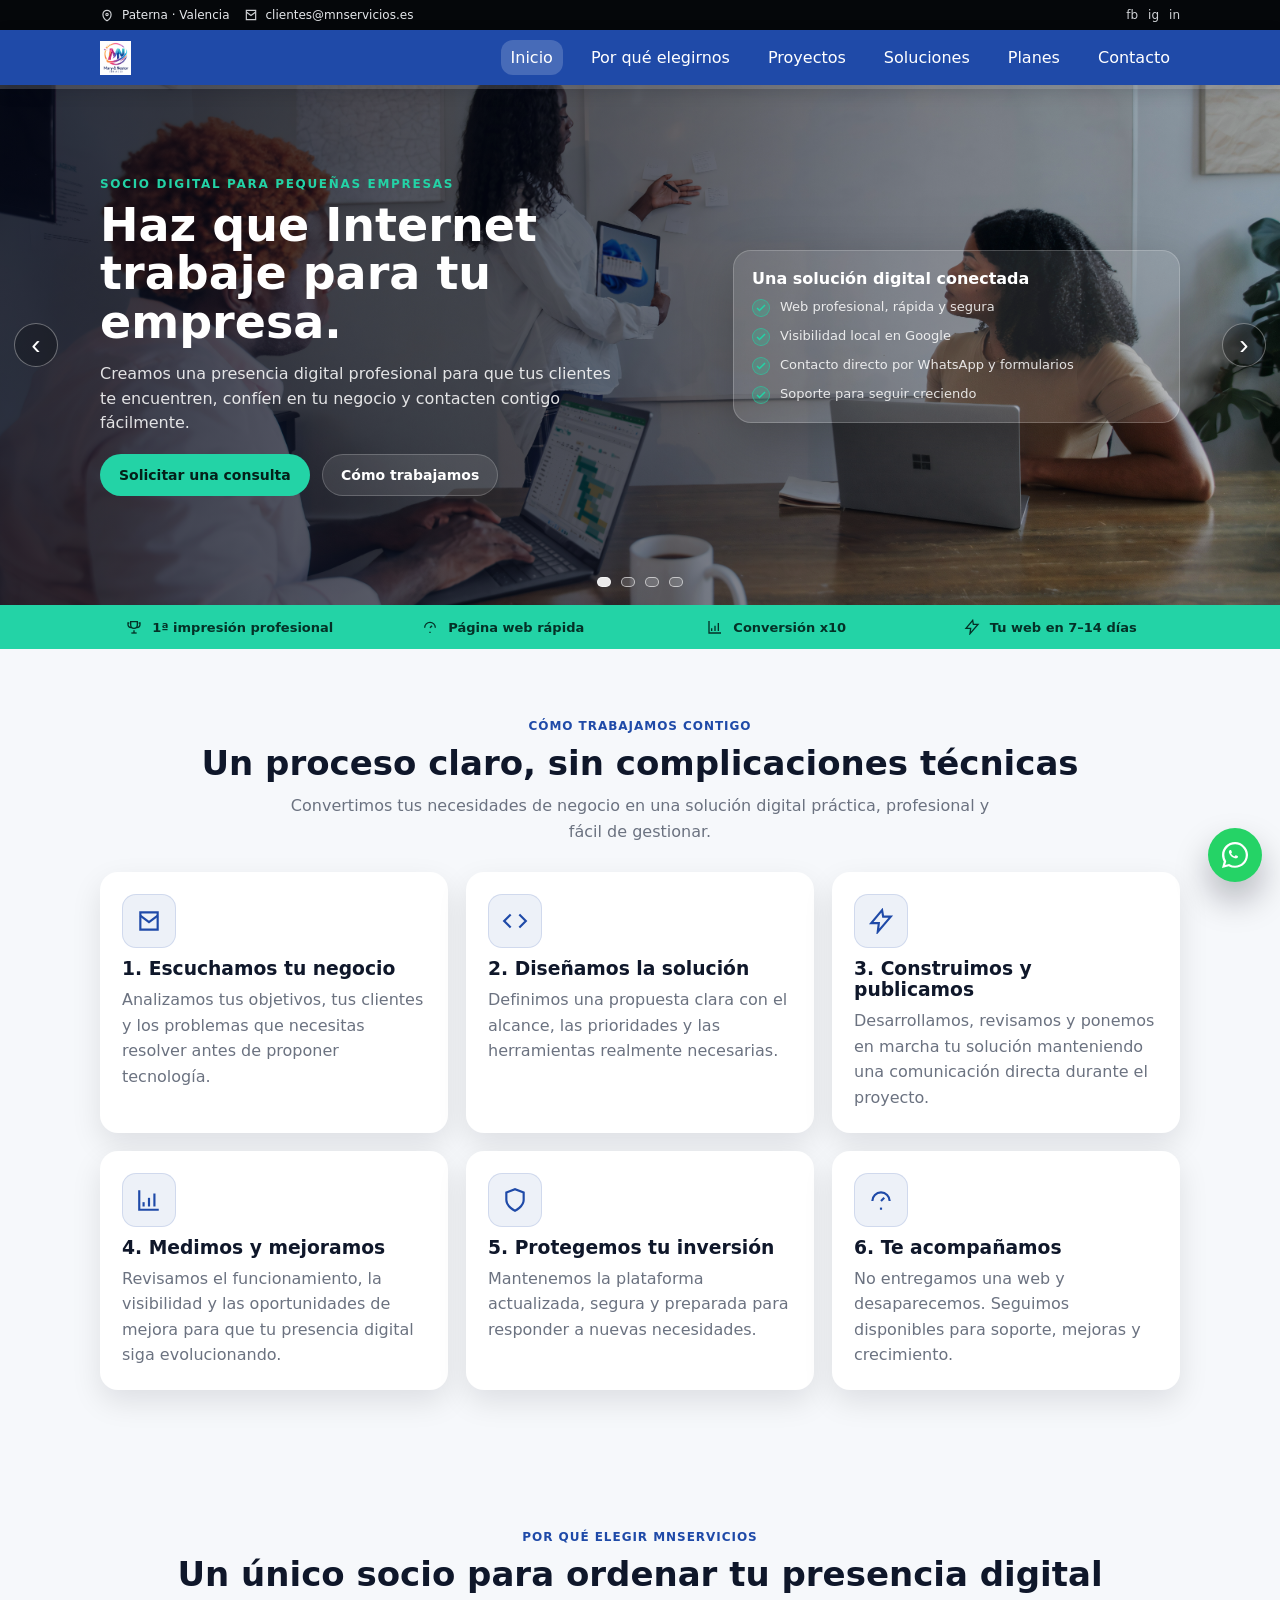
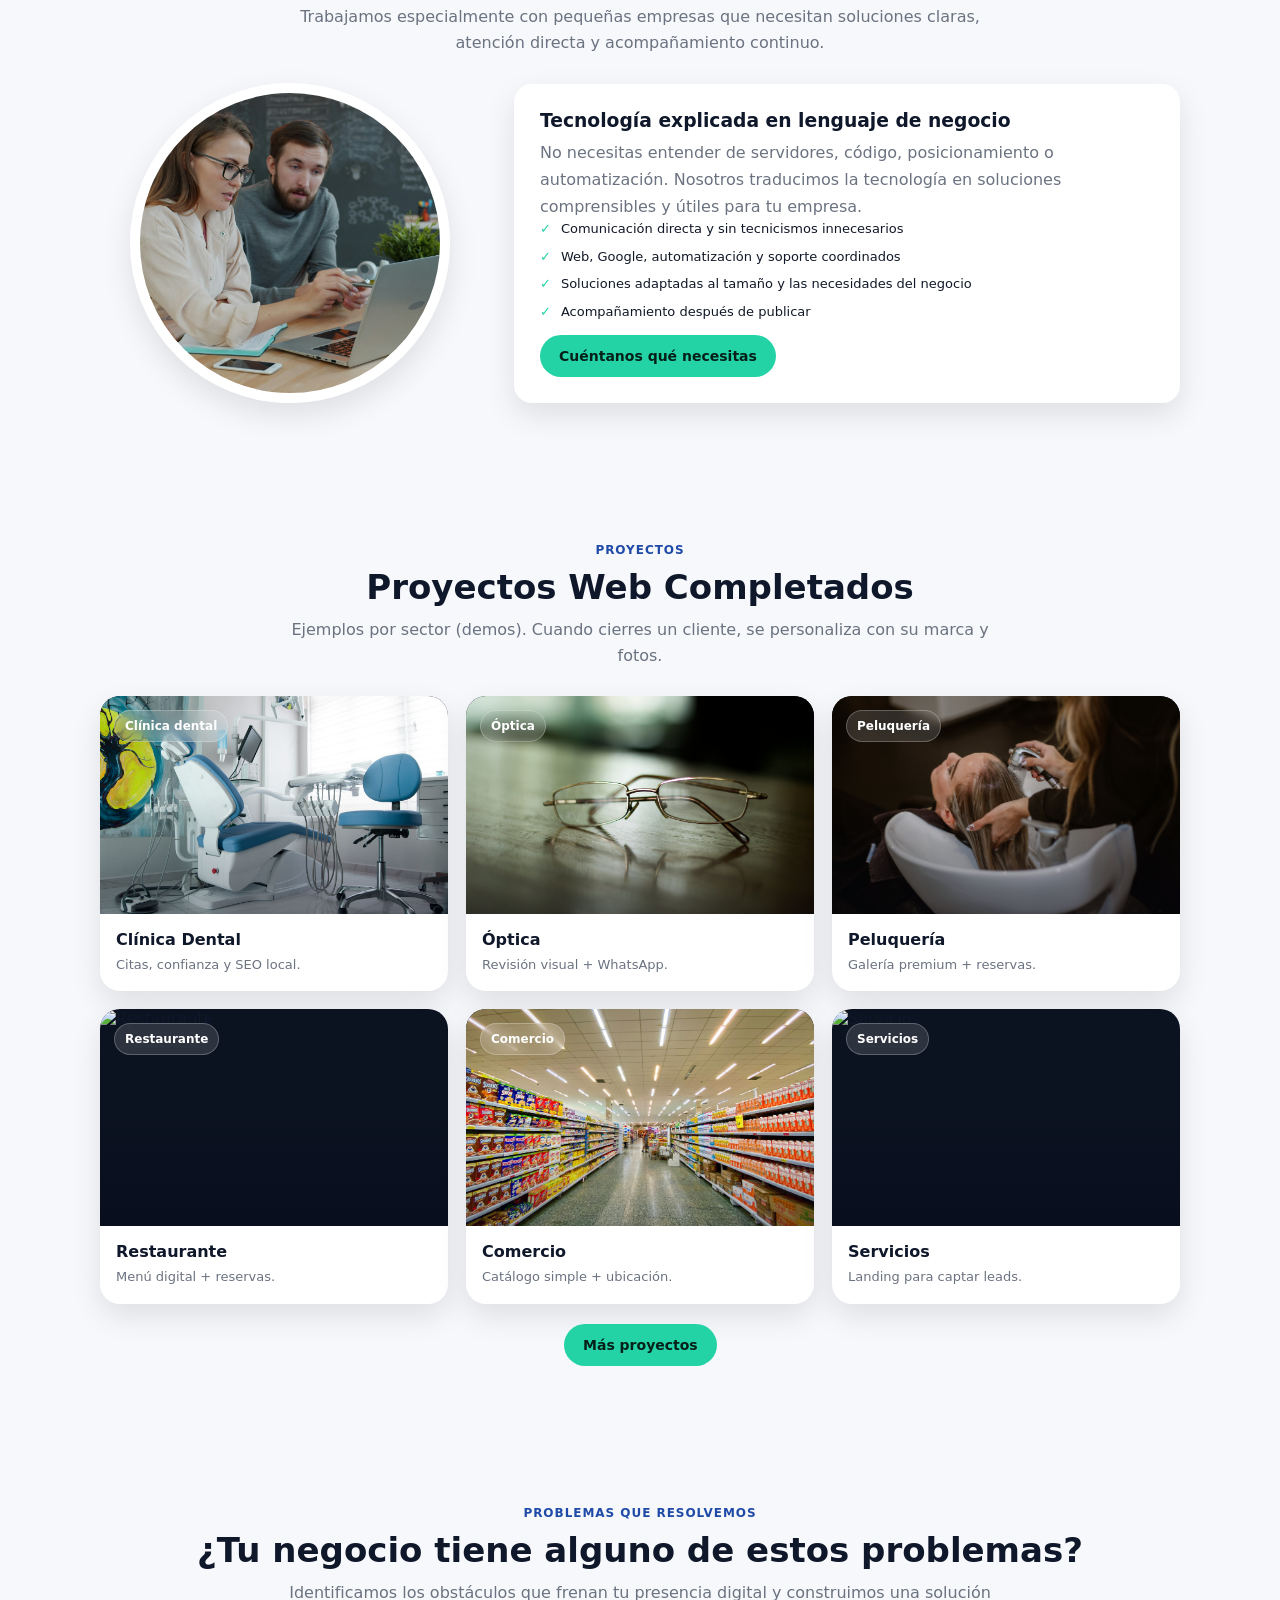
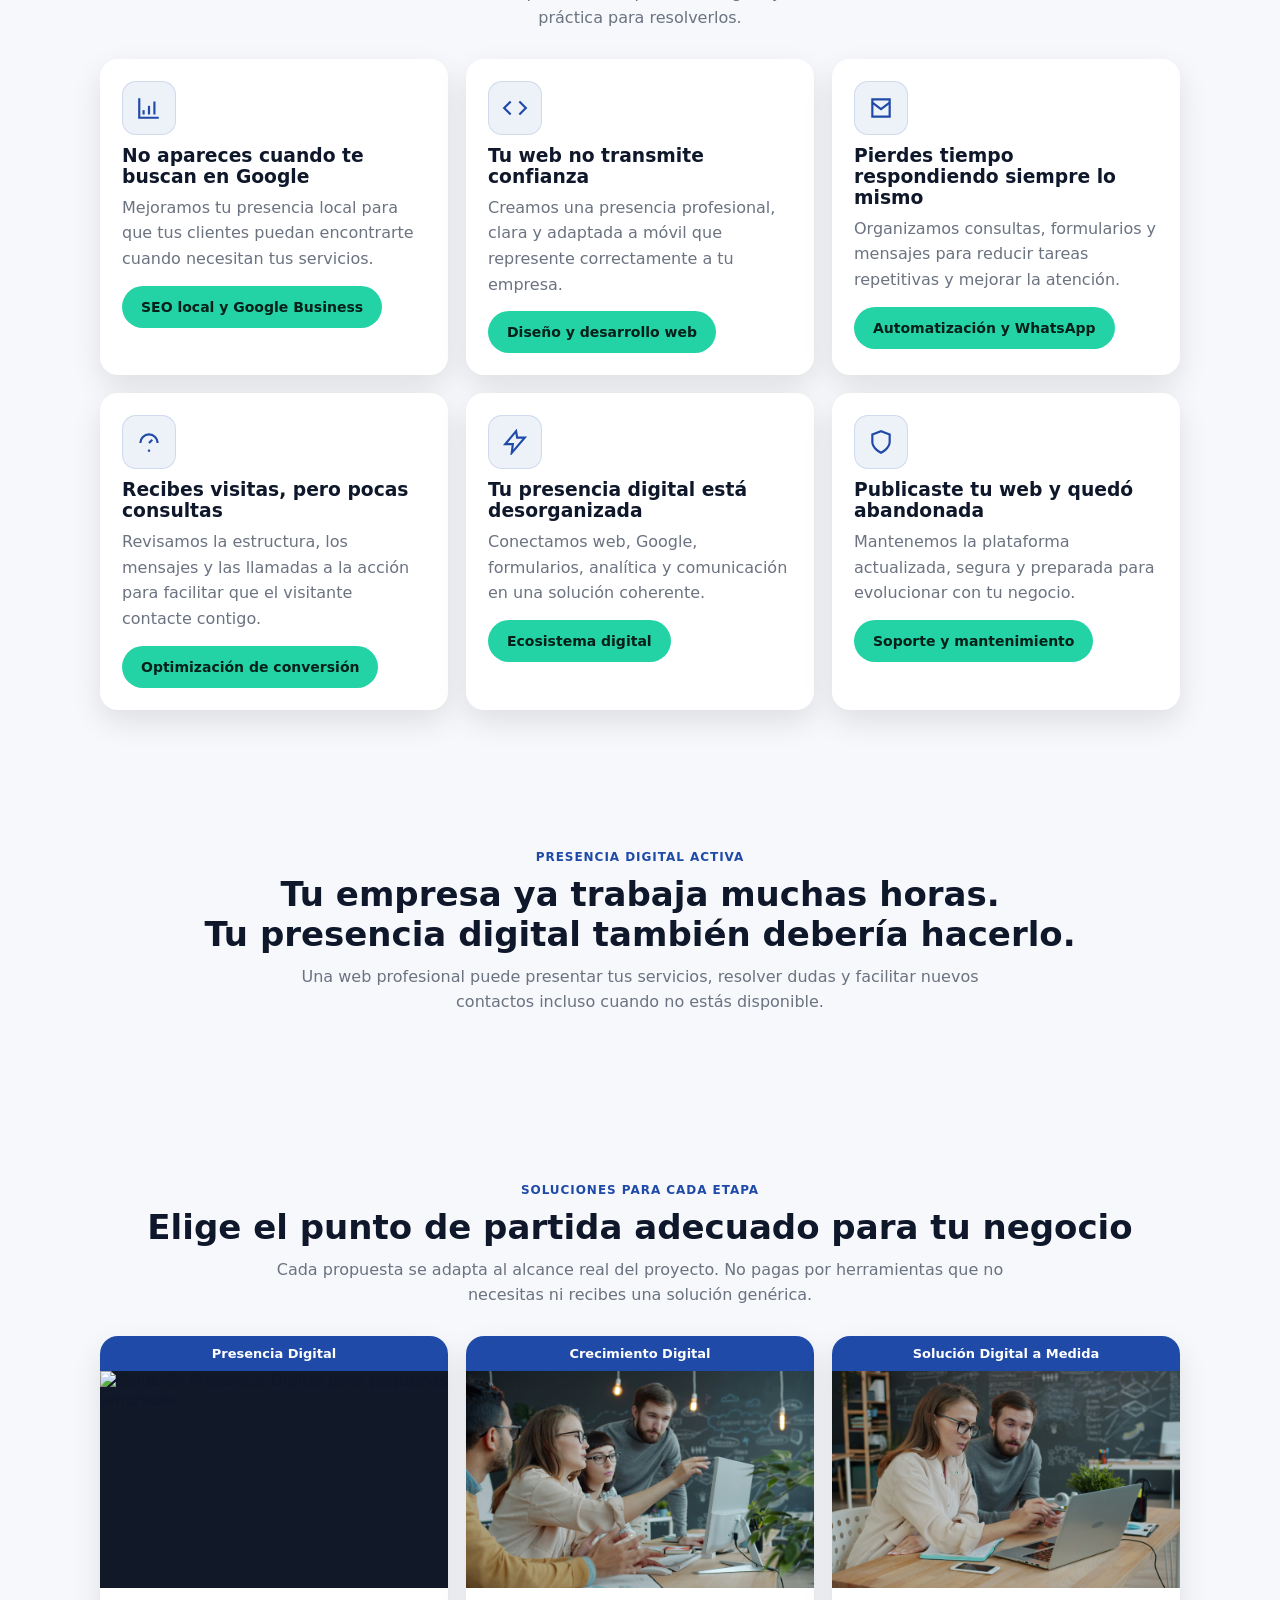
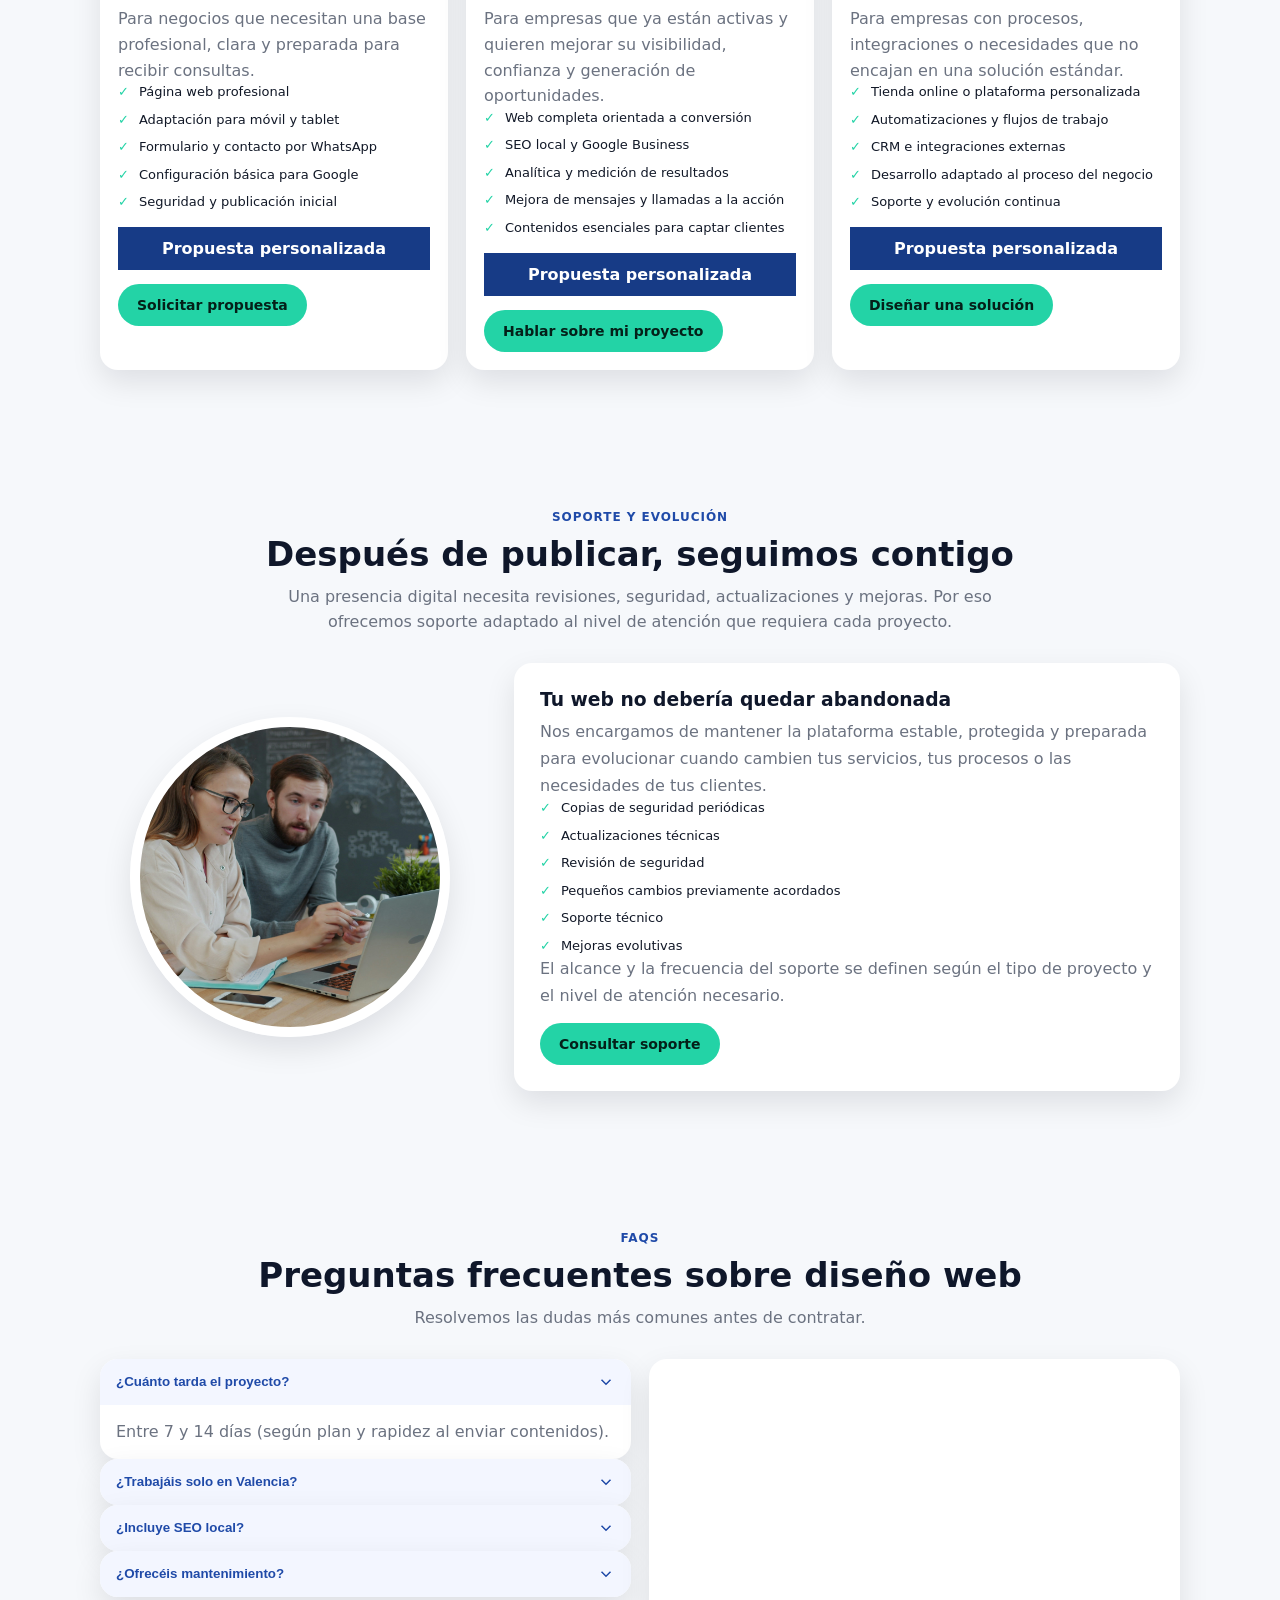
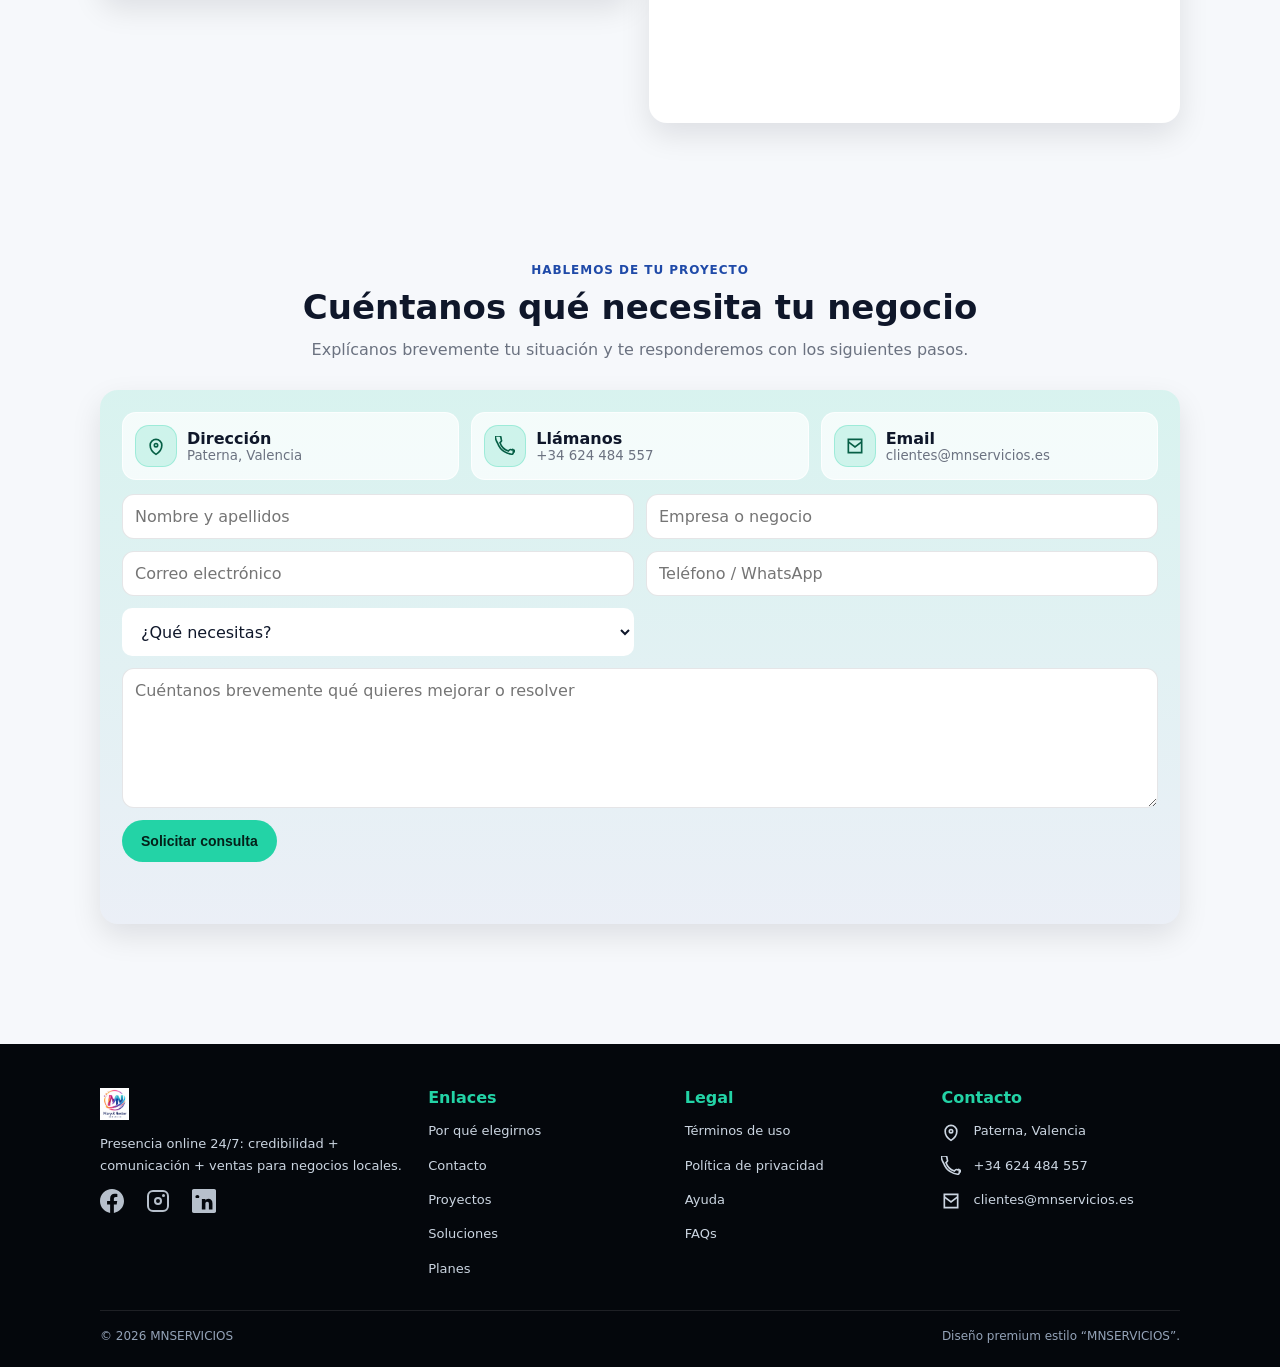
==== commit e2aee4c9: "Corrige botones de navegación del carrusel" ====
--- a/index.html
+++ b/index.html
@@ -1,4 +1,4 @@
-<!DOCTYPE html>
+﻿<!DOCTYPE html>
 
 <html lang="es">
 
@@ -13,7 +13,7 @@
   <meta name="author" content="MNSERVICIOS">
   <meta name="robots" content="index, follow">
   <link href="assets/mary-services.png" rel="icon" />
-  <link href="styles.css?v=20260224" rel="stylesheet" />
+  <link href="styles.css?v=20260724" rel="stylesheet" />
   <link href="https://mnservicios.es/" rel="canonical" />
   <meta content="index,follow,max-image-preview:large" name="robots" />
   <meta content="website" property="og:type" />
@@ -803,4 +803,4 @@
   <script src="app.js?v=20260224"></script>
 </body>
 
-</html>+</html>
--- a/styles.css
+++ b/styles.css
@@ -465,7 +465,7 @@
 
 /* Hero slider */
 .hero{ position:relative; overflow:hidden; }
-.hero-slider{ position:absolute; inset:0; z-index:0; }
+.hero-slider{ position:absolute; inset:0; }
 .hero-slider .slides{ position:absolute; inset:0; }
 .hero-slider .slide{
   position:absolute; inset:0;
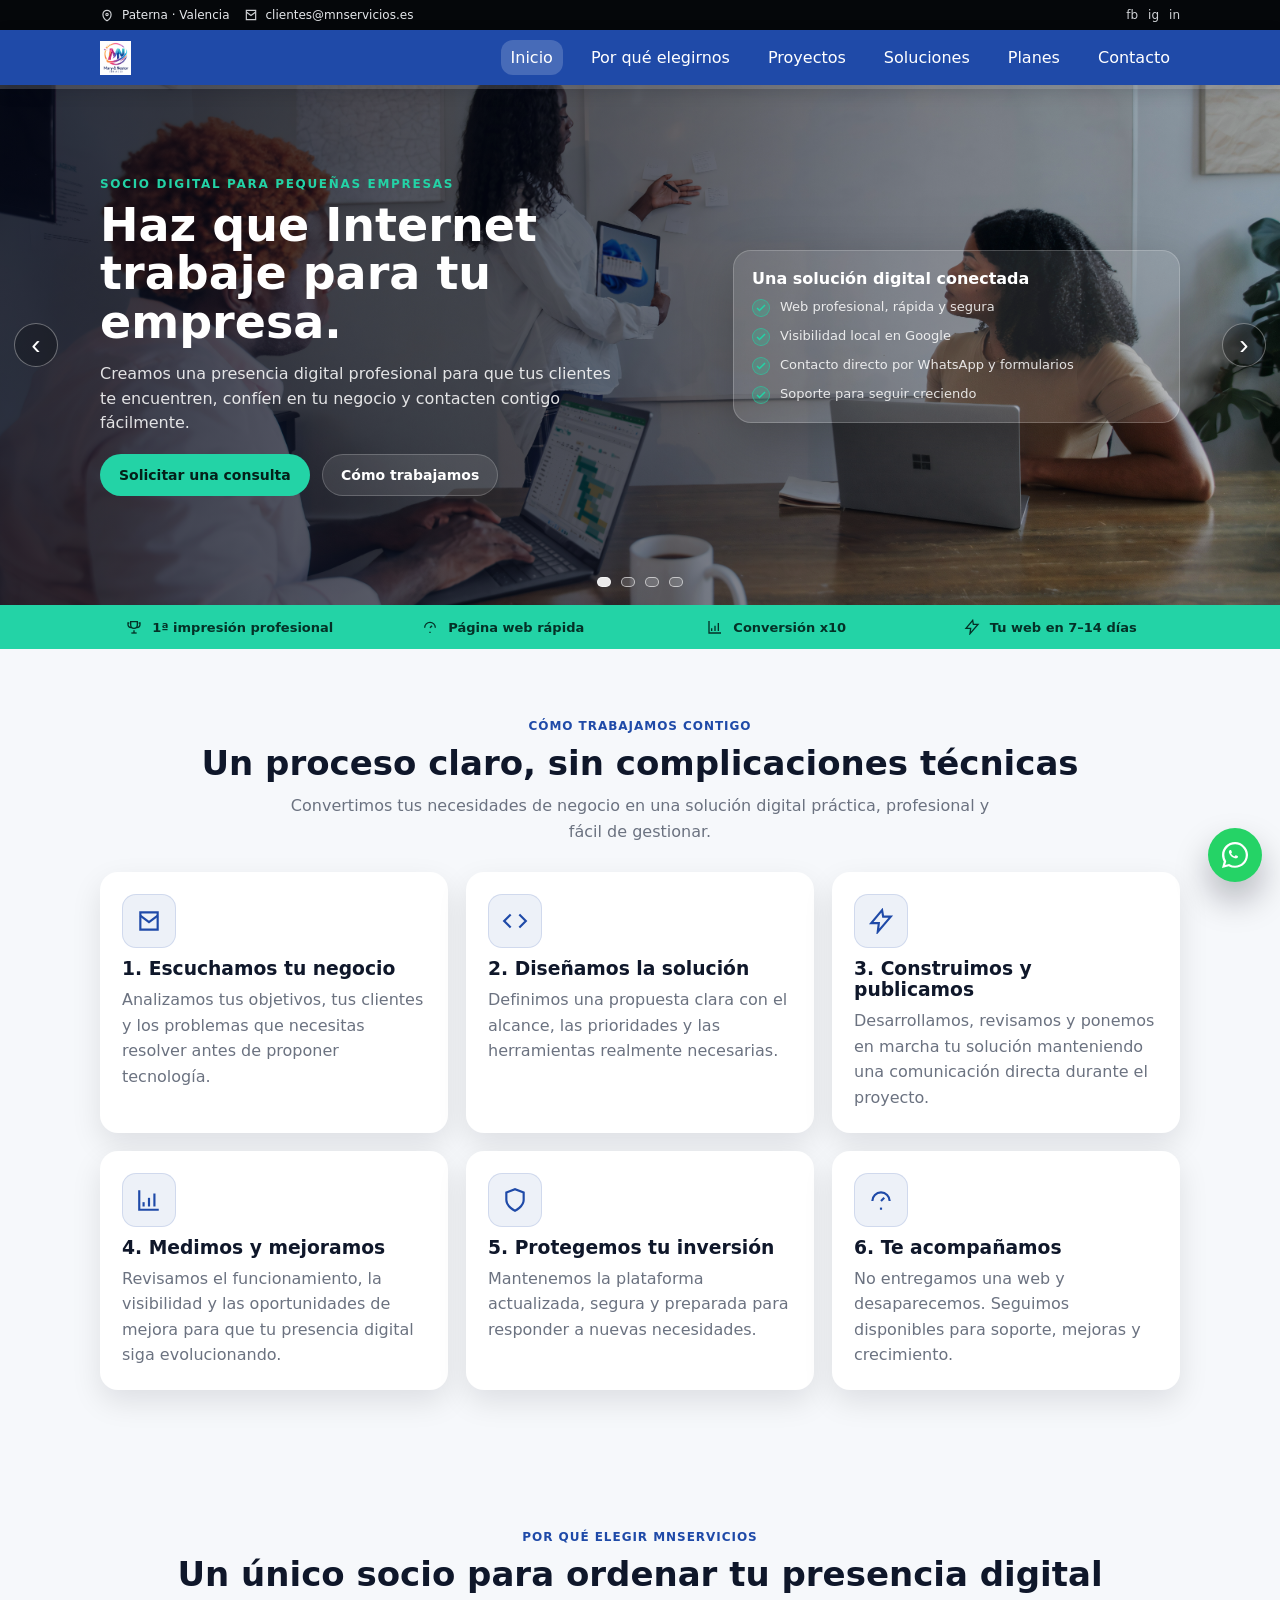
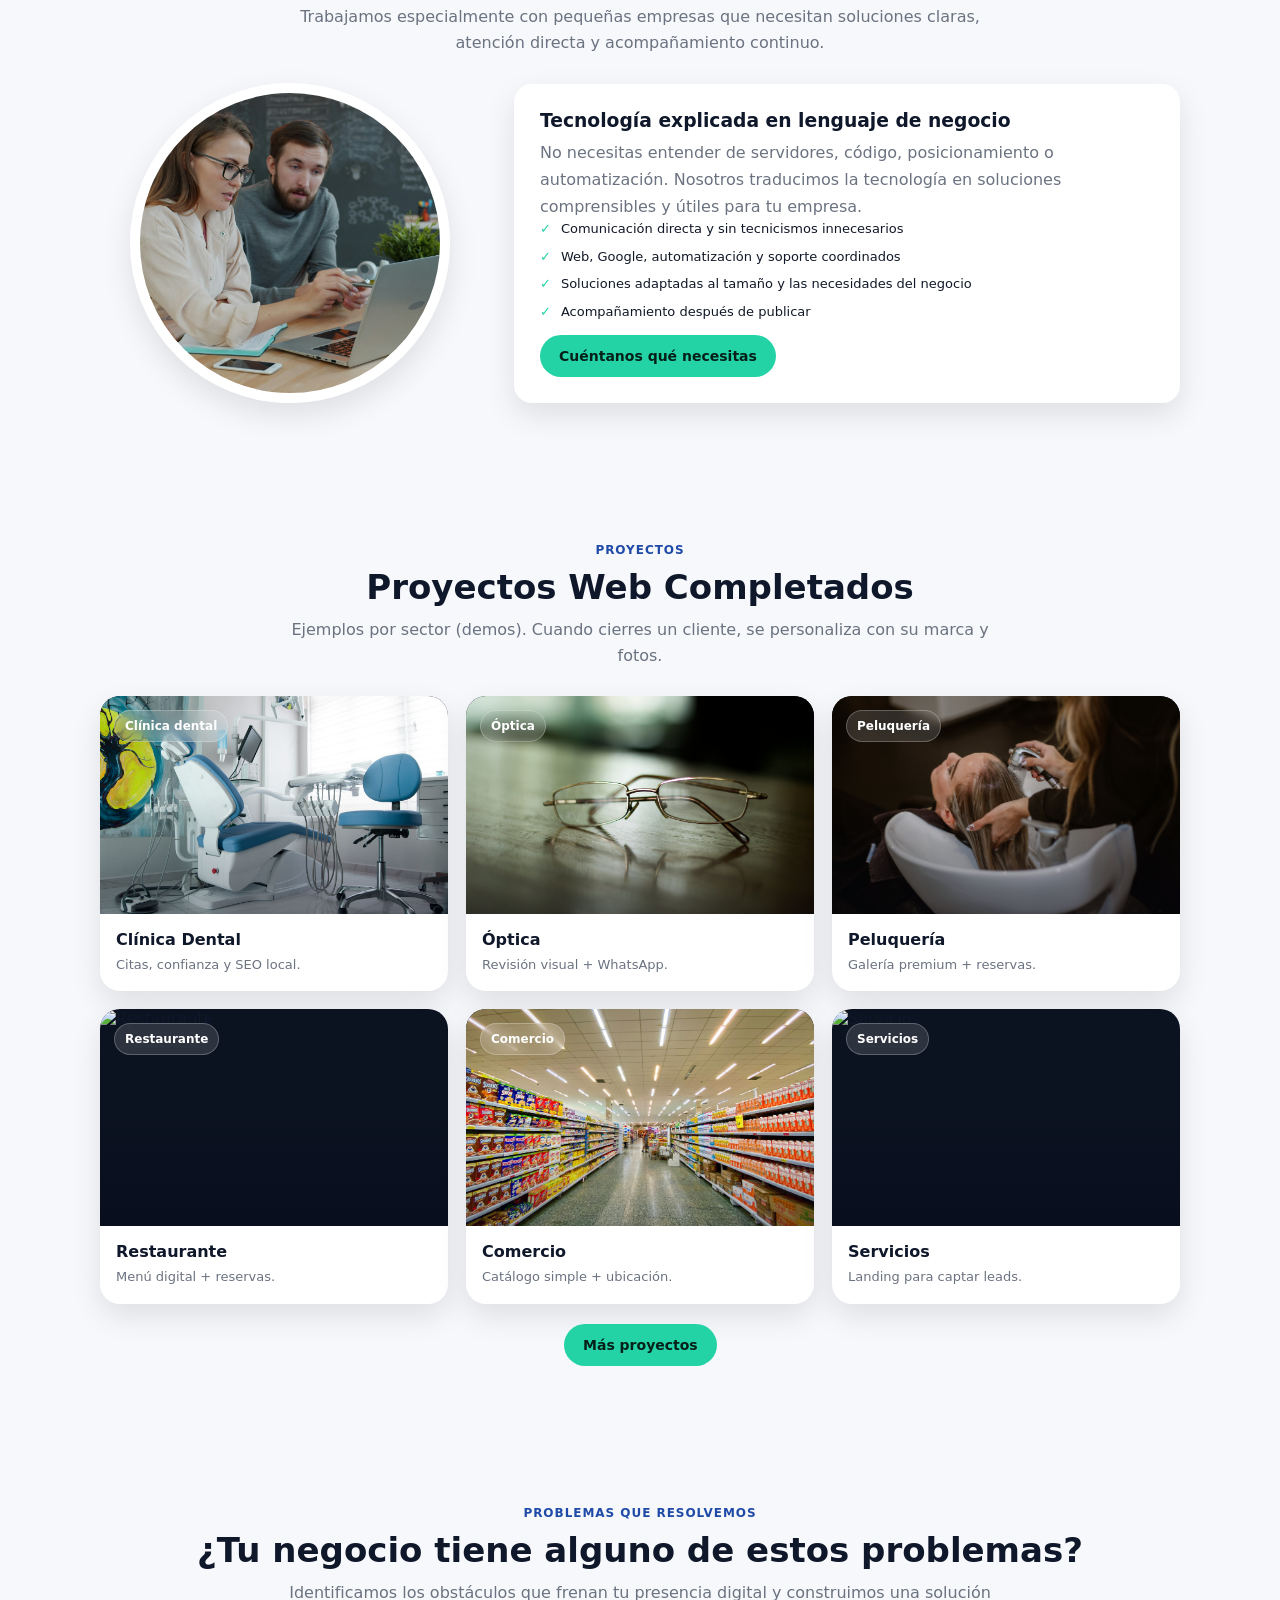
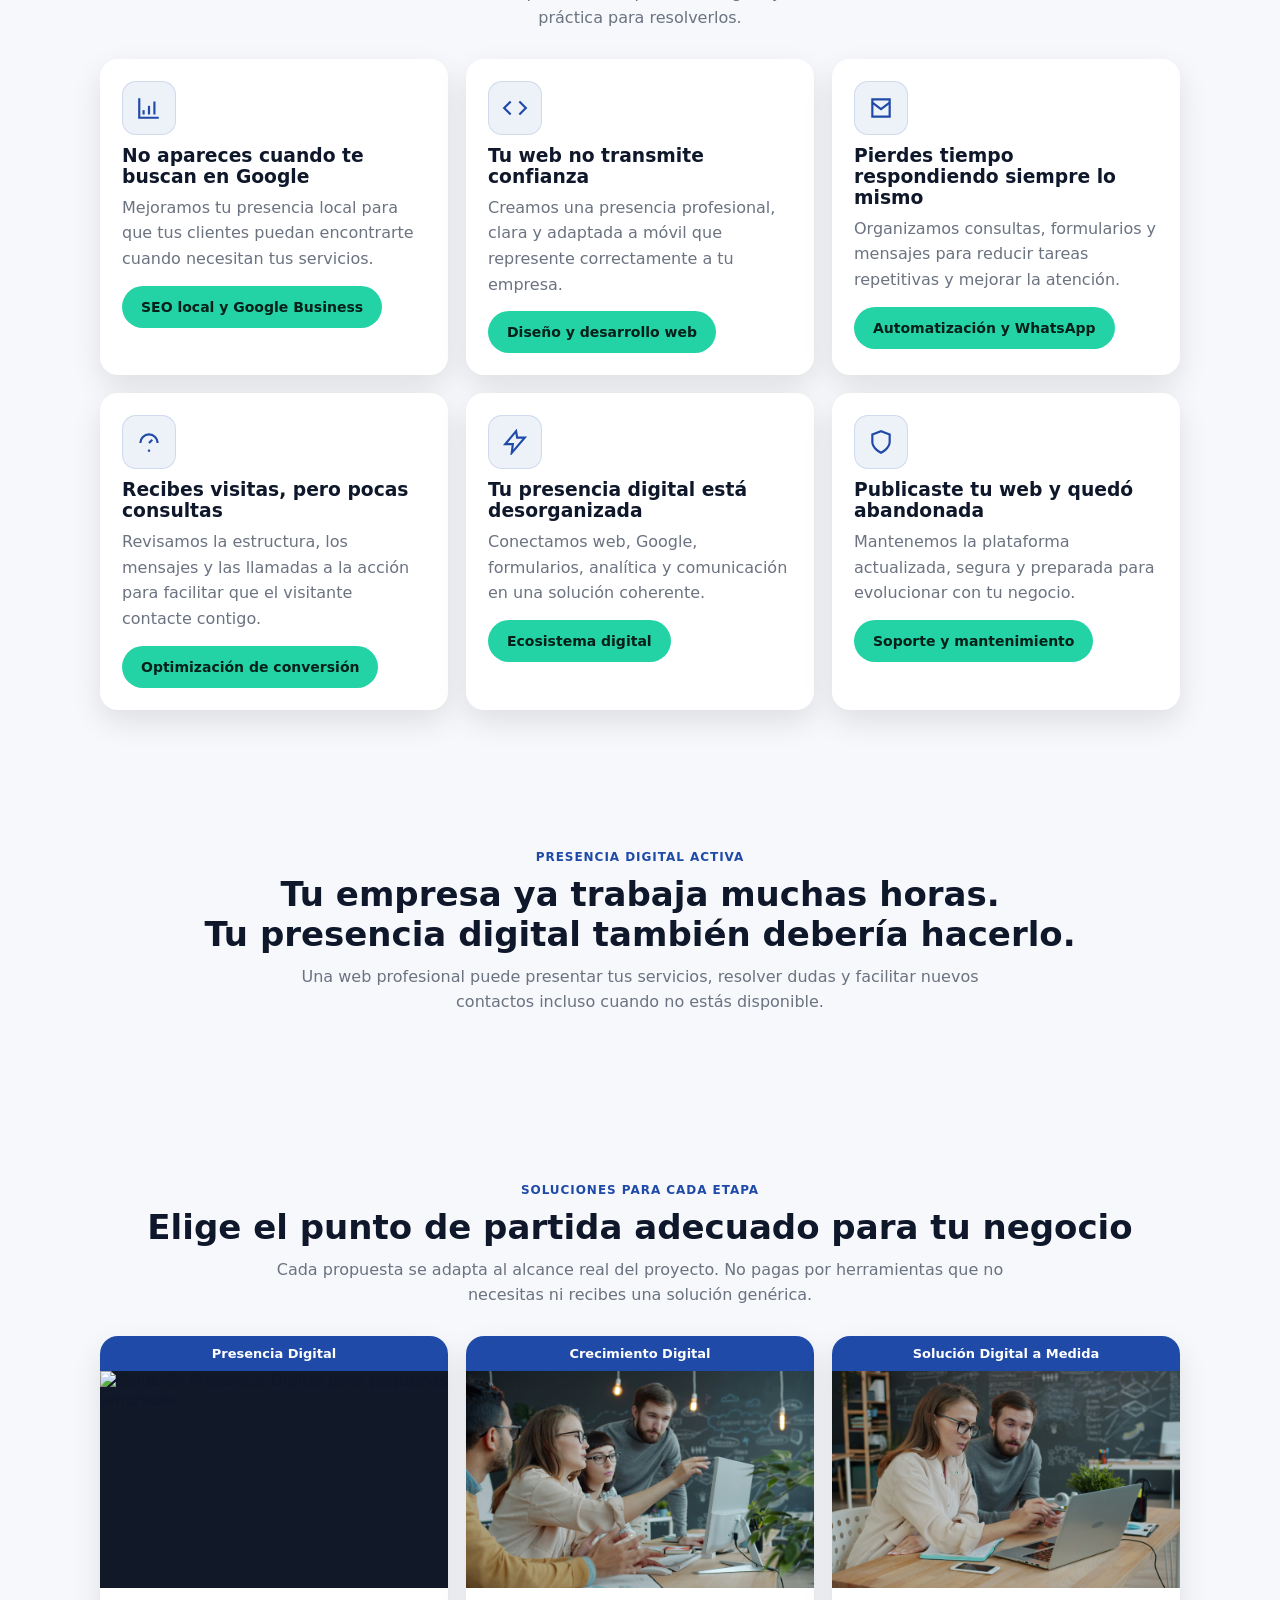
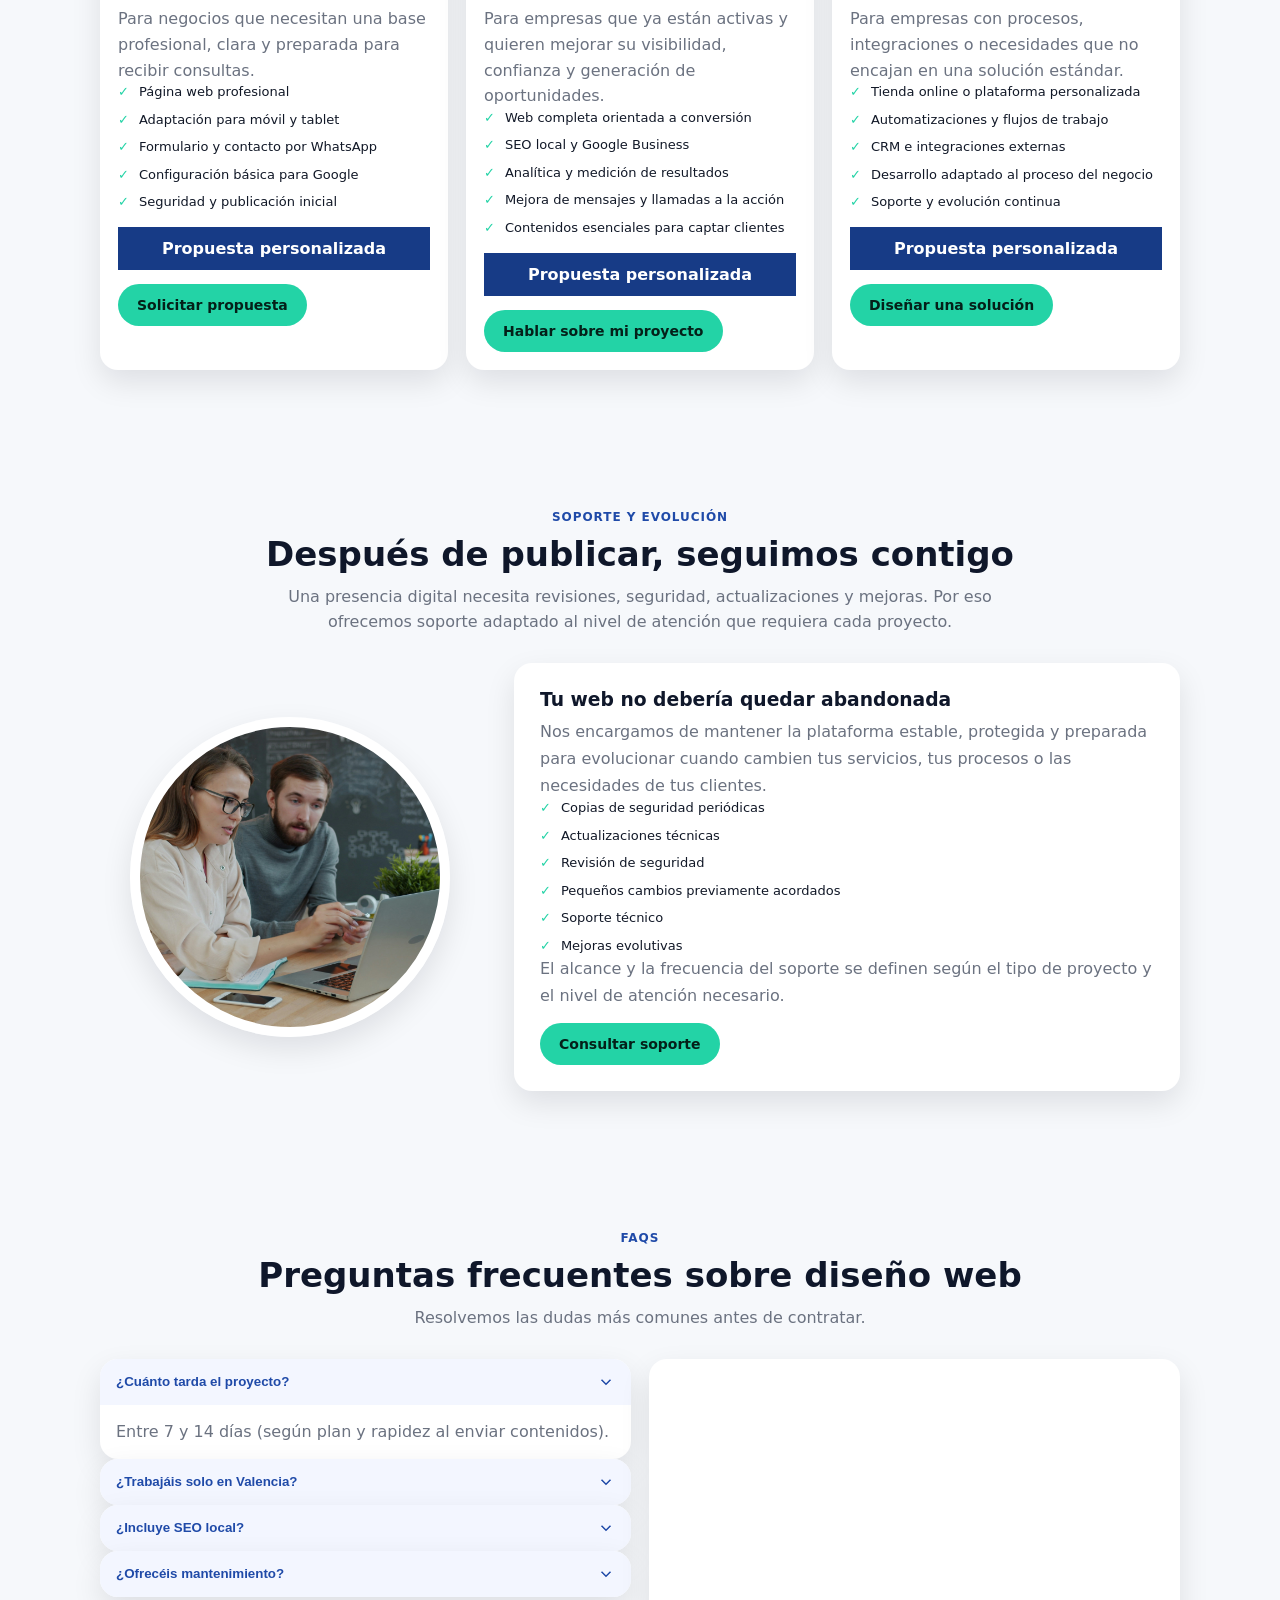
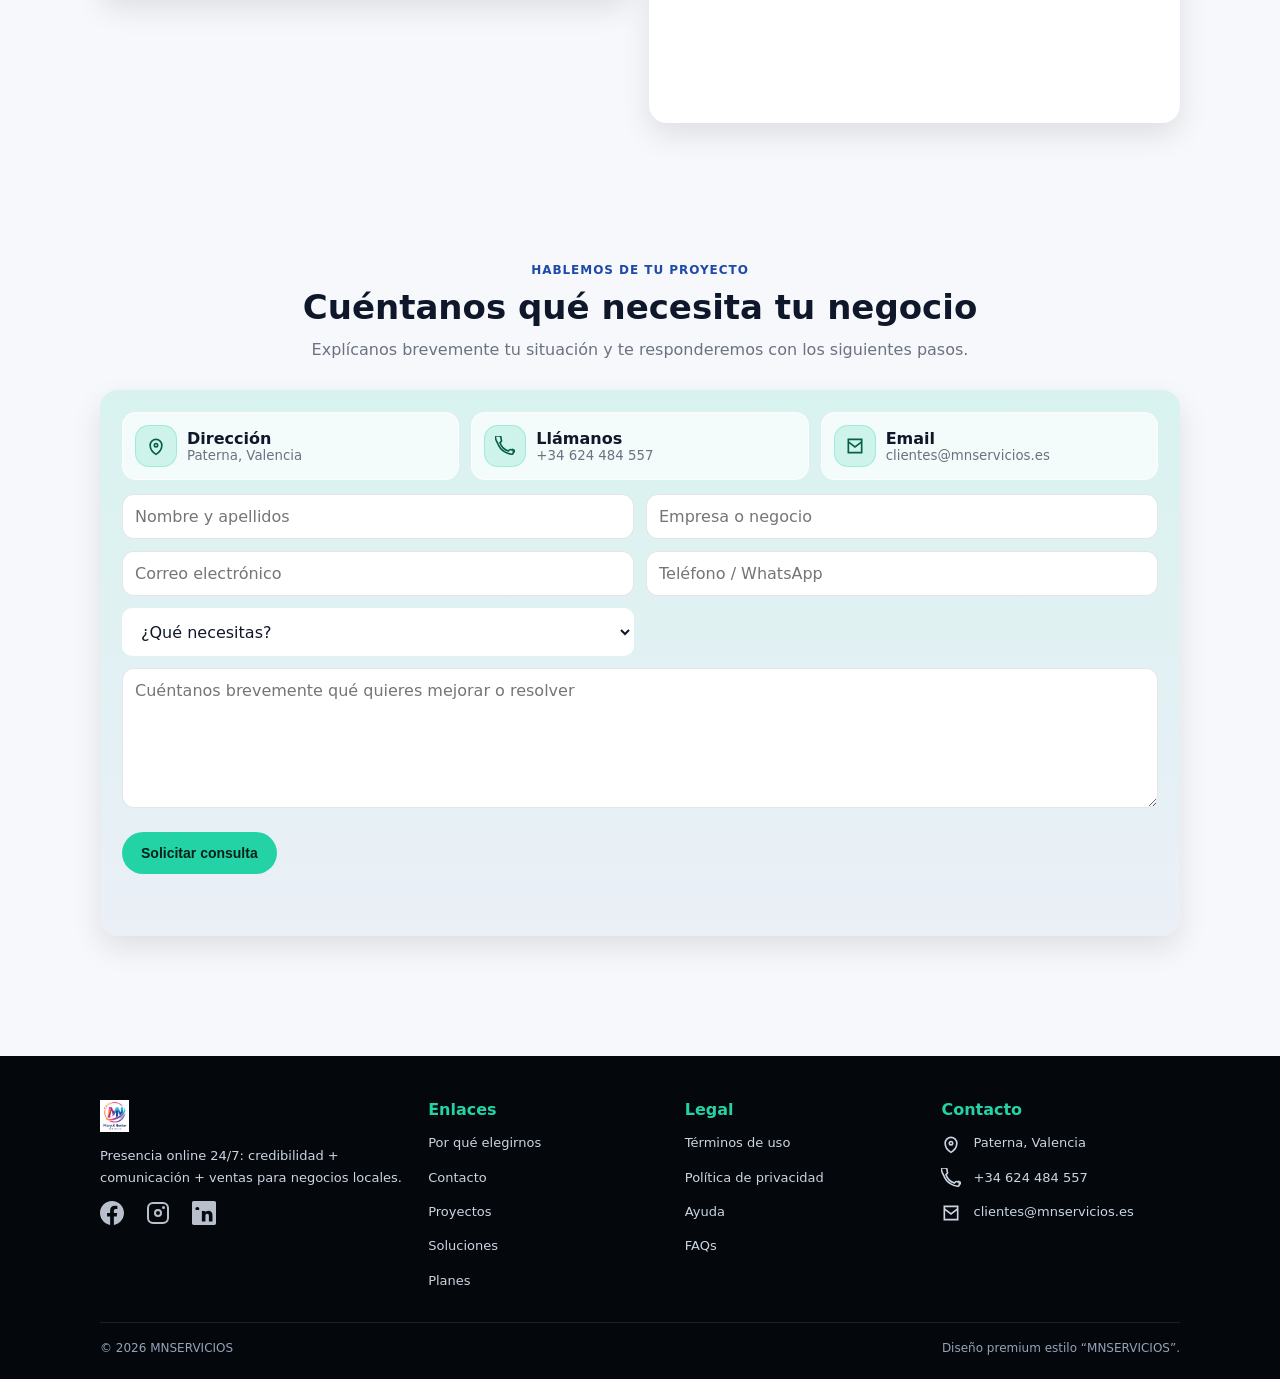
==== commit 125dca90: "Integrar Cloudflare Turnstile en formulario de contacto" ====
--- a/index.html
+++ b/index.html
@@ -1,806 +1,1350 @@
-﻿<!DOCTYPE html>
+﻿<!doctype html>
 
 <html lang="es">
-
-<head>
-  <meta charset="utf-8" />
-  <meta content="width=device-width, initial-scale=1" name="viewport" />
-  <title>MNSERVICIOS | Diseño Web en Paterna y Valencia</title>
-  <meta name="description"
-    content="MNSERVICIOS es una agencia de diseño web en Paterna especializada en clínicas dentales, ópticas, restaurantes y pequeños negocios en Valencia.">
-  <meta name="keywords"
-    content="diseño web en Paterna, desarrollo web Valencia, agencia digital Paterna, páginas web para clínicas dentales">
-  <meta name="author" content="MNSERVICIOS">
-  <meta name="robots" content="index, follow">
-  <link href="assets/mary-services.png" rel="icon" />
-  <link href="styles.css?v=20260724" rel="stylesheet" />
-  <link href="https://mnservicios.es/" rel="canonical" />
-  <meta content="index,follow,max-image-preview:large" name="robots" />
-  <meta content="website" property="og:type" />
-  <meta content="es_ES" property="og:locale" />
-  <meta content="MNSERVICIOS | Partner Digital en Paterna (Valencia)" property="og:title" />
-  <meta
-    content="Web + SEO local + Google Maps + WhatsApp para que tu negocio en Paterna y Valencia consiga más clientes."
-    property="og:description" />
-  <meta content="https://mnservicios.es/assets/hero-1.jpg" property="og:image" />
-  <meta content="https://mnservicios.es/" property="og:url" />
-  <meta content="summary_large_image" name="twitter:card" />
-  <meta content="Partner Digital en Paterna (Valencia)" name="twitter:title" />
-  <meta content="Diseño web, SEO local y automatización WhatsApp para negocios locales." name="twitter:description" />
-  <meta content="https://mnservicios.es/assets/hero-1.jpg" name="twitter:image" />
-
-  <script type="application/ld+json">
-    {
-  "@context": "https://schema.org",
-  "@type": "LocalBusiness",
-  "name": "MNSERVICIOS",
-  "url": "https://mnservicios.es",
-  "areaServed": "Paterna, Valencia",
-  "address": {
-    "@type": "PostalAddress",
-    "addressLocality": "Paterna",
-    "addressRegion": "Valencia",
-    "addressCountry": "ES"
-  },
-  "serviceType": "Diseño web"
-  }
-  </script>
-
-</head>
-
-<body>
-  <div class="topbar">
-    <div class="container">
-      <div class="row">
-        <div class="left">
-          <span class="pill"><svg fill="none" stroke="currentColor" stroke-width="2" viewbox="0 0 24 24">
-              <path d="M12 22s7-4.5 7-11a7 7 0 1 0-14 0c0 6.5 7 11 7 11z"></path>
-              <circle cx="12" cy="11" r="2"></circle>
-            </svg> <span>Paterna · Valencia</span></span>
-          <span class="pill"><svg fill="none" stroke="currentColor" stroke-width="2" viewbox="0 0 24 24">
-              <path d="M4 4h16v16H4z"></path>
-              <path d="m4 7 8 6 8-6"></path>
-            </svg> <a href="mailto:clientes@mnservicios.es">clientes@mnservicios.es</a></span>
-        </div>
-        <div class="social">
-          <a aria-label="Facebook" href="#">fb</a>
-          <a aria-label="Instagram" href="#">ig</a>
-          <a aria-label="LinkedIn" href="#">in</a>
+  <head>
+    <meta charset="utf-8" />
+    <meta content="width=device-width, initial-scale=1" name="viewport" />
+    <title>MNSERVICIOS | Diseño Web en Paterna y Valencia</title>
+    <meta
+      name="description"
+      content="MNSERVICIOS es una agencia de diseño web en Paterna especializada en clínicas dentales, ópticas, restaurantes y pequeños negocios en Valencia."
+    />
+    <meta
+      name="keywords"
+      content="diseño web en Paterna, desarrollo web Valencia, agencia digital Paterna, páginas web para clínicas dentales"
+    />
+    <meta name="author" content="MNSERVICIOS" />
+    <meta name="robots" content="index, follow" />
+    <link href="assets/mary-services.png" rel="icon" />
+    <link href="styles.css?v=20260724" rel="stylesheet" />
+    <link href="https://mnservicios.es/" rel="canonical" />
+    <meta content="index,follow,max-image-preview:large" name="robots" />
+    <meta content="website" property="og:type" />
+    <meta content="es_ES" property="og:locale" />
+    <meta
+      content="MNSERVICIOS | Partner Digital en Paterna (Valencia)"
+      property="og:title"
+    />
+    <meta
+      content="Web + SEO local + Google Maps + WhatsApp para que tu negocio en Paterna y Valencia consiga más clientes."
+      property="og:description"
+    />
+    <meta
+      content="https://mnservicios.es/assets/hero-1.jpg"
+      property="og:image"
+    />
+    <meta content="https://mnservicios.es/" property="og:url" />
+    <meta content="summary_large_image" name="twitter:card" />
+    <meta
+      content="Partner Digital en Paterna (Valencia)"
+      name="twitter:title"
+    />
+    <meta
+      content="Diseño web, SEO local y automatización WhatsApp para negocios locales."
+      name="twitter:description"
+    />
+    <meta
+      content="https://mnservicios.es/assets/hero-1.jpg"
+      name="twitter:image"
+    />
+
+    <script type="application/ld+json">
+      {
+        "@context": "https://schema.org",
+        "@type": "LocalBusiness",
+        "name": "MNSERVICIOS",
+        "url": "https://mnservicios.es",
+        "areaServed": "Paterna, Valencia",
+        "address": {
+          "@type": "PostalAddress",
+          "addressLocality": "Paterna",
+          "addressRegion": "Valencia",
+          "addressCountry": "ES"
+        },
+        "serviceType": "Diseño web"
+      }
+    </script>
+
+    <script
+      src="https://challenges.cloudflare.com/turnstile/v0/api.js"
+      async
+      defer
+    ></script>
+  </head>
+
+  <body>
+    <div class="topbar">
+      <div class="container">
+        <div class="row">
+          <div class="left">
+            <span class="pill"
+              ><svg
+                fill="none"
+                stroke="currentColor"
+                stroke-width="2"
+                viewbox="0 0 24 24"
+              >
+                <path
+                  d="M12 22s7-4.5 7-11a7 7 0 1 0-14 0c0 6.5 7 11 7 11z"
+                ></path>
+                <circle cx="12" cy="11" r="2"></circle>
+              </svg>
+              <span>Paterna · Valencia</span></span
+            >
+            <span class="pill"
+              ><svg
+                fill="none"
+                stroke="currentColor"
+                stroke-width="2"
+                viewbox="0 0 24 24"
+              >
+                <path d="M4 4h16v16H4z"></path>
+                <path d="m4 7 8 6 8-6"></path>
+              </svg>
+              <a href="mailto:clientes@mnservicios.es"
+                >clientes@mnservicios.es</a
+              ></span
+            >
+          </div>
+          <div class="social">
+            <a aria-label="Facebook" href="#">fb</a>
+            <a aria-label="Instagram" href="#">ig</a>
+            <a aria-label="LinkedIn" href="#">in</a>
+          </div>
         </div>
       </div>
     </div>
-  </div>
-  <header class="nav">
-    <div class="container">
-      <div class="row">
-        <a class="brand" href="#inicio">
-          <img alt="MNSERVICIOS" src="assets/mary-services.png" />
-        </a>
-        <nav aria-label="Navegación principal" class="menu">
+    <header class="nav">
+      <div class="container">
+        <div class="row">
+          <a class="brand" href="#inicio">
+            <img alt="MNSERVICIOS" src="assets/mary-services.png" />
+          </a>
+          <nav aria-label="Navegación principal" class="menu">
+            <a href="#inicio">Inicio</a>
+            <a href="#confianza">Por qué elegirnos</a>
+            <a href="#proyectos">Proyectos</a>
+            <a href="#servicios">Soluciones</a>
+            <a href="#planes">Planes</a>
+            <a href="#contacto">Contacto</a>
+          </nav>
+          <button aria-label="Abrir menú" class="burger" data-burger="">
+            <svg
+              fill="none"
+              stroke="currentColor"
+              stroke-width="2"
+              viewbox="0 0 24 24"
+            >
+              <path d="M3 6h18"></path>
+              <path d="M3 12h18"></path>
+              <path d="M3 18h18"></path>
+            </svg>
+          </button>
+        </div>
+        <div class="mobile" data-mobile="">
           <a href="#inicio">Inicio</a>
           <a href="#confianza">Por qué elegirnos</a>
           <a href="#proyectos">Proyectos</a>
           <a href="#servicios">Soluciones</a>
           <a href="#planes">Planes</a>
+          <a href="#mantenimiento">Mantenimiento</a>
+          <a href="#faq">Preguntas frecuentes</a>
           <a href="#contacto">Contacto</a>
-        </nav>
-        <button aria-label="Abrir menú" class="burger" data-burger="">
-          <svg fill="none" stroke="currentColor" stroke-width="2" viewbox="0 0 24 24">
-            <path d="M3 6h18"></path>
-            <path d="M3 12h18"></path>
-            <path d="M3 18h18"></path>
-          </svg>
+        </div>
+      </div>
+    </header>
+    <section class="hero" id="inicio">
+      <div aria-label="Imágenes de equipo trabajando" class="hero-slider">
+        <div class="slides">
+          <div
+            class="slide is-active"
+            style="background-image: url(&quot;assets/hero-1.jpg&quot;)"
+          ></div>
+          <div
+            class="slide"
+            style="background-image: url(&quot;assets/hero-2.jpg&quot;)"
+          ></div>
+          <div
+            class="slide"
+            style="background-image: url(&quot;assets/hero-3.jpg&quot;)"
+          ></div>
+          <div
+            class="slide"
+            style="background-image: url(&quot;assets/hero-4.jpg&quot;)"
+          ></div>
+        </div>
+        <button
+          aria-label="Anterior"
+          class="hero-nav prev"
+          data-hero-prev=""
+          type="button"
+        >
+          ‹
         </button>
-      </div>
-      <div class="mobile" data-mobile="">
-        <a href="#inicio">Inicio</a>
-        <a href="#confianza">Por qué elegirnos</a>
-        <a href="#proyectos">Proyectos</a>
-        <a href="#servicios">Soluciones</a>
-        <a href="#planes">Planes</a>
-        <a href="#mantenimiento">Mantenimiento</a>
-        <a href="#faq">Preguntas frecuentes</a>
-        <a href="#contacto">Contacto</a>
-      </div>
-    </div>
-  </header>
-  <section class="hero" id="inicio">
-    <div aria-label="Imágenes de equipo trabajando" class="hero-slider">
-      <div class="slides">
-        <div class="slide is-active" style="background-image:url('assets/hero-1.jpg')"></div>
-        <div class="slide" style="background-image:url('assets/hero-2.jpg')"></div>
-        <div class="slide" style="background-image:url('assets/hero-3.jpg')"></div>
-        <div class="slide" style="background-image:url('assets/hero-4.jpg')"></div>
-      </div>
-      <button aria-label="Anterior" class="hero-nav prev" data-hero-prev="" type="button">‹</button>
-      <button aria-label="Siguiente" class="hero-nav next" data-hero-next="" type="button">›</button>
-      <div aria-hidden="true" class="hero-progress">
-        <div class="bar" data-hero-progress=""></div>
-      </div>
-      <div aria-label="Paginación" class="hero-dots" role="tablist">
-        <button aria-label="Imagen 1" class="dot is-active" data-hero-dot="0" type="button"></button>
-        <button aria-label="Imagen 2" class="dot" data-hero-dot="1" type="button"></button>
-        <button aria-label="Imagen 3" class="dot" data-hero-dot="2" type="button"></button>
-        <button aria-label="Imagen 4" class="dot" data-hero-dot="3" type="button"></button>
-      </div>
-    </div>
-    <div class="overlay"></div>
-    <div class="container">
-      <div class="content">
-        <div>
-          <div class="kicker" data-hero-kicker="">Socio digital para pequeñas empresas</div>
-          <h1 data-hero-title="">Haz que Internet trabaje para tu empresa.</h1>
-          <p data-hero-sub="">
-            Creamos una presencia digital profesional para que tus clientes te encuentren,
-            confíen en tu negocio y contacten contigo fácilmente.
-          </p>
-          <div class="btns">
-            <a class="btn primary" data-hero-btn-primary="" href="#contacto">Solicitar una consulta</a>
-            <a class="btn ghost" data-hero-btn-secondary="" href="#proceso">Cómo trabajamos</a>
-          </div>
-        </div>
-        <div class="hero-card">
-          <h3>Una solución digital conectada</h3>
-          <ul>
-            <li><span class="check"><svg fill="none" stroke="currentColor" stroke-width="3" viewbox="0 0 24 24">
-                  <path d="M20 6 9 17l-5-5"></path>
-                </svg></span> Web profesional, rápida y segura</li>
-            <li><span class="check"><svg fill="none" stroke="currentColor" stroke-width="3" viewbox="0 0 24 24">
-                  <path d="M20 6 9 17l-5-5"></path>
-                </svg></span> Visibilidad local en Google</li>
-            <li><span class="check"><svg fill="none" stroke="currentColor" stroke-width="3" viewbox="0 0 24 24">
-                  <path d="M20 6 9 17l-5-5"></path>
-                </svg></span> Contacto directo por WhatsApp y formularios</li>
-            <li><span class="check"><svg fill="none" stroke="currentColor" stroke-width="3" viewbox="0 0 24 24">
-                  <path d="M20 6 9 17l-5-5"></path>
-                </svg></span> Soporte para seguir creciendo</li>
-          </ul>
-        </div>
-      </div>
-    </div>
-  </section>
-  <div class="feature-strip">
-    <div class="container">
-      <div class="row">
-        <div class="item"><svg fill="none" stroke="currentColor" stroke-width="2" viewbox="0 0 24 24">
-            <path d="M8 21h8"></path>
-            <path d="M12 17v4"></path>
-            <path d="M7 4h10v5a5 5 0 0 1-10 0V4z"></path>
-            <path d="M5 6H3v2a5 5 0 0 0 5 5"></path>
-            <path d="M19 6h2v2a5 5 0 0 1-5 5"></path>
-          </svg> 1ª impresión profesional</div>
-        <div class="item"><svg fill="none" stroke="currentColor" stroke-width="2" viewbox="0 0 24 24">
-            <path d="M20 13a8 8 0 1 0-16 0"></path>
-            <path d="M12 13l3-3"></path>
-            <path d="M12 21v-2"></path>
-          </svg> Página web rápida</div>
-        <div class="item"><svg fill="none" stroke="currentColor" stroke-width="2" viewbox="0 0 24 24">
-            <path d="M3 3v18h18"></path>
-            <path d="M7 14v4"></path>
-            <path d="M12 10v8"></path>
-            <path d="M17 6v12"></path>
-          </svg> Conversión x10</div>
-        <div class="item"><svg fill="none" stroke="currentColor" stroke-width="2" viewbox="0 0 24 24">
-            <path d="M13 2 3 14h7l-1 8 12-14h-7l-1-6z"></path>
-          </svg> Tu web en 7–14 días</div>
-      </div>
-    </div>
-  </div>
-<section class="section" id="proceso">
-    <div class="container">
-      <div class="title">
-        <div class="eyebrow">Cómo trabajamos contigo</div>
-        <h2>Un proceso claro, sin complicaciones técnicas</h2>
-        <p>Convertimos tus necesidades de negocio en una solución digital práctica, profesional y fácil de gestionar.</p>
-      </div>
-
-      <div class="grid-3">
-        <div class="card pad">
-          <div class="icon">
-            <svg fill="none" stroke="currentColor" stroke-width="2" viewbox="0 0 24 24">
-              <path d="M4 4h16v16H4z"></path>
-              <path d="m4 7 8 6 8-6"></path>
+        <button
+          aria-label="Siguiente"
+          class="hero-nav next"
+          data-hero-next=""
+          type="button"
+        >
+          ›
+        </button>
+        <div aria-hidden="true" class="hero-progress">
+          <div class="bar" data-hero-progress=""></div>
+        </div>
+        <div aria-label="Paginación" class="hero-dots" role="tablist">
+          <button
+            aria-label="Imagen 1"
+            class="dot is-active"
+            data-hero-dot="0"
+            type="button"
+          ></button>
+          <button
+            aria-label="Imagen 2"
+            class="dot"
+            data-hero-dot="1"
+            type="button"
+          ></button>
+          <button
+            aria-label="Imagen 3"
+            class="dot"
+            data-hero-dot="2"
+            type="button"
+          ></button>
+          <button
+            aria-label="Imagen 4"
+            class="dot"
+            data-hero-dot="3"
+            type="button"
+          ></button>
+        </div>
+      </div>
+      <div class="overlay"></div>
+      <div class="container">
+        <div class="content">
+          <div>
+            <div class="kicker" data-hero-kicker="">
+              Socio digital para pequeñas empresas
+            </div>
+            <h1 data-hero-title="">
+              Haz que Internet trabaje para tu empresa.
+            </h1>
+            <p data-hero-sub="">
+              Creamos una presencia digital profesional para que tus clientes te
+              encuentren, confíen en tu negocio y contacten contigo fácilmente.
+            </p>
+            <div class="btns">
+              <a class="btn primary" data-hero-btn-primary="" href="#contacto"
+                >Solicitar una consulta</a
+              >
+              <a class="btn ghost" data-hero-btn-secondary="" href="#proceso"
+                >Cómo trabajamos</a
+              >
+            </div>
+          </div>
+          <div class="hero-card">
+            <h3>Una solución digital conectada</h3>
+            <ul>
+              <li>
+                <span class="check"
+                  ><svg
+                    fill="none"
+                    stroke="currentColor"
+                    stroke-width="3"
+                    viewbox="0 0 24 24"
+                  >
+                    <path d="M20 6 9 17l-5-5"></path></svg
+                ></span>
+                Web profesional, rápida y segura
+              </li>
+              <li>
+                <span class="check"
+                  ><svg
+                    fill="none"
+                    stroke="currentColor"
+                    stroke-width="3"
+                    viewbox="0 0 24 24"
+                  >
+                    <path d="M20 6 9 17l-5-5"></path></svg
+                ></span>
+                Visibilidad local en Google
+              </li>
+              <li>
+                <span class="check"
+                  ><svg
+                    fill="none"
+                    stroke="currentColor"
+                    stroke-width="3"
+                    viewbox="0 0 24 24"
+                  >
+                    <path d="M20 6 9 17l-5-5"></path></svg
+                ></span>
+                Contacto directo por WhatsApp y formularios
+              </li>
+              <li>
+                <span class="check"
+                  ><svg
+                    fill="none"
+                    stroke="currentColor"
+                    stroke-width="3"
+                    viewbox="0 0 24 24"
+                  >
+                    <path d="M20 6 9 17l-5-5"></path></svg
+                ></span>
+                Soporte para seguir creciendo
+              </li>
+            </ul>
+          </div>
+        </div>
+      </div>
+    </section>
+    <div class="feature-strip">
+      <div class="container">
+        <div class="row">
+          <div class="item">
+            <svg
+              fill="none"
+              stroke="currentColor"
+              stroke-width="2"
+              viewbox="0 0 24 24"
+            >
+              <path d="M8 21h8"></path>
+              <path d="M12 17v4"></path>
+              <path d="M7 4h10v5a5 5 0 0 1-10 0V4z"></path>
+              <path d="M5 6H3v2a5 5 0 0 0 5 5"></path>
+              <path d="M19 6h2v2a5 5 0 0 1-5 5"></path>
             </svg>
-          </div>
-          <h3>1. Escuchamos tu negocio</h3>
-          <p>Analizamos tus objetivos, tus clientes y los problemas que necesitas resolver antes de proponer tecnología.</p>
-        </div>
-
-        <div class="card pad">
-          <div class="icon">
-            <svg fill="none" stroke="currentColor" stroke-width="2" viewbox="0 0 24 24">
-              <path d="M16 18l6-6-6-6"></path>
-              <path d="M8 6l-6 6 6 6"></path>
+            1ª impresión profesional
+          </div>
+          <div class="item">
+            <svg
+              fill="none"
+              stroke="currentColor"
+              stroke-width="2"
+              viewbox="0 0 24 24"
+            >
+              <path d="M20 13a8 8 0 1 0-16 0"></path>
+              <path d="M12 13l3-3"></path>
+              <path d="M12 21v-2"></path>
             </svg>
-          </div>
-          <h3>2. Diseñamos la solución</h3>
-          <p>Definimos una propuesta clara con el alcance, las prioridades y las herramientas realmente necesarias.</p>
-        </div>
-
-        <div class="card pad">
-          <div class="icon">
-            <svg fill="none" stroke="currentColor" stroke-width="2" viewbox="0 0 24 24">
-              <path d="M13 2 3 14h7l-1 8 12-14h-7l-1-6z"></path>
-            </svg>
-          </div>
-          <h3>3. Construimos y publicamos</h3>
-          <p>Desarrollamos, revisamos y ponemos en marcha tu solución manteniendo una comunicación directa durante el proyecto.</p>
-        </div>
-
-        <div class="card pad">
-          <div class="icon">
-            <svg fill="none" stroke="currentColor" stroke-width="2" viewbox="0 0 24 24">
+            Página web rápida
+          </div>
+          <div class="item">
+            <svg
+              fill="none"
+              stroke="currentColor"
+              stroke-width="2"
+              viewbox="0 0 24 24"
+            >
               <path d="M3 3v18h18"></path>
               <path d="M7 14v4"></path>
               <path d="M12 10v8"></path>
               <path d="M17 6v12"></path>
             </svg>
-          </div>
-          <h3>4. Medimos y mejoramos</h3>
-          <p>Revisamos el funcionamiento, la visibilidad y las oportunidades de mejora para que tu presencia digital siga evolucionando.</p>
-        </div>
-
-        <div class="card pad">
-          <div class="icon">
-            <svg fill="none" stroke="currentColor" stroke-width="2" viewbox="0 0 24 24">
-              <path d="M12 22s8-4 8-10V5l-8-3-8 3v7c0 6 8 10 8 10z"></path>
-            </svg>
-          </div>
-          <h3>5. Protegemos tu inversión</h3>
-          <p>Mantenemos la plataforma actualizada, segura y preparada para responder a nuevas necesidades.</p>
-        </div>
-
-        <div class="card pad">
-          <div class="icon">
-            <svg fill="none" stroke="currentColor" stroke-width="2" viewbox="0 0 24 24">
-              <path d="M20 13a8 8 0 1 0-16 0"></path>
-              <path d="M12 13l3-3"></path>
-              <path d="M12 21v-2"></path>
-            </svg>
-          </div>
-          <h3>6. Te acompañamos</h3>
-          <p>No entregamos una web y desaparecemos. Seguimos disponibles para soporte, mejoras y crecimiento.</p>
-        </div>
-      </div>
-    </div>
-  </section>
-
-  <section class="section" id="confianza">
-    <div class="container">
-      <div class="title">
-        <div class="eyebrow">Por qué elegir MNSERVICIOS</div>
-        <h2>Un único socio para ordenar tu presencia digital</h2>
-        <p>Trabajamos especialmente con pequeñas empresas que necesitan soluciones claras, atención directa y acompañamiento continuo.</p>
-      </div>
-
-      <div class="about">
-        <div class="avatar"></div>
-
-        <div class="card">
-          <h3>Tecnología explicada en lenguaje de negocio</h3>
-          <p>
-            No necesitas entender de servidores, código, posicionamiento o automatización.
-            Nosotros traducimos la tecnología en soluciones comprensibles y útiles para tu empresa.
-          </p>
-
-          <ul class="list">
-            <li><span class="ok">✓</span> Comunicación directa y sin tecnicismos innecesarios</li>
-            <li><span class="ok">✓</span> Web, Google, automatización y soporte coordinados</li>
-            <li><span class="ok">✓</span> Soluciones adaptadas al tamaño y las necesidades del negocio</li>
-            <li><span class="ok">✓</span> Acompañamiento después de publicar</li>
-          </ul>
-
-          <a class="btn primary" href="#contacto">Cuéntanos qué necesitas</a>
-        </div>
-      </div>
-    </div>
-  </section>
-  <section class="section" id="proyectos">
-    <div class="container">
-      <div class="title">
-        <div class="eyebrow">Proyectos</div>
-        <h2>Proyectos Web Completados</h2>
-        <p>Ejemplos por sector (demos). Cuando cierres un cliente, se personaliza con su marca y fotos.</p>
-      </div>
-      <div class="projects">
-        <a class="project" data-project="Clínica Dental" href="projects/dental/clinica-dental.html">
-          <div class="frame">
-            <img alt="Clínica Dental" src="assets/project-dental.jpg" />
-            <div class="tag">Clínica dental</div>
-          </div>
-          <div class="body">
-            <h4>Clínica Dental</h4>
-            <p>Citas, confianza y SEO local.</p>
-          </div>
-        </a>
-        <a class="project" data-project="Óptica" href="#contacto">
-          <div class="frame">
-            <img alt="Óptica" src="assets/project-optica.jpg" />
-            <div class="tag">Óptica</div>
-          </div>
-          <div class="body">
-            <h4>Óptica</h4>
-            <p>Revisión visual + WhatsApp.</p>
-          </div>
-        </a>
-        <a class="project" data-project="Peluquería" href="#contacto">
-          <div class="frame">
-            <img alt="Peluquería" src="assets/project-peluqueria.jpg" />
-            <div class="tag">Peluquería</div>
-          </div>
-          <div class="body">
-            <h4>Peluquería</h4>
-            <p>Galería premium + reservas.</p>
-          </div>
-        </a>
-        <a class="project" data-project="Restaurante" href="#contacto">
-          <div class="frame">
-            <img alt="Restaurante" src="assets/project-restaurante.jpg" />
-            <div class="tag">Restaurante</div>
-          </div>
-          <div class="body">
-            <h4>Restaurante</h4>
-            <p>Menú digital + reservas.</p>
-          </div>
-        </a>
-        <a class="project" data-project="Comercio" href="#contacto">
-          <div class="frame">
-            <img alt="Comercio" src="assets/project-comercio.jpg" />
-            <div class="tag">Comercio</div>
-          </div>
-          <div class="body">
-            <h4>Comercio</h4>
-            <p>Catálogo simple + ubicación.</p>
-          </div>
-        </a>
-        <a class="project" data-project="Servicios" href="#contacto">
-          <div class="frame">
-            <img alt="Servicios" src="assets/project-servicios.jpg" />
-            <div class="tag">Servicios</div>
-          </div>
-          <div class="body">
-            <h4>Servicios</h4>
-            <p>Landing para captar leads.</p>
-          </div>
-        </a>
-      </div>
-      <div class="projects-cta">
-        <a class="btn primary" href="https://wa.me/34624484557" rel="noopener" target="_blank">Más proyectos</a>
-      </div>
-    </div>
-  </section>
-
-  <section class="section" id="servicios">
-    <div class="container">
-      <div class="title">
-        <div class="eyebrow">Problemas que resolvemos</div>
-        <h2>¿Tu negocio tiene alguno de estos problemas?</h2>
-        <p>Identificamos los obstáculos que frenan tu presencia digital y construimos una solución práctica para resolverlos.</p>
-      </div>
-
-      <div class="grid-3">
-        <div class="card pad">
-          <div class="icon">
-            <svg fill="none" stroke="currentColor" stroke-width="2" viewbox="0 0 24 24">
-              <path d="M3 3v18h18"></path>
-              <path d="M7 14v4"></path>
-              <path d="M12 10v8"></path>
-              <path d="M17 6v12"></path>
-            </svg>
-          </div>
-          <h3>No apareces cuando te buscan en Google</h3>
-          <p>Mejoramos tu presencia local para que tus clientes puedan encontrarte cuando necesitan tus servicios.</p>
-          <a class="btn primary" href="#contacto">SEO local y Google Business</a>
-        </div>
-
-        <div class="card pad">
-          <div class="icon">
-            <svg fill="none" stroke="currentColor" stroke-width="2" viewbox="0 0 24 24">
-              <path d="M16 18l6-6-6-6"></path>
-              <path d="M8 6l-6 6 6 6"></path>
-            </svg>
-          </div>
-          <h3>Tu web no transmite confianza</h3>
-          <p>Creamos una presencia profesional, clara y adaptada a móvil que represente correctamente a tu empresa.</p>
-          <a class="btn primary" href="#planes">Diseño y desarrollo web</a>
-        </div>
-
-        <div class="card pad">
-          <div class="icon">
-            <svg fill="none" stroke="currentColor" stroke-width="2" viewbox="0 0 24 24">
-              <path d="M4 4h16v16H4z"></path>
-              <path d="m4 7 8 6 8-6"></path>
-            </svg>
-          </div>
-          <h3>Pierdes tiempo respondiendo siempre lo mismo</h3>
-          <p>Organizamos consultas, formularios y mensajes para reducir tareas repetitivas y mejorar la atención.</p>
-          <a class="btn primary" href="#contacto">Automatización y WhatsApp</a>
-        </div>
-
-        <div class="card pad">
-          <div class="icon">
-            <svg fill="none" stroke="currentColor" stroke-width="2" viewbox="0 0 24 24">
-              <path d="M20 13a8 8 0 1 0-16 0"></path>
-              <path d="M12 13l3-3"></path>
-              <path d="M12 21v-2"></path>
-            </svg>
-          </div>
-          <h3>Recibes visitas, pero pocas consultas</h3>
-          <p>Revisamos la estructura, los mensajes y las llamadas a la acción para facilitar que el visitante contacte contigo.</p>
-          <a class="btn primary" href="#contacto">Optimización de conversión</a>
-        </div>
-
-        <div class="card pad">
-          <div class="icon">
-            <svg fill="none" stroke="currentColor" stroke-width="2" viewbox="0 0 24 24">
+            Conversión x10
+          </div>
+          <div class="item">
+            <svg
+              fill="none"
+              stroke="currentColor"
+              stroke-width="2"
+              viewbox="0 0 24 24"
+            >
               <path d="M13 2 3 14h7l-1 8 12-14h-7l-1-6z"></path>
             </svg>
-          </div>
-          <h3>Tu presencia digital está desorganizada</h3>
-          <p>Conectamos web, Google, formularios, analítica y comunicación en una solución coherente.</p>
-          <a class="btn primary" href="#contacto">Ecosistema digital</a>
-        </div>
-
-        <div class="card pad">
-          <div class="icon">
-            <svg fill="none" stroke="currentColor" stroke-width="2" viewbox="0 0 24 24">
-              <path d="M12 22s8-4 8-10V5l-8-3-8 3v7c0 6 8 10 8 10z"></path>
-            </svg>
-          </div>
-          <h3>Publicaste tu web y quedó abandonada</h3>
-          <p>Mantenemos la plataforma actualizada, segura y preparada para evolucionar con tu negocio.</p>
-          <a class="btn primary" href="#mantenimiento">Soporte y mantenimiento</a>
+            Tu web en 7–14 días
+          </div>
         </div>
       </div>
     </div>
-  </section>
-
-  <section class="section">
-    <div class="container">
-      <div class="title">
-        <div class="eyebrow">Presencia digital activa</div>
-        <h2>Tu empresa ya trabaja muchas horas.<br />Tu presencia digital también debería hacerlo.</h2>
-        <p>Una web profesional puede presentar tus servicios, resolver dudas y facilitar nuevos contactos incluso cuando no estás disponible.</p>
-      </div>
-    </div>
-  </section>
-
-<section class="section" id="planes">
-    <div class="container">
-      <div class="title">
-        <div class="eyebrow">Soluciones para cada etapa</div>
-        <h2>Elige el punto de partida adecuado para tu negocio</h2>
-        <p>Cada propuesta se adapta al alcance real del proyecto. No pagas por herramientas que no necesitas ni recibes una solución genérica.</p>
-      </div>
-
-      <div class="pricing">
-        <div class="card price">
-          <div class="head">Presencia Digital</div>
-          <div class="img">
-            <img alt="Solución Presencia Digital para pequeñas empresas" src="assets/plan-basic.jpg" />
-          </div>
-          <div class="body">
-            <p>Para negocios que necesitan una base profesional, clara y preparada para recibir consultas.</p>
-            <ul class="list">
-              <li><span class="ok">✓</span> Página web profesional</li>
-              <li><span class="ok">✓</span> Adaptación para móvil y tablet</li>
-              <li><span class="ok">✓</span> Formulario y contacto por WhatsApp</li>
-              <li><span class="ok">✓</span> Configuración básica para Google</li>
-              <li><span class="ok">✓</span> Seguridad y publicación inicial</li>
-            </ul>
-            <div class="amount">Propuesta personalizada</div>
-            <a class="btn primary" href="#contacto">Solicitar propuesta</a>
-          </div>
-        </div>
-
-        <div class="card price featured">
-          <div class="head">Crecimiento Digital</div>
-          <div class="img">
-            <img alt="Solución Crecimiento Digital para mejorar visibilidad y captación" src="assets/plan-standard.jpg" />
-          </div>
-          <div class="body">
-            <p>Para empresas que ya están activas y quieren mejorar su visibilidad, confianza y generación de oportunidades.</p>
-            <ul class="list">
-              <li><span class="ok">✓</span> Web completa orientada a conversión</li>
-              <li><span class="ok">✓</span> SEO local y Google Business</li>
-              <li><span class="ok">✓</span> Analítica y medición de resultados</li>
-              <li><span class="ok">✓</span> Mejora de mensajes y llamadas a la acción</li>
-              <li><span class="ok">✓</span> Contenidos esenciales para captar clientes</li>
-            </ul>
-            <div class="amount">Propuesta personalizada</div>
-            <a class="btn primary" href="#contacto">Hablar sobre mi proyecto</a>
-          </div>
-        </div>
-
-        <div class="card price">
-          <div class="head">Solución Digital a Medida</div>
-          <div class="img">
-            <img alt="Solución digital personalizada con automatizaciones e integraciones" src="assets/plan-premium.jpg" />
-          </div>
-          <div class="body">
-            <p>Para empresas con procesos, integraciones o necesidades que no encajan en una solución estándar.</p>
-            <ul class="list">
-              <li><span class="ok">✓</span> Tienda online o plataforma personalizada</li>
-              <li><span class="ok">✓</span> Automatizaciones y flujos de trabajo</li>
-              <li><span class="ok">✓</span> CRM e integraciones externas</li>
-              <li><span class="ok">✓</span> Desarrollo adaptado al proceso del negocio</li>
-              <li><span class="ok">✓</span> Soporte y evolución continua</li>
-            </ul>
-            <div class="amount">Propuesta personalizada</div>
-            <a class="btn primary" href="#contacto">Diseñar una solución</a>
-          </div>
-        </div>
-      </div>
-    </div>
-  </section>
-<section class="section" id="mantenimiento">
-    <div class="container">
-      <div class="title">
-        <div class="eyebrow">Soporte y evolución</div>
-        <h2>Después de publicar, seguimos contigo</h2>
-        <p>Una presencia digital necesita revisiones, seguridad, actualizaciones y mejoras. Por eso ofrecemos soporte adaptado al nivel de atención que requiera cada proyecto.</p>
-      </div>
-
-      <div class="about">
-        <div class="avatar"></div>
-
-        <div class="card">
-          <h3>Tu web no debería quedar abandonada</h3>
+    <section class="section" id="proceso">
+      <div class="container">
+        <div class="title">
+          <div class="eyebrow">Cómo trabajamos contigo</div>
+          <h2>Un proceso claro, sin complicaciones técnicas</h2>
           <p>
-            Nos encargamos de mantener la plataforma estable, protegida y preparada para evolucionar cuando cambien tus servicios, tus procesos o las necesidades de tus clientes.
+            Convertimos tus necesidades de negocio en una solución digital
+            práctica, profesional y fácil de gestionar.
           </p>
-
-          <ul class="list">
-            <li><span class="ok">✓</span> Copias de seguridad periódicas</li>
-            <li><span class="ok">✓</span> Actualizaciones técnicas</li>
-            <li><span class="ok">✓</span> Revisión de seguridad</li>
-            <li><span class="ok">✓</span> Pequeños cambios previamente acordados</li>
-            <li><span class="ok">✓</span> Soporte técnico</li>
-            <li><span class="ok">✓</span> Mejoras evolutivas</li>
-          </ul>
-
-          <p>
-            El alcance y la frecuencia del soporte se definen según el tipo de proyecto y el nivel de atención necesario.
-          </p>
-
-          <a class="btn primary" href="#contacto">Consultar soporte</a>
-        </div>
-      </div>
-    </div>
-  </section>
-  <section class="section" id="faq">
-    <div class="container">
-      <div class="title">
-        <div class="eyebrow">FAQs</div>
-        <h2>Preguntas frecuentes sobre diseño web</h2>
-        <p>Resolvemos las dudas más comunes antes de contratar.</p>
-      </div>
-      <div class="faq-grid">
-        <div>
-          <div class="faq open">
-            <button type="button"><span>¿Cuánto tarda el proyecto?</span>
-              <svg fill="none" stroke="currentColor" stroke-width="2" viewbox="0 0 24 24">
-                <path d="m6 9 6 6 6-6"></path>
-              </svg>
-            </button>
-            <div class="a">Entre 7 y 14 días (según plan y rapidez al enviar contenidos).</div>
-          </div>
-          <div class="faq">
-            <button type="button"><span>¿Trabajáis solo en Valencia?</span>
-              <svg fill="none" stroke="currentColor" stroke-width="2" viewbox="0 0 24 24">
-                <path d="m6 9 6 6 6-6"></path>
-              </svg>
-            </button>
-            <div class="a">Podemos trabajar online, pero priorizamos Paterna y alrededores para SEO local.</div>
-          </div>
-          <div class="faq">
-            <button type="button"><span>¿Incluye SEO local?</span>
-              <svg fill="none" stroke="currentColor" stroke-width="2" viewbox="0 0 24 24">
-                <path d="m6 9 6 6 6-6"></path>
-              </svg>
-            </button>
-            <div class="a">Sí en Estándar y Premium. En Básico se deja preparada la estructura para crecer.</div>
-          </div>
-          <div class="faq">
-            <button type="button"><span>¿Ofrecéis mantenimiento?</span>
-              <svg fill="none" stroke="currentColor" stroke-width="2" viewbox="0 0 24 24">
-                <path d="m6 9 6 6 6-6"></path>
-              </svg>
-            </button>
-            <div class="a">Sí. Ofrecemos planes personalizados con copias de seguridad, actualizaciones, seguridad y pequeños cambios.</div>
-          </div>
-        </div>
-        <div class="mapbox">
-          <iframe loading="lazy" referrerpolicy="no-referrer-when-downgrade"
-            src="https://www.google.com/maps?q=Paterna%20Valencia&amp;output=embed" title="Zona de trabajo"></iframe>
-        </div>
-      </div>
-    </div>
-  </section>
-  <section class="section" id="contacto">
-    <div class="container">
-      <div class="title">
-        <div class="eyebrow">Hablemos de tu proyecto</div>
-        <h2>Cuéntanos qué necesita tu negocio</h2>
-        <p>Explícanos brevemente tu situación y te responderemos con los siguientes pasos.</p>
-      </div>
-      <div class="contact">
-        <div class="cards">
-          <div class="info">
-            <div class="dot"><svg fill="none" stroke="currentColor" stroke-width="2" viewbox="0 0 24 24">
-                <path d="M12 22s7-4.5 7-11a7 7 0 1 0-14 0c0 6.5 7 11 7 11z"></path>
-                <circle cx="12" cy="11" r="2"></circle>
-              </svg></div>
-            <div><b>Dirección</b><small>Paterna, Valencia</small></div>
-          </div>
-          <div class="info">
-            <div class="dot"><svg fill="none" stroke="currentColor" stroke-width="2" viewbox="0 0 24 24">
-                <path
-                  d="M22 16.9v3a2 2 0 0 1-2.2 2 19.8 19.8 0 0 1-8.6-3.1A19.5 19.5 0 0 1 3.2 8.7 19.8 19.8 0 0 1 .1.1 2 2 0 0 1 2.1 0h3a2 2 0 0 1 2 1.7c.1 1 .3 2 .6 3a2 2 0 0 1-.5 2.1L6 8a16 16 0 0 0 10 10l1.2-1.2a2 2 0 0 1 2.1-.5c1 .3 2 .5 3 .6a2 2 0 0 1 1.7 2z">
-                </path>
-              </svg></div>
-            <div><b>Llámanos</b><small>+34 624 484 557</small></div>
-          </div>
-          <div class="info">
-            <div class="dot"><svg fill="none" stroke="currentColor" stroke-width="2" viewbox="0 0 24 24">
+        </div>
+
+        <div class="grid-3">
+          <div class="card pad">
+            <div class="icon">
+              <svg
+                fill="none"
+                stroke="currentColor"
+                stroke-width="2"
+                viewbox="0 0 24 24"
+              >
                 <path d="M4 4h16v16H4z"></path>
                 <path d="m4 7 8 6 8-6"></path>
-              </svg></div>
-            <div><b>Email</b><small><a href="mailto:clientes@mnservicios.es">clientes@mnservicios.es</a></small></div>
-          </div>
-        </div>
-        <form class="form" id="contact-form">
-          <input
-            autocomplete="name"
-            name="nombre"
-            placeholder="Nombre y apellidos"
-            required
-            type="text"
-          />
-
-          <input
-            autocomplete="organization"
-            name="empresa"
-            placeholder="Empresa o negocio"
-            type="text"
-          />
-
-          <input
-            autocomplete="email"
-            name="email"
-            placeholder="Correo electrónico"
-            required
-            type="email"
-          />
-
-          <input
-            autocomplete="tel"
-            name="telefono"
-            placeholder="Teléfono / WhatsApp"
-            type="tel"
-          />
-
-          <select name="servicio">
-            <option value="">¿Qué necesitas?</option>
-            <option value="Nueva página web">Nueva página web</option>
-            <option value="Mejorar una web existente">Mejorar una web existente</option>
-            <option value="SEO local y Google Business">SEO local y Google Business</option>
-            <option value="Automatización">Automatización</option>
-            <option value="Tienda online">Tienda online</option>
-            <option value="Soporte y mantenimiento">Soporte y mantenimiento</option>
-            <option value="No estoy seguro">No estoy seguro</option>
-          </select>
-
-          <textarea
-            name="mensaje"
-            placeholder="Cuéntanos brevemente qué quieres mejorar o resolver"
-            required
-          ></textarea>
-
-          <input
-            aria-hidden="true"
-            autocomplete="off"
-            class="form-honeypot"
-            name="website"
-            tabindex="-1"
-            type="text"
-          />
-
-          <button class="btn primary" type="submit">
-            Solicitar consulta
-          </button>
-
-          <p
-            aria-live="polite"
-            class="form-status"
-            data-form-status
-            role="status"
-          ></p>
-        </form>
-      </div>
-    </div>
-  </section>
-  <footer class="footer">
-    <div class="container">
-      <div class="cols">
-        <div>
-          <div class="brand-mini">
-            <img alt="MNSERVICIOS" src="assets/mary-services.png" />
-          </div>
-          <p>Presencia online 24/7: credibilidad + comunicación + ventas para negocios locales.</p>
-          <div class="social" style="margin-top:10px">
-            <a href="#" style="display:inline-block;margin-right:12px" title="Facebook"><svg fill="currentColor"
-                height="24" viewbox="0 0 24 24" width="24">
+              </svg>
+            </div>
+            <h3>1. Escuchamos tu negocio</h3>
+            <p>
+              Analizamos tus objetivos, tus clientes y los problemas que
+              necesitas resolver antes de proponer tecnología.
+            </p>
+          </div>
+
+          <div class="card pad">
+            <div class="icon">
+              <svg
+                fill="none"
+                stroke="currentColor"
+                stroke-width="2"
+                viewbox="0 0 24 24"
+              >
+                <path d="M16 18l6-6-6-6"></path>
+                <path d="M8 6l-6 6 6 6"></path>
+              </svg>
+            </div>
+            <h3>2. Diseñamos la solución</h3>
+            <p>
+              Definimos una propuesta clara con el alcance, las prioridades y
+              las herramientas realmente necesarias.
+            </p>
+          </div>
+
+          <div class="card pad">
+            <div class="icon">
+              <svg
+                fill="none"
+                stroke="currentColor"
+                stroke-width="2"
+                viewbox="0 0 24 24"
+              >
+                <path d="M13 2 3 14h7l-1 8 12-14h-7l-1-6z"></path>
+              </svg>
+            </div>
+            <h3>3. Construimos y publicamos</h3>
+            <p>
+              Desarrollamos, revisamos y ponemos en marcha tu solución
+              manteniendo una comunicación directa durante el proyecto.
+            </p>
+          </div>
+
+          <div class="card pad">
+            <div class="icon">
+              <svg
+                fill="none"
+                stroke="currentColor"
+                stroke-width="2"
+                viewbox="0 0 24 24"
+              >
+                <path d="M3 3v18h18"></path>
+                <path d="M7 14v4"></path>
+                <path d="M12 10v8"></path>
+                <path d="M17 6v12"></path>
+              </svg>
+            </div>
+            <h3>4. Medimos y mejoramos</h3>
+            <p>
+              Revisamos el funcionamiento, la visibilidad y las oportunidades de
+              mejora para que tu presencia digital siga evolucionando.
+            </p>
+          </div>
+
+          <div class="card pad">
+            <div class="icon">
+              <svg
+                fill="none"
+                stroke="currentColor"
+                stroke-width="2"
+                viewbox="0 0 24 24"
+              >
+                <path d="M12 22s8-4 8-10V5l-8-3-8 3v7c0 6 8 10 8 10z"></path>
+              </svg>
+            </div>
+            <h3>5. Protegemos tu inversión</h3>
+            <p>
+              Mantenemos la plataforma actualizada, segura y preparada para
+              responder a nuevas necesidades.
+            </p>
+          </div>
+
+          <div class="card pad">
+            <div class="icon">
+              <svg
+                fill="none"
+                stroke="currentColor"
+                stroke-width="2"
+                viewbox="0 0 24 24"
+              >
+                <path d="M20 13a8 8 0 1 0-16 0"></path>
+                <path d="M12 13l3-3"></path>
+                <path d="M12 21v-2"></path>
+              </svg>
+            </div>
+            <h3>6. Te acompañamos</h3>
+            <p>
+              No entregamos una web y desaparecemos. Seguimos disponibles para
+              soporte, mejoras y crecimiento.
+            </p>
+          </div>
+        </div>
+      </div>
+    </section>
+
+    <section class="section" id="confianza">
+      <div class="container">
+        <div class="title">
+          <div class="eyebrow">Por qué elegir MNSERVICIOS</div>
+          <h2>Un único socio para ordenar tu presencia digital</h2>
+          <p>
+            Trabajamos especialmente con pequeñas empresas que necesitan
+            soluciones claras, atención directa y acompañamiento continuo.
+          </p>
+        </div>
+
+        <div class="about">
+          <div class="avatar"></div>
+
+          <div class="card">
+            <h3>Tecnología explicada en lenguaje de negocio</h3>
+            <p>
+              No necesitas entender de servidores, código, posicionamiento o
+              automatización. Nosotros traducimos la tecnología en soluciones
+              comprensibles y útiles para tu empresa.
+            </p>
+
+            <ul class="list">
+              <li>
+                <span class="ok">✓</span> Comunicación directa y sin tecnicismos
+                innecesarios
+              </li>
+              <li>
+                <span class="ok">✓</span> Web, Google, automatización y soporte
+                coordinados
+              </li>
+              <li>
+                <span class="ok">✓</span> Soluciones adaptadas al tamaño y las
+                necesidades del negocio
+              </li>
+              <li>
+                <span class="ok">✓</span> Acompañamiento después de publicar
+              </li>
+            </ul>
+
+            <a class="btn primary" href="#contacto">Cuéntanos qué necesitas</a>
+          </div>
+        </div>
+      </div>
+    </section>
+    <section class="section" id="proyectos">
+      <div class="container">
+        <div class="title">
+          <div class="eyebrow">Proyectos</div>
+          <h2>Proyectos Web Completados</h2>
+          <p>
+            Ejemplos por sector (demos). Cuando cierres un cliente, se
+            personaliza con su marca y fotos.
+          </p>
+        </div>
+        <div class="projects">
+          <a
+            class="project"
+            data-project="Clínica Dental"
+            href="projects/dental/clinica-dental.html"
+          >
+            <div class="frame">
+              <img alt="Clínica Dental" src="assets/project-dental.jpg" />
+              <div class="tag">Clínica dental</div>
+            </div>
+            <div class="body">
+              <h4>Clínica Dental</h4>
+              <p>Citas, confianza y SEO local.</p>
+            </div>
+          </a>
+          <a class="project" data-project="Óptica" href="#contacto">
+            <div class="frame">
+              <img alt="Óptica" src="assets/project-optica.jpg" />
+              <div class="tag">Óptica</div>
+            </div>
+            <div class="body">
+              <h4>Óptica</h4>
+              <p>Revisión visual + WhatsApp.</p>
+            </div>
+          </a>
+          <a class="project" data-project="Peluquería" href="#contacto">
+            <div class="frame">
+              <img alt="Peluquería" src="assets/project-peluqueria.jpg" />
+              <div class="tag">Peluquería</div>
+            </div>
+            <div class="body">
+              <h4>Peluquería</h4>
+              <p>Galería premium + reservas.</p>
+            </div>
+          </a>
+          <a class="project" data-project="Restaurante" href="#contacto">
+            <div class="frame">
+              <img alt="Restaurante" src="assets/project-restaurante.jpg" />
+              <div class="tag">Restaurante</div>
+            </div>
+            <div class="body">
+              <h4>Restaurante</h4>
+              <p>Menú digital + reservas.</p>
+            </div>
+          </a>
+          <a class="project" data-project="Comercio" href="#contacto">
+            <div class="frame">
+              <img alt="Comercio" src="assets/project-comercio.jpg" />
+              <div class="tag">Comercio</div>
+            </div>
+            <div class="body">
+              <h4>Comercio</h4>
+              <p>Catálogo simple + ubicación.</p>
+            </div>
+          </a>
+          <a class="project" data-project="Servicios" href="#contacto">
+            <div class="frame">
+              <img alt="Servicios" src="assets/project-servicios.jpg" />
+              <div class="tag">Servicios</div>
+            </div>
+            <div class="body">
+              <h4>Servicios</h4>
+              <p>Landing para captar leads.</p>
+            </div>
+          </a>
+        </div>
+        <div class="projects-cta">
+          <a
+            class="btn primary"
+            href="https://wa.me/34624484557"
+            rel="noopener"
+            target="_blank"
+            >Más proyectos</a
+          >
+        </div>
+      </div>
+    </section>
+
+    <section class="section" id="servicios">
+      <div class="container">
+        <div class="title">
+          <div class="eyebrow">Problemas que resolvemos</div>
+          <h2>¿Tu negocio tiene alguno de estos problemas?</h2>
+          <p>
+            Identificamos los obstáculos que frenan tu presencia digital y
+            construimos una solución práctica para resolverlos.
+          </p>
+        </div>
+
+        <div class="grid-3">
+          <div class="card pad">
+            <div class="icon">
+              <svg
+                fill="none"
+                stroke="currentColor"
+                stroke-width="2"
+                viewbox="0 0 24 24"
+              >
+                <path d="M3 3v18h18"></path>
+                <path d="M7 14v4"></path>
+                <path d="M12 10v8"></path>
+                <path d="M17 6v12"></path>
+              </svg>
+            </div>
+            <h3>No apareces cuando te buscan en Google</h3>
+            <p>
+              Mejoramos tu presencia local para que tus clientes puedan
+              encontrarte cuando necesitan tus servicios.
+            </p>
+            <a class="btn primary" href="#contacto"
+              >SEO local y Google Business</a
+            >
+          </div>
+
+          <div class="card pad">
+            <div class="icon">
+              <svg
+                fill="none"
+                stroke="currentColor"
+                stroke-width="2"
+                viewbox="0 0 24 24"
+              >
+                <path d="M16 18l6-6-6-6"></path>
+                <path d="M8 6l-6 6 6 6"></path>
+              </svg>
+            </div>
+            <h3>Tu web no transmite confianza</h3>
+            <p>
+              Creamos una presencia profesional, clara y adaptada a móvil que
+              represente correctamente a tu empresa.
+            </p>
+            <a class="btn primary" href="#planes">Diseño y desarrollo web</a>
+          </div>
+
+          <div class="card pad">
+            <div class="icon">
+              <svg
+                fill="none"
+                stroke="currentColor"
+                stroke-width="2"
+                viewbox="0 0 24 24"
+              >
+                <path d="M4 4h16v16H4z"></path>
+                <path d="m4 7 8 6 8-6"></path>
+              </svg>
+            </div>
+            <h3>Pierdes tiempo respondiendo siempre lo mismo</h3>
+            <p>
+              Organizamos consultas, formularios y mensajes para reducir tareas
+              repetitivas y mejorar la atención.
+            </p>
+            <a class="btn primary" href="#contacto"
+              >Automatización y WhatsApp</a
+            >
+          </div>
+
+          <div class="card pad">
+            <div class="icon">
+              <svg
+                fill="none"
+                stroke="currentColor"
+                stroke-width="2"
+                viewbox="0 0 24 24"
+              >
+                <path d="M20 13a8 8 0 1 0-16 0"></path>
+                <path d="M12 13l3-3"></path>
+                <path d="M12 21v-2"></path>
+              </svg>
+            </div>
+            <h3>Recibes visitas, pero pocas consultas</h3>
+            <p>
+              Revisamos la estructura, los mensajes y las llamadas a la acción
+              para facilitar que el visitante contacte contigo.
+            </p>
+            <a class="btn primary" href="#contacto"
+              >Optimización de conversión</a
+            >
+          </div>
+
+          <div class="card pad">
+            <div class="icon">
+              <svg
+                fill="none"
+                stroke="currentColor"
+                stroke-width="2"
+                viewbox="0 0 24 24"
+              >
+                <path d="M13 2 3 14h7l-1 8 12-14h-7l-1-6z"></path>
+              </svg>
+            </div>
+            <h3>Tu presencia digital está desorganizada</h3>
+            <p>
+              Conectamos web, Google, formularios, analítica y comunicación en
+              una solución coherente.
+            </p>
+            <a class="btn primary" href="#contacto">Ecosistema digital</a>
+          </div>
+
+          <div class="card pad">
+            <div class="icon">
+              <svg
+                fill="none"
+                stroke="currentColor"
+                stroke-width="2"
+                viewbox="0 0 24 24"
+              >
+                <path d="M12 22s8-4 8-10V5l-8-3-8 3v7c0 6 8 10 8 10z"></path>
+              </svg>
+            </div>
+            <h3>Publicaste tu web y quedó abandonada</h3>
+            <p>
+              Mantenemos la plataforma actualizada, segura y preparada para
+              evolucionar con tu negocio.
+            </p>
+            <a class="btn primary" href="#mantenimiento"
+              >Soporte y mantenimiento</a
+            >
+          </div>
+        </div>
+      </div>
+    </section>
+
+    <section class="section">
+      <div class="container">
+        <div class="title">
+          <div class="eyebrow">Presencia digital activa</div>
+          <h2>
+            Tu empresa ya trabaja muchas horas.<br />Tu presencia digital
+            también debería hacerlo.
+          </h2>
+          <p>
+            Una web profesional puede presentar tus servicios, resolver dudas y
+            facilitar nuevos contactos incluso cuando no estás disponible.
+          </p>
+        </div>
+      </div>
+    </section>
+
+    <section class="section" id="planes">
+      <div class="container">
+        <div class="title">
+          <div class="eyebrow">Soluciones para cada etapa</div>
+          <h2>Elige el punto de partida adecuado para tu negocio</h2>
+          <p>
+            Cada propuesta se adapta al alcance real del proyecto. No pagas por
+            herramientas que no necesitas ni recibes una solución genérica.
+          </p>
+        </div>
+
+        <div class="pricing">
+          <div class="card price">
+            <div class="head">Presencia Digital</div>
+            <div class="img">
+              <img
+                alt="Solución Presencia Digital para pequeñas empresas"
+                src="assets/plan-basic.jpg"
+              />
+            </div>
+            <div class="body">
+              <p>
+                Para negocios que necesitan una base profesional, clara y
+                preparada para recibir consultas.
+              </p>
+              <ul class="list">
+                <li><span class="ok">✓</span> Página web profesional</li>
+                <li>
+                  <span class="ok">✓</span> Adaptación para móvil y tablet
+                </li>
+                <li>
+                  <span class="ok">✓</span> Formulario y contacto por WhatsApp
+                </li>
+                <li>
+                  <span class="ok">✓</span> Configuración básica para Google
+                </li>
+                <li>
+                  <span class="ok">✓</span> Seguridad y publicación inicial
+                </li>
+              </ul>
+              <div class="amount">Propuesta personalizada</div>
+              <a class="btn primary" href="#contacto">Solicitar propuesta</a>
+            </div>
+          </div>
+
+          <div class="card price featured">
+            <div class="head">Crecimiento Digital</div>
+            <div class="img">
+              <img
+                alt="Solución Crecimiento Digital para mejorar visibilidad y captación"
+                src="assets/plan-standard.jpg"
+              />
+            </div>
+            <div class="body">
+              <p>
+                Para empresas que ya están activas y quieren mejorar su
+                visibilidad, confianza y generación de oportunidades.
+              </p>
+              <ul class="list">
+                <li>
+                  <span class="ok">✓</span> Web completa orientada a conversión
+                </li>
+                <li><span class="ok">✓</span> SEO local y Google Business</li>
+                <li>
+                  <span class="ok">✓</span> Analítica y medición de resultados
+                </li>
+                <li>
+                  <span class="ok">✓</span> Mejora de mensajes y llamadas a la
+                  acción
+                </li>
+                <li>
+                  <span class="ok">✓</span> Contenidos esenciales para captar
+                  clientes
+                </li>
+              </ul>
+              <div class="amount">Propuesta personalizada</div>
+              <a class="btn primary" href="#contacto"
+                >Hablar sobre mi proyecto</a
+              >
+            </div>
+          </div>
+
+          <div class="card price">
+            <div class="head">Solución Digital a Medida</div>
+            <div class="img">
+              <img
+                alt="Solución digital personalizada con automatizaciones e integraciones"
+                src="assets/plan-premium.jpg"
+              />
+            </div>
+            <div class="body">
+              <p>
+                Para empresas con procesos, integraciones o necesidades que no
+                encajan en una solución estándar.
+              </p>
+              <ul class="list">
+                <li>
+                  <span class="ok">✓</span> Tienda online o plataforma
+                  personalizada
+                </li>
+                <li>
+                  <span class="ok">✓</span> Automatizaciones y flujos de trabajo
+                </li>
+                <li><span class="ok">✓</span> CRM e integraciones externas</li>
+                <li>
+                  <span class="ok">✓</span> Desarrollo adaptado al proceso del
+                  negocio
+                </li>
+                <li><span class="ok">✓</span> Soporte y evolución continua</li>
+              </ul>
+              <div class="amount">Propuesta personalizada</div>
+              <a class="btn primary" href="#contacto">Diseñar una solución</a>
+            </div>
+          </div>
+        </div>
+      </div>
+    </section>
+    <section class="section" id="mantenimiento">
+      <div class="container">
+        <div class="title">
+          <div class="eyebrow">Soporte y evolución</div>
+          <h2>Después de publicar, seguimos contigo</h2>
+          <p>
+            Una presencia digital necesita revisiones, seguridad,
+            actualizaciones y mejoras. Por eso ofrecemos soporte adaptado al
+            nivel de atención que requiera cada proyecto.
+          </p>
+        </div>
+
+        <div class="about">
+          <div class="avatar"></div>
+
+          <div class="card">
+            <h3>Tu web no debería quedar abandonada</h3>
+            <p>
+              Nos encargamos de mantener la plataforma estable, protegida y
+              preparada para evolucionar cuando cambien tus servicios, tus
+              procesos o las necesidades de tus clientes.
+            </p>
+
+            <ul class="list">
+              <li><span class="ok">✓</span> Copias de seguridad periódicas</li>
+              <li><span class="ok">✓</span> Actualizaciones técnicas</li>
+              <li><span class="ok">✓</span> Revisión de seguridad</li>
+              <li>
+                <span class="ok">✓</span> Pequeños cambios previamente acordados
+              </li>
+              <li><span class="ok">✓</span> Soporte técnico</li>
+              <li><span class="ok">✓</span> Mejoras evolutivas</li>
+            </ul>
+
+            <p>
+              El alcance y la frecuencia del soporte se definen según el tipo de
+              proyecto y el nivel de atención necesario.
+            </p>
+
+            <a class="btn primary" href="#contacto">Consultar soporte</a>
+          </div>
+        </div>
+      </div>
+    </section>
+    <section class="section" id="faq">
+      <div class="container">
+        <div class="title">
+          <div class="eyebrow">FAQs</div>
+          <h2>Preguntas frecuentes sobre diseño web</h2>
+          <p>Resolvemos las dudas más comunes antes de contratar.</p>
+        </div>
+        <div class="faq-grid">
+          <div>
+            <div class="faq open">
+              <button type="button">
+                <span>¿Cuánto tarda el proyecto?</span>
+                <svg
+                  fill="none"
+                  stroke="currentColor"
+                  stroke-width="2"
+                  viewbox="0 0 24 24"
+                >
+                  <path d="m6 9 6 6 6-6"></path>
+                </svg>
+              </button>
+              <div class="a">
+                Entre 7 y 14 días (según plan y rapidez al enviar contenidos).
+              </div>
+            </div>
+            <div class="faq">
+              <button type="button">
+                <span>¿Trabajáis solo en Valencia?</span>
+                <svg
+                  fill="none"
+                  stroke="currentColor"
+                  stroke-width="2"
+                  viewbox="0 0 24 24"
+                >
+                  <path d="m6 9 6 6 6-6"></path>
+                </svg>
+              </button>
+              <div class="a">
+                Podemos trabajar online, pero priorizamos Paterna y alrededores
+                para SEO local.
+              </div>
+            </div>
+            <div class="faq">
+              <button type="button">
+                <span>¿Incluye SEO local?</span>
+                <svg
+                  fill="none"
+                  stroke="currentColor"
+                  stroke-width="2"
+                  viewbox="0 0 24 24"
+                >
+                  <path d="m6 9 6 6 6-6"></path>
+                </svg>
+              </button>
+              <div class="a">
+                Sí en Estándar y Premium. En Básico se deja preparada la
+                estructura para crecer.
+              </div>
+            </div>
+            <div class="faq">
+              <button type="button">
+                <span>¿Ofrecéis mantenimiento?</span>
+                <svg
+                  fill="none"
+                  stroke="currentColor"
+                  stroke-width="2"
+                  viewbox="0 0 24 24"
+                >
+                  <path d="m6 9 6 6 6-6"></path>
+                </svg>
+              </button>
+              <div class="a">
+                Sí. Ofrecemos planes personalizados con copias de seguridad,
+                actualizaciones, seguridad y pequeños cambios.
+              </div>
+            </div>
+          </div>
+          <div class="mapbox">
+            <iframe
+              loading="lazy"
+              referrerpolicy="no-referrer-when-downgrade"
+              src="https://www.google.com/maps?q=Paterna%20Valencia&amp;output=embed"
+              title="Zona de trabajo"
+            ></iframe>
+          </div>
+        </div>
+      </div>
+    </section>
+    <section class="section" id="contacto">
+      <div class="container">
+        <div class="title">
+          <div class="eyebrow">Hablemos de tu proyecto</div>
+          <h2>Cuéntanos qué necesita tu negocio</h2>
+          <p>
+            Explícanos brevemente tu situación y te responderemos con los
+            siguientes pasos.
+          </p>
+        </div>
+        <div class="contact">
+          <div class="cards">
+            <div class="info">
+              <div class="dot">
+                <svg
+                  fill="none"
+                  stroke="currentColor"
+                  stroke-width="2"
+                  viewbox="0 0 24 24"
+                >
+                  <path
+                    d="M12 22s7-4.5 7-11a7 7 0 1 0-14 0c0 6.5 7 11 7 11z"
+                  ></path>
+                  <circle cx="12" cy="11" r="2"></circle>
+                </svg>
+              </div>
+              <div><b>Dirección</b><small>Paterna, Valencia</small></div>
+            </div>
+            <div class="info">
+              <div class="dot">
+                <svg
+                  fill="none"
+                  stroke="currentColor"
+                  stroke-width="2"
+                  viewbox="0 0 24 24"
+                >
+                  <path
+                    d="M22 16.9v3a2 2 0 0 1-2.2 2 19.8 19.8 0 0 1-8.6-3.1A19.5 19.5 0 0 1 3.2 8.7 19.8 19.8 0 0 1 .1.1 2 2 0 0 1 2.1 0h3a2 2 0 0 1 2 1.7c.1 1 .3 2 .6 3a2 2 0 0 1-.5 2.1L6 8a16 16 0 0 0 10 10l1.2-1.2a2 2 0 0 1 2.1-.5c1 .3 2 .5 3 .6a2 2 0 0 1 1.7 2z"
+                  ></path>
+                </svg>
+              </div>
+              <div><b>Llámanos</b><small>+34 624 484 557</small></div>
+            </div>
+            <div class="info">
+              <div class="dot">
+                <svg
+                  fill="none"
+                  stroke="currentColor"
+                  stroke-width="2"
+                  viewbox="0 0 24 24"
+                >
+                  <path d="M4 4h16v16H4z"></path>
+                  <path d="m4 7 8 6 8-6"></path>
+                </svg>
+              </div>
+              <div>
+                <b>Email</b
+                ><small
+                  ><a href="mailto:clientes@mnservicios.es"
+                    >clientes@mnservicios.es</a
+                  ></small
+                >
+              </div>
+            </div>
+          </div>
+          <form class="form" id="contact-form">
+            <input
+              autocomplete="name"
+              name="nombre"
+              placeholder="Nombre y apellidos"
+              required
+              type="text"
+            />
+
+            <input
+              autocomplete="organization"
+              name="empresa"
+              placeholder="Empresa o negocio"
+              type="text"
+            />
+
+            <input
+              autocomplete="email"
+              name="email"
+              placeholder="Correo electrónico"
+              required
+              type="email"
+            />
+
+            <input
+              autocomplete="tel"
+              name="telefono"
+              placeholder="Teléfono / WhatsApp"
+              type="tel"
+            />
+
+            <select name="servicio">
+              <option value="">¿Qué necesitas?</option>
+              <option value="Nueva página web">Nueva página web</option>
+              <option value="Mejorar una web existente">
+                Mejorar una web existente
+              </option>
+              <option value="SEO local y Google Business">
+                SEO local y Google Business
+              </option>
+              <option value="Automatización">Automatización</option>
+              <option value="Tienda online">Tienda online</option>
+              <option value="Soporte y mantenimiento">
+                Soporte y mantenimiento
+              </option>
+              <option value="No estoy seguro">No estoy seguro</option>
+            </select>
+
+            <textarea
+              name="mensaje"
+              placeholder="Cuéntanos brevemente qué quieres mejorar o resolver"
+              required
+            ></textarea>
+
+            <input
+              aria-hidden="true"
+              autocomplete="off"
+              class="form-honeypot"
+              name="website"
+              tabindex="-1"
+              type="text"
+            />
+
+            <div
+              class="cf-turnstile"
+              data-sitekey="0x4AAAAAAFpPunM0QZGEnpwD"
+              data-theme="auto"
+              data-size="flexible"
+              data-action="contact"
+            ></div>
+
+            <button class="btn primary" type="submit">
+              Solicitar consulta
+            </button>
+
+            <p
+              aria-live="polite"
+              class="form-status"
+              data-form-status
+              role="status"
+            ></p>
+          </form>
+        </div>
+      </div>
+    </section>
+    <footer class="footer">
+      <div class="container">
+        <div class="cols">
+          <div>
+            <div class="brand-mini">
+              <img alt="MNSERVICIOS" src="assets/mary-services.png" />
+            </div>
+            <p>
+              Presencia online 24/7: credibilidad + comunicación + ventas para
+              negocios locales.
+            </p>
+            <div class="social" style="margin-top: 10px">
+              <a
+                href="#"
+                style="display: inline-block; margin-right: 12px"
+                title="Facebook"
+                ><svg
+                  fill="currentColor"
+                  height="24"
+                  viewbox="0 0 24 24"
+                  width="24"
+                >
+                  <path
+                    d="M24 12.073c0-6.627-5.373-12-12-12s-12 5.373-12 12c0 5.99 4.388 10.954 10.125 11.854v-8.385H7.078v-3.47h3.047V9.43c0-3.007 1.792-4.669 4.533-4.669 1.312 0 2.686.235 2.686.235v2.953H15.83c-1.491 0-1.956.925-1.956 1.874v2.25h3.328l-.532 3.47h-2.796v8.385C19.612 23.027 24 18.062 24 12.073z"
+                  ></path></svg
+              ></a>
+              <a
+                href="#"
+                style="display: inline-block; margin-right: 12px"
+                title="Instagram"
+                ><svg
+                  fill="currentColor"
+                  height="24"
+                  viewbox="0 0 24 24"
+                  width="24"
+                >
+                  <rect
+                    fill="none"
+                    height="20"
+                    rx="5"
+                    ry="5"
+                    stroke="currentColor"
+                    stroke-width="2"
+                    width="20"
+                    x="2"
+                    y="2"
+                  ></rect>
+                  <circle
+                    cx="12"
+                    cy="12"
+                    fill="none"
+                    r="3"
+                    stroke="currentColor"
+                    stroke-width="2"
+                  ></circle>
+                  <circle
+                    cx="17.5"
+                    cy="6.5"
+                    fill="currentColor"
+                    r="1.5"
+                  ></circle></svg
+              ></a>
+              <a href="#" title="LinkedIn"
+                ><svg
+                  fill="currentColor"
+                  height="24"
+                  viewbox="0 0 24 24"
+                  width="24"
+                >
+                  <path
+                    d="M20.447 20.452h-3.554v-5.569c0-1.328-.474-2.237-1.668-2.237-.909 0-1.451.613-1.688 1.206-.087.214-.109.511-.109.809v5.791h-3.554s.047-9.411 0-10.384h3.554v1.471c.458-.707 1.271-1.712 3.088-1.712 2.258 0 3.951 1.475 3.951 4.657v5.968zM5.337 9.343c-1.144 0-1.884-.761-1.884-1.71 0-.943.74-1.71 1.922-1.71 1.177 0 1.881.767 1.909 1.71 0 .949-.732 1.71-1.909 1.71zm-1.575 11.109h3.159V9.068H3.762v11.384zM22.225 0H1.771C.792 0 0 .774 0 1.729v20.542C0 23.227.792 24 1.771 24h20.451C23.2 24 24 23.227 24 22.271V1.729C24 .774 23.2 0 22.225 0z"
+                  ></path></svg
+              ></a>
+            </div>
+          </div>
+          <div>
+            <h4>Enlaces</h4>
+            <p><a href="#confianza">Por qué elegirnos</a></p>
+            <p><a href="#contacto">Contacto</a></p>
+            <p><a href="#proyectos">Proyectos</a></p>
+            <p><a href="#servicios">Soluciones</a></p>
+            <p><a href="#planes">Planes</a></p>
+          </div>
+          <div>
+            <h4>Legal</h4>
+            <p><a href="#">Términos de uso</a></p>
+            <p><a href="#">Política de privacidad</a></p>
+            <p><a href="#">Ayuda</a></p>
+            <p><a href="#faq">FAQs</a></p>
+          </div>
+          <div>
+            <h4>Contacto</h4>
+            <p>
+              <svg
+                fill="none"
+                height="20"
+                stroke="currentColor"
+                stroke-width="2"
+                style="vertical-align: middle"
+                viewbox="0 0 24 24"
+                width="20"
+              >
                 <path
-                  d="M24 12.073c0-6.627-5.373-12-12-12s-12 5.373-12 12c0 5.99 4.388 10.954 10.125 11.854v-8.385H7.078v-3.47h3.047V9.43c0-3.007 1.792-4.669 4.533-4.669 1.312 0 2.686.235 2.686.235v2.953H15.83c-1.491 0-1.956.925-1.956 1.874v2.25h3.328l-.532 3.47h-2.796v8.385C19.612 23.027 24 18.062 24 12.073z">
-                </path>
-              </svg></a>
-            <a href="#" style="display:inline-block;margin-right:12px" title="Instagram"><svg fill="currentColor"
-                height="24" viewbox="0 0 24 24" width="24">
-                <rect fill="none" height="20" rx="5" ry="5" stroke="currentColor" stroke-width="2" width="20" x="2"
-                  y="2"></rect>
-                <circle cx="12" cy="12" fill="none" r="3" stroke="currentColor" stroke-width="2"></circle>
-                <circle cx="17.5" cy="6.5" fill="currentColor" r="1.5"></circle>
-              </svg></a>
-            <a href="#" title="LinkedIn"><svg fill="currentColor" height="24" viewbox="0 0 24 24" width="24">
+                  d="M12 22s7-4.5 7-11a7 7 0 1 0-14 0c0 6.5 7 11 7 11z"
+                ></path>
+                <circle cx="12" cy="11" r="2"></circle>
+              </svg>
+              <span style="margin-left: 8px">Paterna, Valencia</span>
+            </p>
+            <p>
+              <svg
+                fill="none"
+                height="20"
+                stroke="currentColor"
+                stroke-width="2"
+                style="vertical-align: middle"
+                viewbox="0 0 24 24"
+                width="20"
+              >
                 <path
-                  d="M20.447 20.452h-3.554v-5.569c0-1.328-.474-2.237-1.668-2.237-.909 0-1.451.613-1.688 1.206-.087.214-.109.511-.109.809v5.791h-3.554s.047-9.411 0-10.384h3.554v1.471c.458-.707 1.271-1.712 3.088-1.712 2.258 0 3.951 1.475 3.951 4.657v5.968zM5.337 9.343c-1.144 0-1.884-.761-1.884-1.71 0-.943.74-1.71 1.922-1.71 1.177 0 1.881.767 1.909 1.71 0 .949-.732 1.71-1.909 1.71zm-1.575 11.109h3.159V9.068H3.762v11.384zM22.225 0H1.771C.792 0 0 .774 0 1.729v20.542C0 23.227.792 24 1.771 24h20.451C23.2 24 24 23.227 24 22.271V1.729C24 .774 23.2 0 22.225 0z">
-                </path>
-              </svg></a>
-          </div>
-        </div>
-        <div>
-          <h4>Enlaces</h4>
-          <p><a href="#confianza">Por qué elegirnos</a></p>
-          <p><a href="#contacto">Contacto</a></p>
-          <p><a href="#proyectos">Proyectos</a></p>
-          <p><a href="#servicios">Soluciones</a></p>
-          <p><a href="#planes">Planes</a></p>
-        </div>
-        <div>
-          <h4>Legal</h4>
-          <p><a href="#">Términos de uso</a></p>
-          <p><a href="#">Política de privacidad</a></p>
-          <p><a href="#">Ayuda</a></p>
-          <p><a href="#faq">FAQs</a></p>
-        </div>
-        <div>
-          <h4>Contacto</h4>
-          <p><svg fill="none" height="20" stroke="currentColor" stroke-width="2" style="vertical-align:middle"
-              viewbox="0 0 24 24" width="20">
-              <path d="M12 22s7-4.5 7-11a7 7 0 1 0-14 0c0 6.5 7 11 7 11z"></path>
-              <circle cx="12" cy="11" r="2"></circle>
-            </svg> <span style="margin-left:8px">Paterna, Valencia</span></p>
-          <p><svg fill="none" height="20" stroke="currentColor" stroke-width="2" style="vertical-align:middle"
-              viewbox="0 0 24 24" width="20">
-              <path
-                d="M22 16.9v3a2 2 0 0 1-2.2 2 19.8 19.8 0 0 1-8.6-3.1A19.5 19.5 0 0 1 3.2 8.7 19.8 19.8 0 0 1 .1.1 2 2 0 0 1 2.1 0h3a2 2 0 0 1 2 1.7c.1 1 .3 2 .6 3a2 2 0 0 1-.5 2.1L6 8a16 16 0 0 0 10 10l1.2-1.2a2 2 0 0 1 2.1-.5c1 .3 2 .5 3 .6a2 2 0 0 1 1.7 2z">
-              </path>
-            </svg> <span style="margin-left:8px">+34 624 484 557</span></p>
-          <p><svg fill="none" height="20" stroke="currentColor" stroke-width="2" style="vertical-align:middle"
-              viewbox="0 0 24 24" width="20">
-              <path d="M4 4h16v16H4z"></path>
-              <path d="m4 7 8 6 8-6"></path>
-            </svg> <a href="mailto:clientes@mnservicios.es" style="margin-left:8px">clientes@mnservicios.es</a></p>
-        </div>
-      </div>
-      <div class="bottom">
-        <div>© 2026 MNSERVICIOS</div>
-        <div>Diseño premium estilo “MNSERVICIOS”.</div>
-      </div>
-    </div>
-  </footer>
-  <a aria-label="WhatsApp" class="whatsapp" href="https://wa.me/34624484557" rel="noopener" target="_blank">
-    <svg fill="currentColor" viewbox="0 0 32 32">
-      <path
-        d="M19.11 17.22c-.28-.14-1.64-.81-1.9-.9-.25-.09-.44-.14-.62.14-.18.28-.71.9-.87 1.08-.16.18-.32.2-.6.07-.28-.14-1.17-.43-2.22-1.38-.82-.73-1.38-1.64-1.54-1.92-.16-.28-.02-.43.12-.57.13-.13.28-.32.42-.48.14-.16.18-.28.28-.46.09-.18.05-.35-.02-.48-.07-.14-.62-1.49-.85-2.05-.22-.53-.45-.46-.62-.47h-.53c-.18 0-.48.07-.73.35-.25.28-.96.94-.96 2.29 0 1.35.99 2.65 1.13 2.83.14.18 1.95 2.98 4.72 4.18.66.28 1.17.45 1.57.57.66.21 1.26.18 1.73.11.53-.08 1.64-.67 1.87-1.31.23-.64.23-1.19.16-1.31-.07-.12-.25-.19-.53-.33z">
-      </path>
-      <path
-        d="M27.16 4.84A14.9 14.9 0 0 0 16.02 0C7.19 0 .02 7.16.02 15.99c0 2.82.74 5.57 2.14 7.99L0 32l8.23-2.16a15.9 15.9 0 0 0 7.78 1.98h.01c8.83 0 16-7.16 16-15.99 0-4.27-1.67-8.28-4.85-11zM16.02 29.2h-.01a13.2 13.2 0 0 1-6.73-1.85l-.48-.29-4.88 1.28 1.3-4.76-.31-.49a13.16 13.16 0 0 1-2.02-7.08c0-7.27 5.9-13.18 13.16-13.18a13.1 13.1 0 0 1 9.32 3.86 13.1 13.1 0 0 1 3.86 9.32c0 7.27-5.9 13.18-13.21 13.18z">
-      </path>
-    </svg>
-  </a>
-  <script src="app.js?v=20260224"></script>
-</body>
-
+                  d="M22 16.9v3a2 2 0 0 1-2.2 2 19.8 19.8 0 0 1-8.6-3.1A19.5 19.5 0 0 1 3.2 8.7 19.8 19.8 0 0 1 .1.1 2 2 0 0 1 2.1 0h3a2 2 0 0 1 2 1.7c.1 1 .3 2 .6 3a2 2 0 0 1-.5 2.1L6 8a16 16 0 0 0 10 10l1.2-1.2a2 2 0 0 1 2.1-.5c1 .3 2 .5 3 .6a2 2 0 0 1 1.7 2z"
+                ></path>
+              </svg>
+              <span style="margin-left: 8px">+34 624 484 557</span>
+            </p>
+            <p>
+              <svg
+                fill="none"
+                height="20"
+                stroke="currentColor"
+                stroke-width="2"
+                style="vertical-align: middle"
+                viewbox="0 0 24 24"
+                width="20"
+              >
+                <path d="M4 4h16v16H4z"></path>
+                <path d="m4 7 8 6 8-6"></path>
+              </svg>
+              <a href="mailto:clientes@mnservicios.es" style="margin-left: 8px"
+                >clientes@mnservicios.es</a
+              >
+            </p>
+          </div>
+        </div>
+        <div class="bottom">
+          <div>© 2026 MNSERVICIOS</div>
+          <div>Diseño premium estilo “MNSERVICIOS”.</div>
+        </div>
+      </div>
+    </footer>
+    <a
+      aria-label="WhatsApp"
+      class="whatsapp"
+      href="https://wa.me/34624484557"
+      rel="noopener"
+      target="_blank"
+    >
+      <svg fill="currentColor" viewbox="0 0 32 32">
+        <path
+          d="M19.11 17.22c-.28-.14-1.64-.81-1.9-.9-.25-.09-.44-.14-.62.14-.18.28-.71.9-.87 1.08-.16.18-.32.2-.6.07-.28-.14-1.17-.43-2.22-1.38-.82-.73-1.38-1.64-1.54-1.92-.16-.28-.02-.43.12-.57.13-.13.28-.32.42-.48.14-.16.18-.28.28-.46.09-.18.05-.35-.02-.48-.07-.14-.62-1.49-.85-2.05-.22-.53-.45-.46-.62-.47h-.53c-.18 0-.48.07-.73.35-.25.28-.96.94-.96 2.29 0 1.35.99 2.65 1.13 2.83.14.18 1.95 2.98 4.72 4.18.66.28 1.17.45 1.57.57.66.21 1.26.18 1.73.11.53-.08 1.64-.67 1.87-1.31.23-.64.23-1.19.16-1.31-.07-.12-.25-.19-.53-.33z"
+        ></path>
+        <path
+          d="M27.16 4.84A14.9 14.9 0 0 0 16.02 0C7.19 0 .02 7.16.02 15.99c0 2.82.74 5.57 2.14 7.99L0 32l8.23-2.16a15.9 15.9 0 0 0 7.78 1.98h.01c8.83 0 16-7.16 16-15.99 0-4.27-1.67-8.28-4.85-11zM16.02 29.2h-.01a13.2 13.2 0 0 1-6.73-1.85l-.48-.29-4.88 1.28 1.3-4.76-.31-.49a13.16 13.16 0 0 1-2.02-7.08c0-7.27 5.9-13.18 13.16-13.18a13.1 13.1 0 0 1 9.32 3.86 13.1 13.1 0 0 1 3.86 9.32c0 7.27-5.9 13.18-13.21 13.18z"
+        ></path>
+      </svg>
+    </a>
+    <script src="app.js?v=20261028"></script>
+  </body>
 </html>
